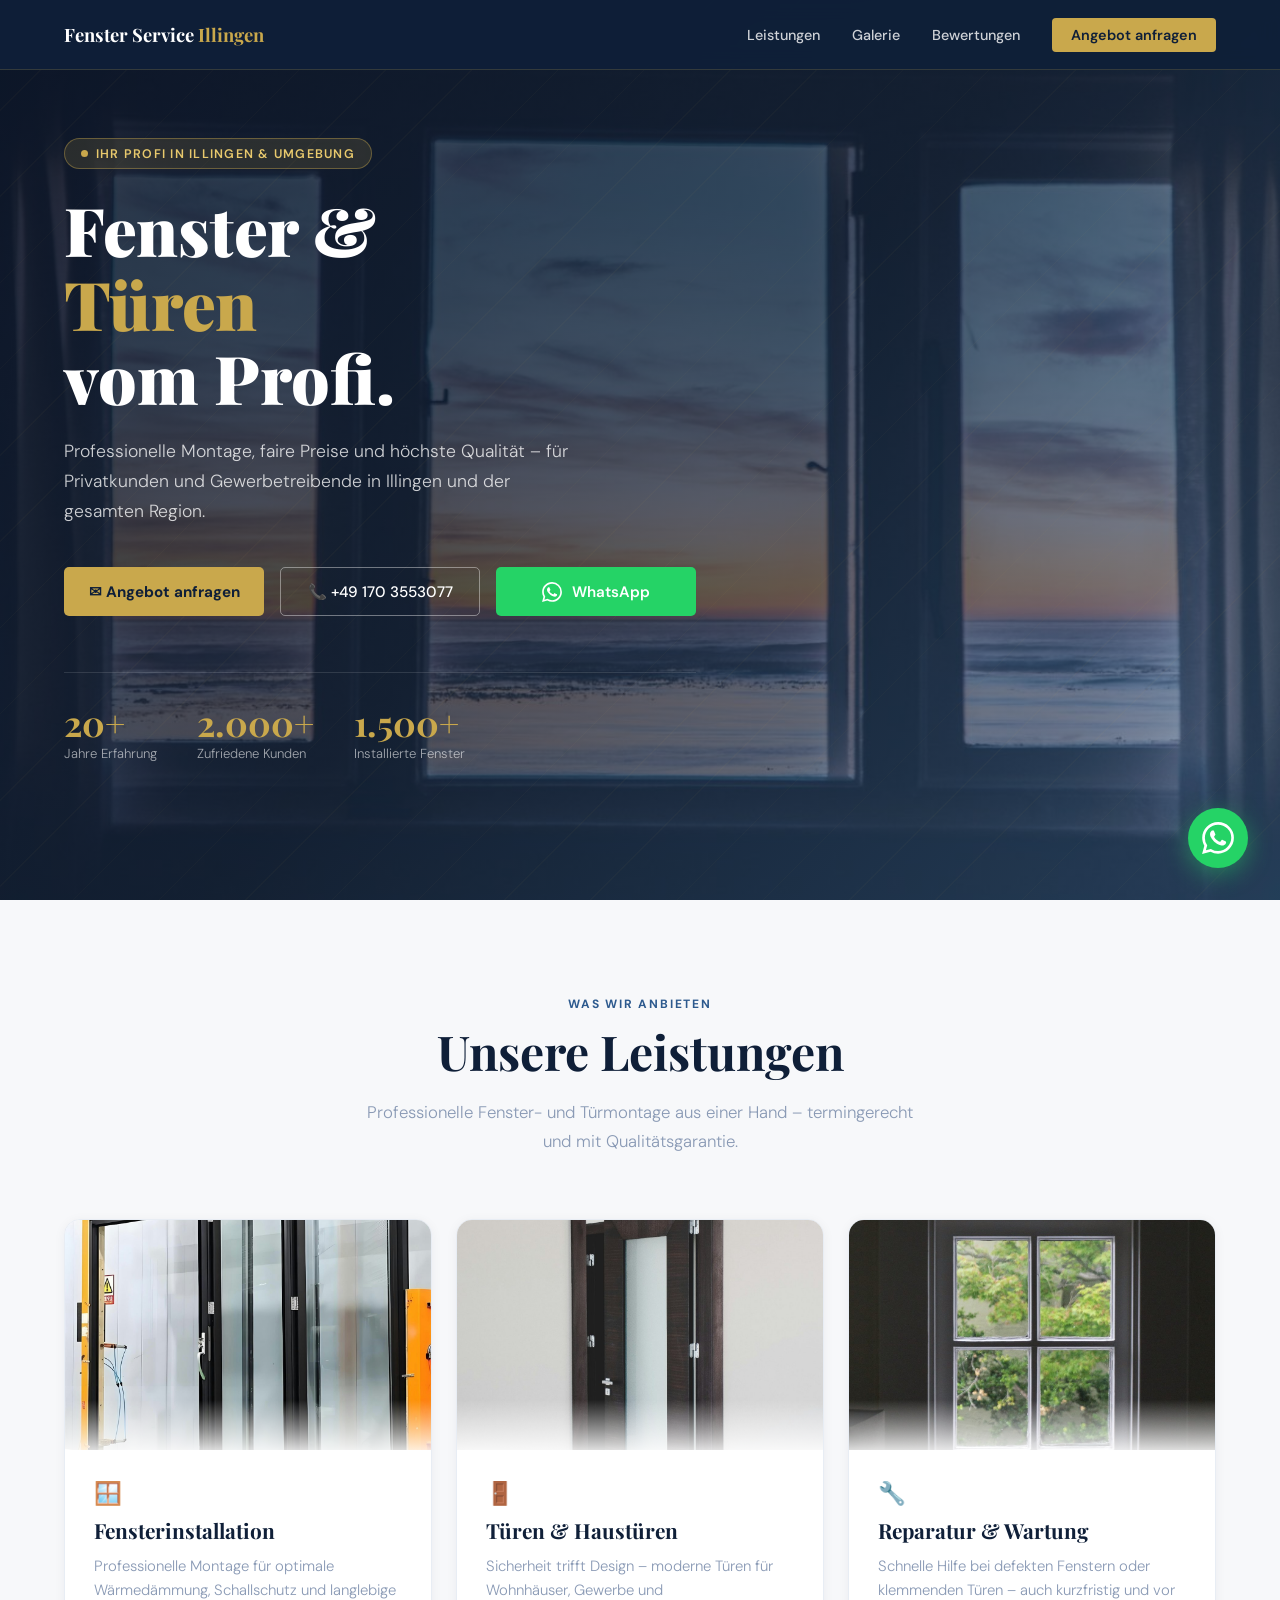
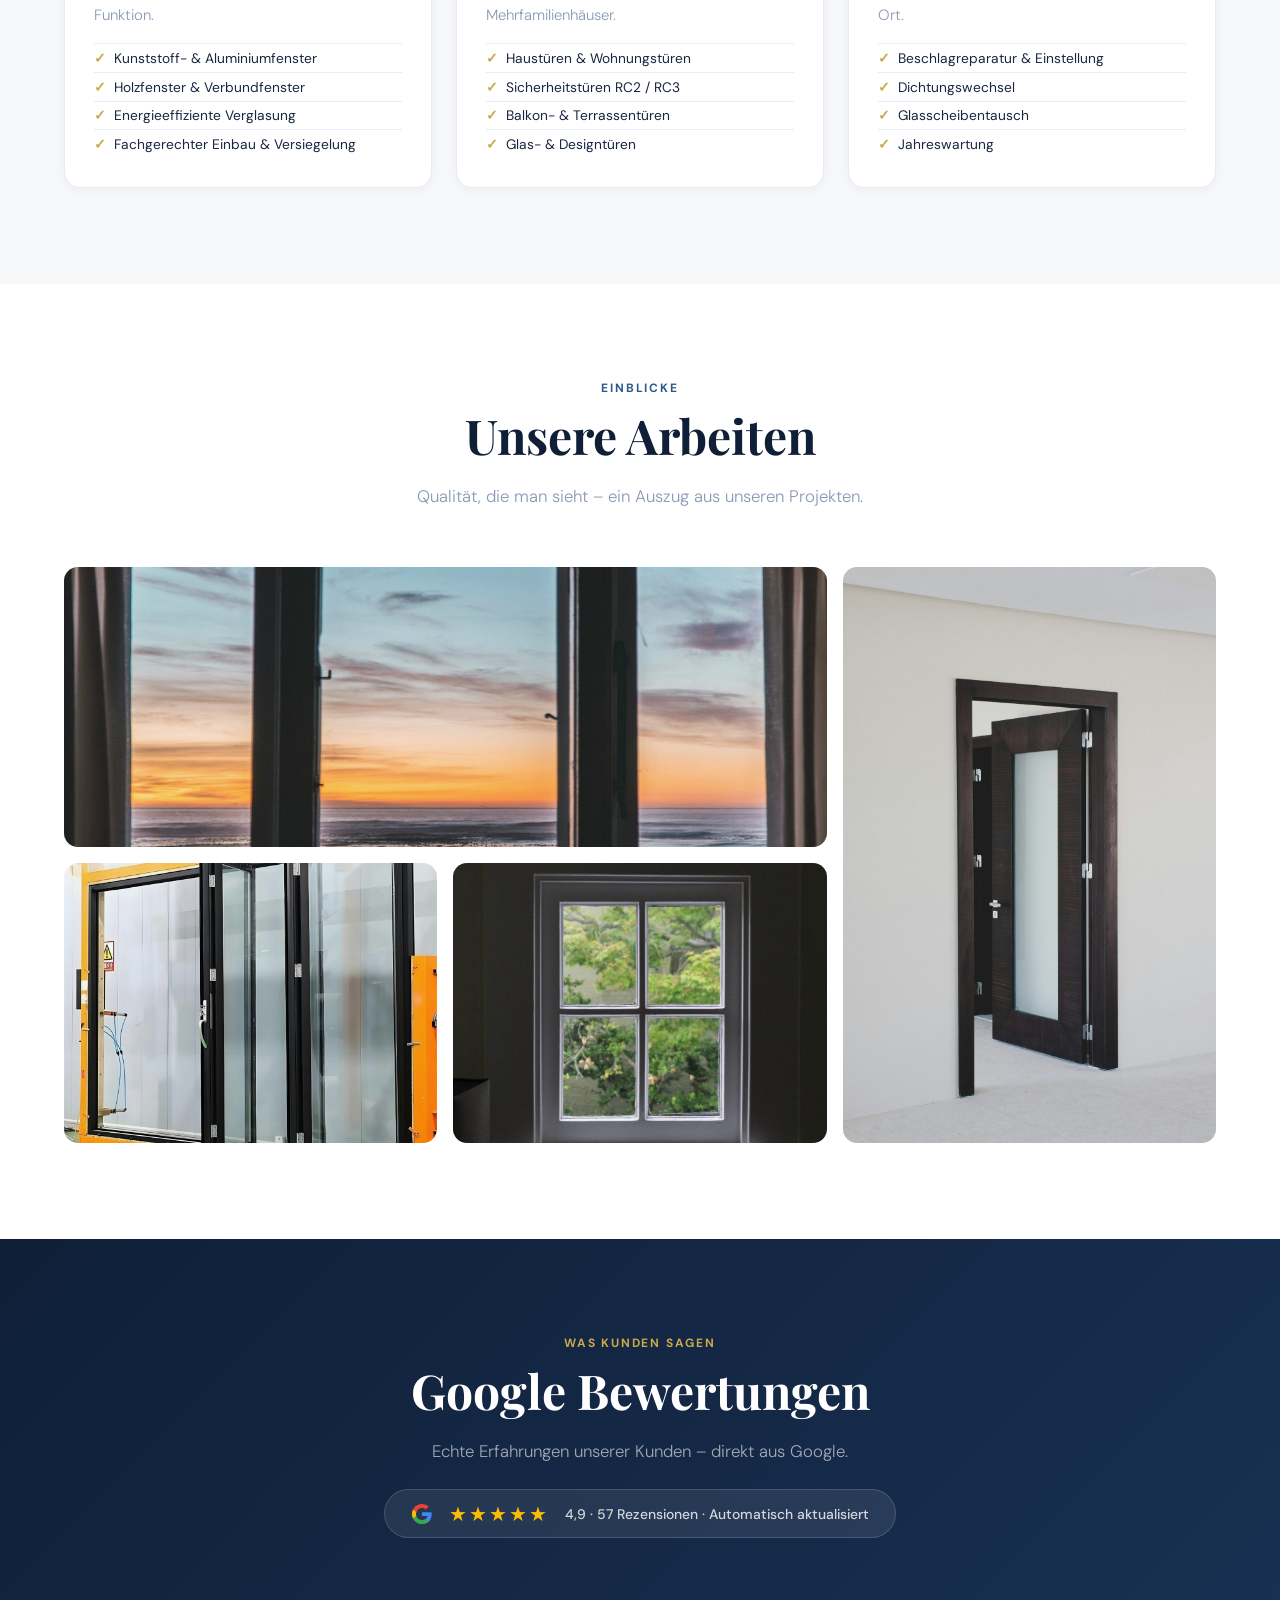
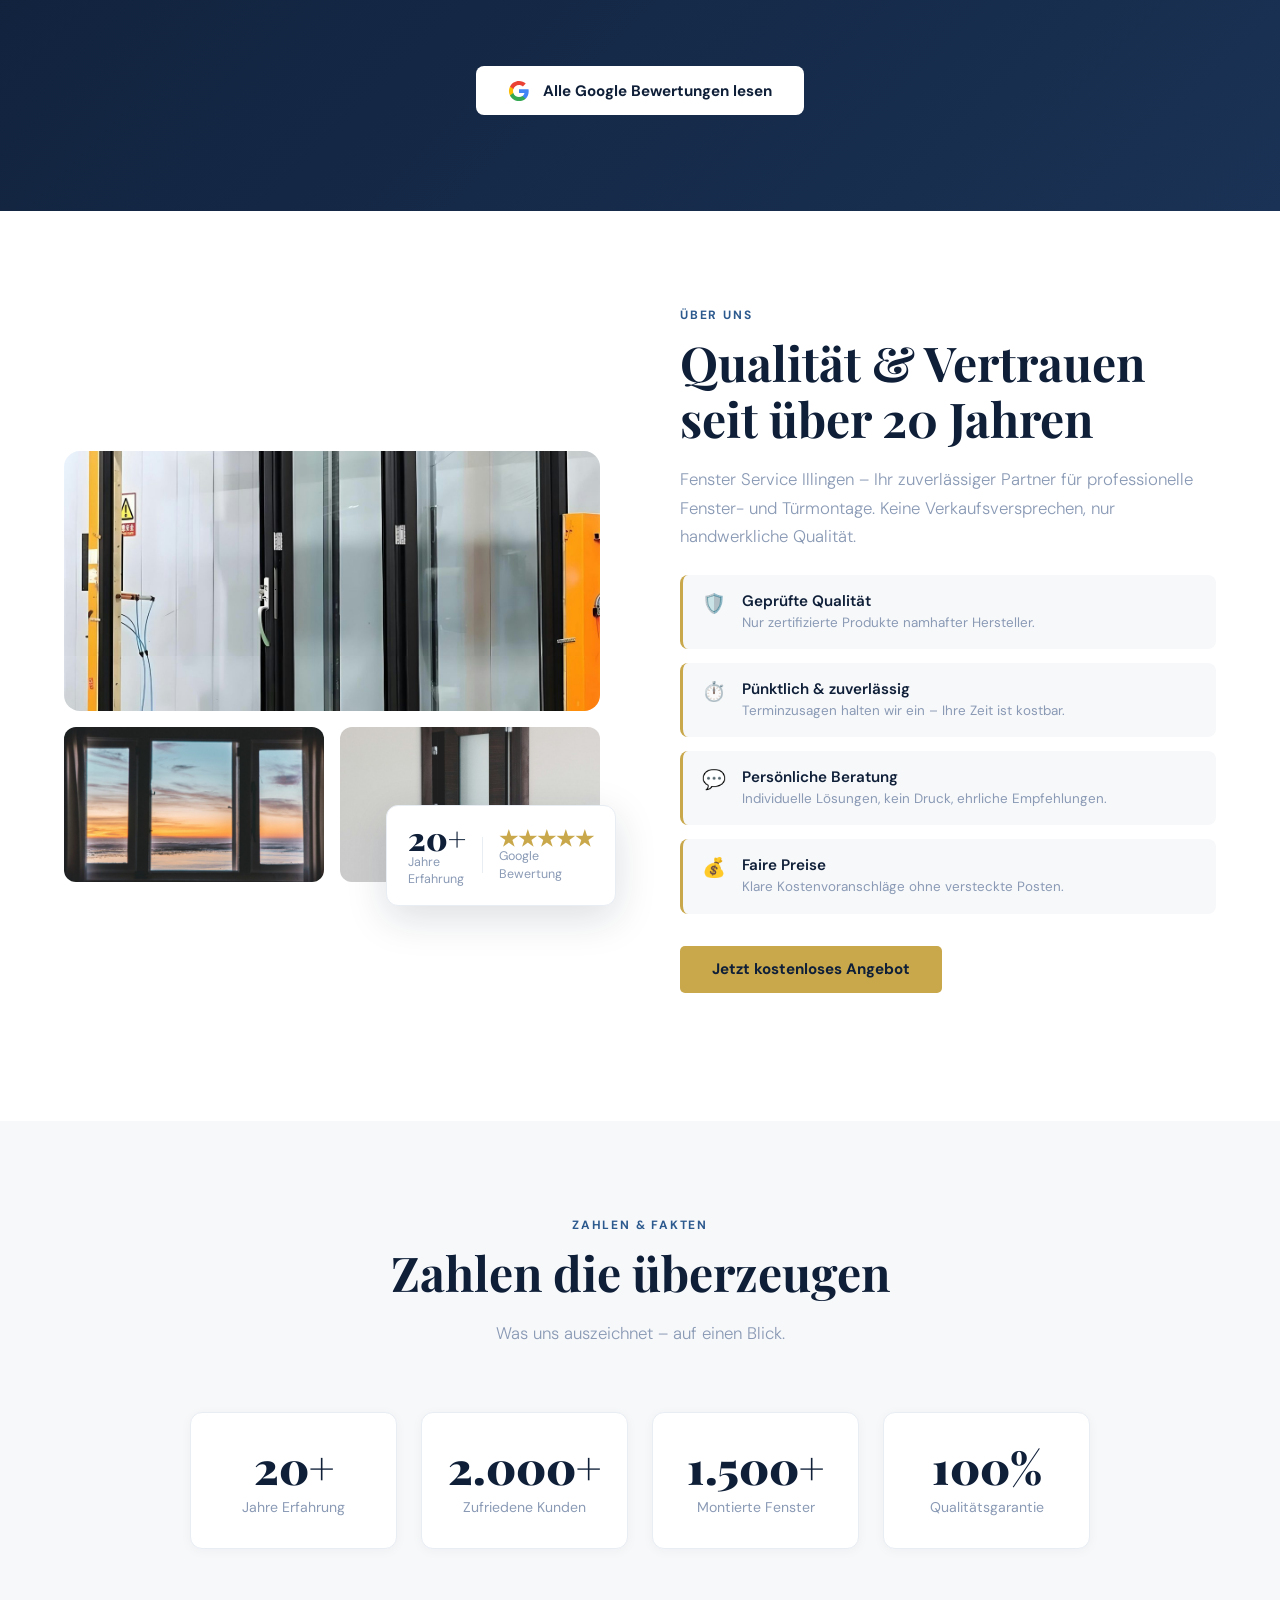
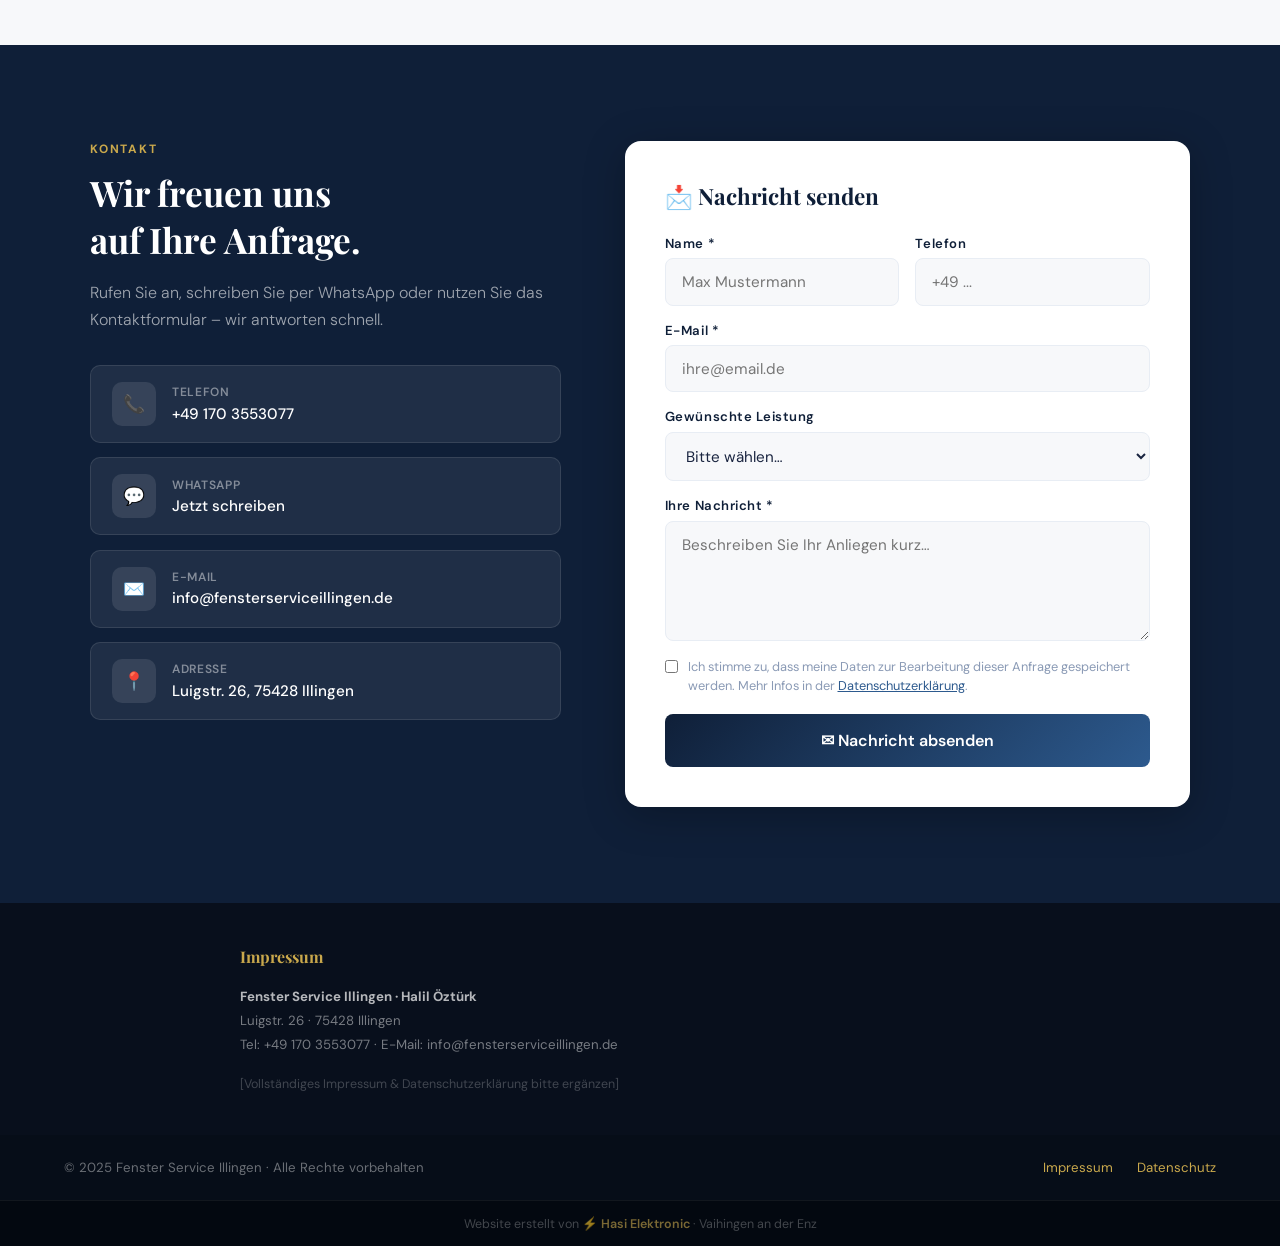
==== index.html @ 53009049 "Buton: Jetzt kaldırıldı" ====
<!DOCTYPE html>
<html lang="de">
<head>
  <meta charset="UTF-8"/>
  <meta name="viewport" content="width=device-width, initial-scale=1.0"/>
  <title>Fenster Service Illingen – Fenster & Türen vom Profi</title>
  <meta name="description" content="Fenster Service Illingen – Professionelle Montage von Fenstern und Türen. Zuverlässig und fair in Illingen und Umgebung."/>
  <meta property="og:title" content="Fenster Service Illingen"/>
  <meta property="og:type" content="website"/>
  <link rel="preconnect" href="https://fonts.googleapis.com"/>
  <link rel="preconnect" href="https://fonts.gstatic.com" crossorigin/>
  <link href="https://fonts.googleapis.com/css2?family=Playfair+Display:wght@700;900&family=DM+Sans:wght@300;400;500;600&display=swap" rel="stylesheet"/>
  <script type="application/ld+json">{"@context":"https://schema.org","@type":"LocalBusiness","name":"Fenster Service Illingen","address":{"@type":"PostalAddress","streetAddress":"Luigstr. 26","postalCode":"75428","addressLocality":"Illingen","addressCountry":"DE"},"telephone":"+491703553077","email":"info@fensterserviceillingen.de"}</script>
  <style>
    *,*::before,*::after{box-sizing:border-box;margin:0;padding:0}
    :root{--navy:#0f1f38;--navy-mid:#1a3255;--steel:#2d5a8e;--sky:#4a9eca;--gold:#c9a84c;--gold-light:#e8c96d;--white:#fff;--off-white:#f7f8fa;--gray-light:#e8edf4;--gray:#8a9ab5;--text:#1a2540}
    html{scroll-behavior:smooth}
    body{font-family:'DM Sans',sans-serif;color:var(--text);background:var(--white);overflow-x:hidden}

    nav{position:fixed;top:0;left:0;right:0;z-index:100;padding:0 5%;display:flex;align-items:center;justify-content:space-between;height:70px;background:rgba(15,31,56,.97);backdrop-filter:blur(10px);border-bottom:1px solid rgba(201,168,76,.2)}
    .nav-logo{font-family:'Playfair Display',serif;font-size:1.15rem;font-weight:700;color:#fff}.nav-logo span{color:var(--gold)}
    .nav-links{display:flex;gap:2rem;list-style:none}
    .nav-links a{color:rgba(255,255,255,.8);text-decoration:none;font-size:.9rem;font-weight:500;transition:color .2s}.nav-links a:hover{color:var(--gold)}
    .nav-cta{background:var(--gold);color:var(--navy)!important;padding:.5rem 1.2rem;border-radius:4px;font-weight:600!important}.nav-cta:hover{background:var(--gold-light)!important}
    .burger{display:none;flex-direction:column;gap:5px;cursor:pointer}.burger span{width:24px;height:2px;background:#fff;border-radius:2px}

    #hero{min-height:100vh;background:linear-gradient(135deg,rgba(10,20,40,.88) 0%,rgba(15,31,56,.72) 50%,rgba(45,90,142,.5) 100%),url('photo-fenster-sunset.jpg') center/cover no-repeat;display:flex;align-items:center;padding:0 5%;position:relative;overflow:hidden}
    #hero::before{content:'';position:absolute;inset:0;background:repeating-linear-gradient(-45deg,transparent,transparent 60px,rgba(201,168,76,.03) 60px,rgba(201,168,76,.03) 61px)}
    .hero-content{max-width:680px;position:relative;z-index:2;animation:heroIn .9s cubic-bezier(.22,1,.36,1) both}
    @keyframes heroIn{from{opacity:0;transform:translateY(40px)}to{opacity:1;transform:translateY(0)}}
    .hero-badge{display:inline-flex;align-items:center;gap:.5rem;background:rgba(201,168,76,.15);border:1px solid rgba(201,168,76,.4);color:var(--gold-light);font-size:.78rem;font-weight:600;letter-spacing:.1em;text-transform:uppercase;padding:.4rem 1rem;border-radius:50px;margin-bottom:1.5rem}
    .hero-badge::before{content:'';width:7px;height:7px;border-radius:50%;background:var(--gold);animation:pulse 2s infinite}
    @keyframes pulse{0%,100%{opacity:1;transform:scale(1)}50%{opacity:.5;transform:scale(1.4)}}
    .hero-title{font-family:'Playfair Display',serif;font-size:clamp(2.6rem,6vw,4.2rem);font-weight:900;color:#fff;line-height:1.1;margin-bottom:1.4rem}
    .hero-title em{font-style:normal;color:var(--gold)}
    .hero-sub{font-size:1.1rem;color:rgba(255,255,255,.78);line-height:1.7;margin-bottom:2.5rem;max-width:520px;font-weight:300}
    .hero-actions{display:flex;gap:1rem;flex-wrap:wrap}
    .hero-actions .btn-primary,
    .hero-actions .btn-ghost,
    .hero-actions .btn-wa-hero{min-width:200px;justify-content:center;padding:.85rem 1.5rem;flex:1 1 200px;max-width:240px}
    .btn-primary{background:var(--gold);color:var(--navy);padding:.85rem 2rem;border-radius:5px;text-decoration:none;font-weight:700;font-size:.95rem;transition:all .25s;display:inline-flex;align-items:center;gap:.5rem}
    .btn-primary:hover{background:var(--gold-light);transform:translateY(-2px);box-shadow:0 8px 24px rgba(201,168,76,.35)}
    .btn-ghost{background:transparent;color:#fff;border:1.5px solid rgba(255,255,255,.4);padding:.85rem 2rem;border-radius:5px;text-decoration:none;font-weight:500;font-size:.95rem;transition:all .25s;display:inline-flex;align-items:center;gap:.5rem}
    .btn-ghost:hover{border-color:var(--gold);color:var(--gold)}
    .btn-wa-hero{background:#25d366;color:#fff;border:none;padding:.85rem 1.6rem;border-radius:5px;text-decoration:none;font-weight:600;font-size:.95rem;transition:all .25s;display:inline-flex;align-items:center;gap:.6rem}
    .btn-wa-hero:hover{background:#1fb855;transform:translateY(-2px);box-shadow:0 8px 24px rgba(37,211,102,.4)}
    .hero-stats{display:flex;gap:2.5rem;flex-wrap:wrap;margin-top:3.5rem;padding-top:2rem;border-top:1px solid rgba(255,255,255,.12)}
    .stat-num{font-family:'Playfair Display',serif;font-size:2.2rem;font-weight:700;color:var(--gold);line-height:1}
    .stat-label{font-size:.82rem;color:rgba(255,255,255,.6);margin-top:.25rem;font-weight:300}

    .reveal{opacity:0;transform:translateY(32px);transition:opacity .7s ease,transform .7s ease}.reveal.visible{opacity:1;transform:translateY(0)}
    section{padding:6rem 5%}
    .section-label{font-size:.75rem;font-weight:700;letter-spacing:.15em;text-transform:uppercase;color:var(--steel);margin-bottom:.75rem}
    .section-title{font-family:'Playfair Display',serif;font-size:clamp(2rem,4vw,3rem);font-weight:700;color:var(--navy);line-height:1.15;margin-bottom:1.2rem}
    .section-sub{font-size:1.05rem;color:var(--gray);line-height:1.7;max-width:560px;font-weight:300}

    /* LEISTUNGEN */
    #leistungen{background:var(--off-white)}
    .leistungen-header{text-align:center;max-width:640px;margin:0 auto 4rem}.leistungen-header .section-sub{margin:0 auto}
    .leistungen-grid{display:grid;grid-template-columns:repeat(auto-fit,minmax(280px,1fr));gap:1.5rem;max-width:1200px;margin:0 auto}
    .leistung-card{background:#fff;border-radius:16px;overflow:hidden;border:1px solid var(--gray-light);transition:all .35s;box-shadow:0 2px 12px rgba(15,31,56,.05)}
    .leistung-card:hover{transform:translateY(-8px);box-shadow:0 24px 60px rgba(15,31,56,.13);border-color:transparent}
    .leistung-photo-wrap{overflow:hidden;position:relative;height:230px}
    .leistung-photo{width:100%;height:100%;object-fit:cover;transition:transform .5s;display:block}
    .leistung-card:hover .leistung-photo{transform:scale(1.05)}
    .leistung-photo-wrap::after{content:'';position:absolute;bottom:0;left:0;right:0;height:50px;background:linear-gradient(to top,rgba(255,255,255,.85),transparent)}
    .leistung-body{padding:1.8rem}
    .leistung-icon-sm{font-size:1.4rem;margin-bottom:.5rem}
    .leistung-card h3{font-family:'Playfair Display',serif;font-size:1.3rem;font-weight:700;color:var(--navy);margin-bottom:.6rem}
    .leistung-card p{font-size:.93rem;color:var(--gray);line-height:1.65;font-weight:300}
    .leistung-features{list-style:none;margin-top:1rem}
    .leistung-features li{font-size:.86rem;color:var(--text);padding:.3rem 0;display:flex;align-items:center;gap:.5rem;border-top:1px solid var(--gray-light)}
    .leistung-features li::before{content:'✓';color:var(--gold);font-weight:700}

    /* GALERIE */
    #galerie{background:#fff}
    .galerie-header{text-align:center;max-width:560px;margin:0 auto 3.5rem}
    .galerie-grid{display:grid;grid-template-columns:repeat(3,1fr);grid-template-rows:280px 280px;gap:1rem;max-width:1200px;margin:0 auto}
    .galerie-item{border-radius:14px;overflow:hidden;cursor:pointer}
    .galerie-item img{width:100%;height:100%;object-fit:cover;transition:transform .5s,filter .3s;filter:brightness(.97)}
    .galerie-item:hover img{transform:scale(1.06);filter:brightness(1.05)}
    .galerie-item.big{grid-column:span 2}
    .galerie-item.tall{grid-row:span 2;grid-column:3}

    /* GOOGLE BEWERTUNGEN */
    .elfsight-app-f69fc15c-d989-4f65-913b-55bb653d328d { --eapps-google-reviews-items-item-background-color: rgba(255,255,255,0.07) !important; }
    #bewertungen{background:linear-gradient(135deg,var(--navy) 0%,var(--navy-mid) 100%)}
    .bew-header{text-align:center;max-width:560px;margin:0 auto 1.5rem}
    .bew-header .section-label{color:var(--gold)}
    .bew-header .section-title{color:#fff}
    .bew-header .section-sub{color:rgba(255,255,255,.6);margin:0 auto 1.5rem}
    .google-summary{display:flex;align-items:center;justify-content:center;gap:1rem;background:rgba(255,255,255,.08);border:1px solid rgba(255,255,255,.15);border-radius:50px;padding:.65rem 1.6rem;width:fit-content;margin:0 auto 4rem}
    .g-stars{color:#fbbc04;font-size:1.25rem;letter-spacing:2px}
    .g-txt{color:rgba(255,255,255,.8);font-size:.87rem;font-weight:500}
    .reviews-grid{display:grid;grid-template-columns:repeat(auto-fit,minmax(280px,1fr));gap:1.5rem;max-width:1100px;margin:0 auto 3rem}
    .review-card{background:rgba(255,255,255,.07);border:1px solid rgba(255,255,255,.12);border-radius:14px;padding:1.8rem;transition:all .3s;position:relative}
    .review-card:hover{background:rgba(255,255,255,.11);border-color:rgba(201,168,76,.35);transform:translateY(-4px)}
    .review-top{display:flex;align-items:center;gap:.9rem;margin-bottom:.9rem}
    .review-avatar{width:44px;height:44px;border-radius:50%;display:flex;align-items:center;justify-content:center;font-weight:700;font-size:1rem;color:#fff;flex-shrink:0;font-family:'Playfair Display',serif}
    .review-name{font-weight:600;font-size:.95rem;color:#fff}
    .review-date{font-size:.78rem;color:rgba(255,255,255,.4);margin-top:.1rem}
    .review-stars{color:#fbbc04;font-size:.95rem;letter-spacing:1px;margin-bottom:.7rem}
    .review-text{font-size:.9rem;color:rgba(255,255,255,.72);line-height:1.65;font-weight:300}
    .review-text::before{content:'\201C';font-family:'Playfair Display',serif;font-size:2rem;color:var(--gold);opacity:.5;line-height:0;vertical-align:-.4rem;margin-right:.15rem}
    .g-icon-corner{position:absolute;top:1.2rem;right:1.2rem;opacity:.2}
    .google-cta-wrap{text-align:center}
    .btn-google{display:inline-flex;align-items:center;gap:.8rem;background:#fff;color:var(--navy);padding:.85rem 2rem;border-radius:8px;text-decoration:none;font-weight:700;font-size:.95rem;transition:all .25s}
    .btn-google:hover{transform:translateY(-2px);box-shadow:0 8px 28px rgba(0,0,0,.25)}
    .btn-google svg{width:22px;height:22px}

    /* ÜBER UNS */
    #ueber-uns-wrap{background:#fff;padding:6rem 5%}
    .ueber-grid{max-width:1200px;margin:0 auto;display:grid;grid-template-columns:1fr 1fr;gap:5rem;align-items:center}
    .ueber-photos{display:grid;grid-template-columns:1fr 1fr;gap:1rem;position:relative}
    .ueber-photo-main{grid-column:1/-1;border-radius:16px;overflow:hidden;height:260px}
    .ueber-photo-main img{width:100%;height:100%;object-fit:cover;transition:transform .5s}
    .ueber-photo-main:hover img{transform:scale(1.03)}
    .ueber-photo-sm{border-radius:12px;overflow:hidden;height:155px}
    .ueber-photo-sm img{width:100%;height:100%;object-fit:cover;transition:transform .5s}
    .ueber-photo-sm:hover img{transform:scale(1.04)}
    .ueber-badge-float{position:absolute;bottom:-1.5rem;right:-1rem;background:#fff;border-radius:12px;padding:1rem 1.3rem;box-shadow:0 12px 40px rgba(15,31,56,.15);border:1px solid var(--gray-light);display:flex;align-items:center;gap:1rem;z-index:2}
    .badge-num{font-family:'Playfair Display',serif;font-size:2rem;font-weight:900;color:var(--navy);line-height:1}
    .badge-txt{font-size:.78rem;color:var(--gray);line-height:1.4}
    .vorteile-list{list-style:none;display:flex;flex-direction:column;gap:.85rem;margin:1.5rem 0 2rem}
    .vorteil-item{display:flex;align-items:flex-start;gap:1rem;padding:1rem 1.2rem;background:var(--off-white);border-radius:8px;border-left:3px solid var(--gold)}
    .vorteil-icon{font-size:1.2rem;flex-shrink:0}
    .vorteil-title{font-weight:600;font-size:.95rem;color:var(--navy);margin-bottom:.15rem}
    .vorteil-desc{font-size:.84rem;color:var(--gray);line-height:1.5}

    /* WARUM */
    #warum{background:var(--off-white);text-align:center}
    .warum-grid{display:grid;grid-template-columns:repeat(auto-fit,minmax(180px,1fr));gap:1.5rem;max-width:900px;margin:0 auto}
    .warum-item{background:#fff;border:1px solid var(--gray-light);border-radius:12px;padding:2rem 1.5rem;transition:all .3s;box-shadow:0 2px 12px rgba(15,31,56,.04)}
    .warum-item:hover{border-color:var(--gold);transform:translateY(-4px);box-shadow:0 12px 32px rgba(15,31,56,.08)}
    .warum-num{font-family:'Playfair Display',serif;font-size:2.8rem;font-weight:900;color:var(--navy);line-height:1;margin-bottom:.5rem}
    .warum-label{font-size:.88rem;color:var(--gray)}

    /* KONTAKT */
    #kontakt{background:var(--navy)}
    .kontakt-wrap{max-width:1100px;margin:0 auto;display:grid;grid-template-columns:1fr 1.2fr;gap:4rem;align-items:start}
    .kontakt-info h2{font-family:'Playfair Display',serif;font-size:2.2rem;font-weight:700;color:#fff;margin-bottom:1rem}
    .kontakt-info p{color:rgba(255,255,255,.6);line-height:1.7;font-weight:300;margin-bottom:2rem}
    .kontakt-cards{display:flex;flex-direction:column;gap:.9rem}
    .kontakt-card{display:flex;align-items:center;gap:1rem;background:rgba(255,255,255,.07);padding:1rem 1.3rem;border-radius:10px;border:1px solid rgba(255,255,255,.1);text-decoration:none;color:#fff;transition:all .25s}
    .kontakt-card:hover{background:rgba(255,255,255,.12);border-color:rgba(201,168,76,.4);transform:translateX(4px)}
    .kontakt-card-icon{width:44px;height:44px;border-radius:10px;display:flex;align-items:center;justify-content:center;font-size:1.1rem;flex-shrink:0;background:rgba(255,255,255,.1)}
    .kontakt-card-text strong{display:block;font-size:.75rem;font-weight:600;color:rgba(255,255,255,.45);letter-spacing:.06em;text-transform:uppercase;margin-bottom:.15rem}
    .kontakt-card-text span{font-size:.95rem;font-weight:500;color:#fff}
    .contact-form{background:#fff;border-radius:16px;padding:2.5rem;box-shadow:0 8px 40px rgba(0,0,0,.25)}
    .contact-form h3{font-family:'Playfair Display',serif;font-size:1.4rem;font-weight:700;color:var(--navy);margin-bottom:1.5rem}
    .form-row{display:grid;grid-template-columns:1fr 1fr;gap:1rem}
    .form-group{display:flex;flex-direction:column;gap:.4rem;margin-bottom:1rem}
    .form-group label{font-size:.82rem;font-weight:600;color:var(--navy);letter-spacing:.04em}
    .form-group input,.form-group textarea,.form-group select{padding:.8rem 1rem;border:1.5px solid var(--gray-light);border-radius:8px;font-family:'DM Sans',sans-serif;font-size:.95rem;color:var(--text);background:var(--off-white);transition:all .2s;outline:none}
    .form-group input:focus,.form-group textarea:focus,.form-group select:focus{border-color:var(--steel);background:#fff;box-shadow:0 0 0 3px rgba(45,90,142,.1)}
    .form-group textarea{resize:vertical;min-height:120px}
    .form-dsgvo{font-size:.8rem;color:var(--gray);line-height:1.5;margin-bottom:1.2rem;display:flex;align-items:flex-start;gap:.6rem}
    .form-dsgvo input[type=checkbox]{margin-top:3px;flex-shrink:0}
    .btn-submit{width:100%;background:linear-gradient(135deg,var(--navy),var(--steel));color:#fff;border:none;padding:1rem;border-radius:8px;font-family:'DM Sans',sans-serif;font-size:1rem;font-weight:600;cursor:pointer;transition:all .25s}
    .btn-submit:hover{opacity:.9;transform:translateY(-2px);box-shadow:0 8px 24px rgba(15,31,56,.3)}
    .btn-submit:disabled{opacity:.6;cursor:not-allowed;transform:none}
    .form-msg{display:none;padding:.9rem 1.2rem;border-radius:8px;font-size:.9rem;font-weight:500;margin-top:1rem;text-align:center}
    .form-msg.success{background:#e8fdf0;color:#1a7a3a;border:1px solid #b8e8c8;display:block}
    .form-msg.error{background:#fde8e8;color:#7a1a1a;border:1px solid #e8b8b8;display:block}

    .wa-fab{position:fixed;bottom:2rem;right:2rem;width:60px;height:60px;background:#25d366;border-radius:50%;display:flex;align-items:center;justify-content:center;box-shadow:0 6px 24px rgba(37,211,102,.45);text-decoration:none;z-index:200;transition:all .3s;animation:waPop .5s 1.5s cubic-bezier(.34,1.56,.64,1) both}
    .wa-fab:hover{transform:scale(1.12)}
    @keyframes waPop{from{opacity:0;transform:scale(0)}to{opacity:1;transform:scale(1)}}
    .wa-fab svg{width:32px;height:32px;fill:#fff}

    #impressum{background:#080f1c;color:rgba(255,255,255,.45);padding:2.5rem 5%;font-size:.83rem;line-height:1.8}
    #impressum h4{color:var(--gold);font-family:'Playfair Display',serif;font-size:1rem;margin-bottom:.8rem}
    footer{background:#060d18;color:rgba(255,255,255,.4);padding:1.5rem 5%;font-size:.83rem;display:flex;flex-wrap:wrap;justify-content:space-between;align-items:center;gap:1rem}
    footer a{color:var(--gold);text-decoration:none}
    .footer-links{display:flex;gap:1.5rem}

    @media(max-width:900px){.ueber-grid{grid-template-columns:1fr;gap:3rem}.galerie-grid{grid-template-columns:1fr 1fr;grid-template-rows:auto}.galerie-item.big{grid-column:span 2}.galerie-item.tall{grid-row:auto;grid-column:auto}}
    @media(max-width:768px){.nav-links{display:none;flex-direction:column;position:absolute;top:70px;left:0;right:0;background:var(--navy);padding:1.5rem 5%;gap:1.2rem}.nav-links.open{display:flex}.burger{display:flex}section{padding:4rem 5%}.kontakt-wrap{grid-template-columns:1fr;gap:3rem}.form-row{grid-template-columns:1fr}.wa-fab{bottom:1.2rem;right:1.2rem;width:52px;height:52px}.reviews-grid{grid-template-columns:1fr}.ueber-badge-float{right:0;bottom:-1rem}}
  </style>
  <!-- Elfsight Google Reviews -->
  <script src="https://elfsightcdn.com/platform.js" async></script>
</head>
<body>

<nav>
  <div class="nav-logo">Fenster Service <span>Illingen</span></div>
  <ul class="nav-links" id="navLinks">
    <li><a href="#leistungen">Leistungen</a></li>
    <li><a href="#galerie">Galerie</a></li>
    <li><a href="#bewertungen">Bewertungen</a></li>
    <li><a href="#kontakt" class="nav-cta">Angebot anfragen</a></li>
  </ul>
  <div class="burger" id="burger" onclick="toggleMenu()"><span></span><span></span><span></span></div>
</nav>

<section id="hero">
  <div class="hero-content">
    <div class="hero-badge">Ihr Profi in Illingen &amp; Umgebung</div>
    <h1 class="hero-title">Fenster &amp;<br/><em>Türen</em><br/>vom Profi.</h1>
    <p class="hero-sub">Professionelle Montage, faire Preise und höchste Qualität – für Privatkunden und Gewerbetreibende in Illingen und der gesamten Region.</p>
    <div class="hero-actions">
      <a href="#kontakt" class="btn-primary">✉ Angebot anfragen</a>
      <a href="tel:+491703553077" class="btn-ghost">📞 +49 170 3553077</a>
      <a href="https://wa.me/491703553077" target="_blank" rel="noopener" class="btn-wa-hero">
        <svg xmlns="http://www.w3.org/2000/svg" viewBox="0 0 24 24" width="20" height="20" fill="white"><path d="M17.472 14.382c-.297-.149-1.758-.867-2.03-.967-.273-.099-.471-.148-.67.15-.197.297-.767.966-.94 1.164-.173.199-.347.223-.644.075-.297-.15-1.255-.463-2.39-1.475-.883-.788-1.48-1.761-1.653-2.059-.173-.297-.018-.458.13-.606.134-.133.298-.347.446-.52.149-.174.198-.298.298-.497.099-.198.05-.371-.025-.52-.075-.149-.669-1.612-.916-2.207-.242-.579-.487-.5-.669-.51-.173-.008-.371-.01-.57-.01-.198 0-.52.074-.792.372-.272.297-1.04 1.016-1.04 2.479 0 1.462 1.065 2.875 1.213 3.074.149.198 2.096 3.2 5.077 4.487.709.306 1.262.489 1.694.625.712.227 1.36.195 1.871.118.571-.085 1.758-.719 2.006-1.413.248-.694.248-1.289.173-1.413-.074-.124-.272-.198-.57-.347m-5.421 7.403h-.004a9.87 9.87 0 01-5.031-1.378l-.361-.214-3.741.982.998-3.648-.235-.374a9.86 9.86 0 01-1.51-5.26c.001-5.45 4.436-9.884 9.888-9.884 2.64 0 5.122 1.03 6.988 2.898a9.825 9.825 0 012.893 6.994c-.003 5.45-4.437 9.884-9.885 9.884m8.413-18.297A11.815 11.815 0 0012.05 0C5.495 0 .16 5.335.157 11.892c0 2.096.547 4.142 1.588 5.945L.057 24l6.305-1.654a11.882 11.882 0 005.683 1.448h.005c6.554 0 11.89-5.335 11.893-11.893a11.821 11.821 0 00-3.48-8.413z"/></svg>
        WhatsApp
      </a>
    </div>
    <div class="hero-stats">
      <div><div class="stat-num">20+</div><div class="stat-label">Jahre Erfahrung</div></div>
      <div><div class="stat-num">2.000+</div><div class="stat-label">Zufriedene Kunden</div></div>
      <div><div class="stat-num">1.500+</div><div class="stat-label">Installierte Fenster</div></div>
    </div>
  </div>
</section>

<section id="leistungen">
  <div class="leistungen-header reveal">
    <div class="section-label">Was wir anbieten</div>
    <h2 class="section-title">Unsere Leistungen</h2>
    <p class="section-sub">Professionelle Fenster- und Türmontage aus einer Hand – termingerecht und mit Qualitätsgarantie.</p>
  </div>
  <div class="leistungen-grid">
    <div class="leistung-card reveal">
      <div class="leistung-photo-wrap">
        <img class="leistung-photo" src="photo-alufenster.jpg" alt="Aluminiumfenster" loading="lazy"/>
      </div>
      <div class="leistung-body">
        <div class="leistung-icon-sm">🪟</div>
        <h3>Fensterinstallation</h3>
        <p>Professionelle Montage für optimale Wärmedämmung, Schallschutz und langlebige Funktion.</p>
        <ul class="leistung-features">
          <li>Kunststoff- &amp; Aluminiumfenster</li>
          <li>Holzfenster &amp; Verbundfenster</li>
          <li>Energieeffiziente Verglasung</li>
          <li>Fachgerechter Einbau &amp; Versiegelung</li>
        </ul>
      </div>
    </div>
    <div class="leistung-card reveal">
      <div class="leistung-photo-wrap">
        <img class="leistung-photo" src="photo-tuer.jpg" alt="Türmontage" loading="lazy"/>
      </div>
      <div class="leistung-body">
        <div class="leistung-icon-sm">🚪</div>
        <h3>Türen &amp; Haustüren</h3>
        <p>Sicherheit trifft Design – moderne Türen für Wohnhäuser, Gewerbe und Mehrfamilienhäuser.</p>
        <ul class="leistung-features">
          <li>Haustüren &amp; Wohnungstüren</li>
          <li>Sicherheitstüren RC2 / RC3</li>
          <li>Balkon- &amp; Terrassentüren</li>
          <li>Glas- &amp; Designtüren</li>
        </ul>
      </div>
    </div>
    <div class="leistung-card reveal">
      <div class="leistung-photo-wrap">
        <img class="leistung-photo" src="photo-fenster-green.jpg" alt="Fenster Reparatur" loading="lazy"/>
      </div>
      <div class="leistung-body">
        <div class="leistung-icon-sm">🔧</div>
        <h3>Reparatur &amp; Wartung</h3>
        <p>Schnelle Hilfe bei defekten Fenstern oder klemmenden Türen – auch kurzfristig und vor Ort.</p>
        <ul class="leistung-features">
          <li>Beschlagreparatur &amp; Einstellung</li>
          <li>Dichtungswechsel</li>
          <li>Glasscheibentausch</li>
          <li>Jahreswartung</li>
        </ul>
      </div>
    </div>
  </div>
</section>

<section id="galerie">
  <div class="galerie-header reveal">
    <div class="section-label">Einblicke</div>
    <h2 class="section-title">Unsere Arbeiten</h2>
    <p class="section-sub">Qualität, die man sieht – ein Auszug aus unseren Projekten.</p>
  </div>
  <div class="galerie-grid reveal">
    <div class="galerie-item big">
      <img src="photo-fenster-sunset.jpg" alt="Fenster Sonnenuntergang" loading="lazy"/>
    </div>
    <div class="galerie-item tall">
      <img src="photo-tuer.jpg" alt="Holztür mit Glas" loading="lazy"/>
    </div>
    <div class="galerie-item">
      <img src="photo-alufenster.jpg" alt="Aluminiumfenster" loading="lazy"/>
    </div>
    <div class="galerie-item">
      <img src="photo-fenster-green.jpg" alt="Klassisches Fenster" loading="lazy"/>
    </div>
  </div>
</section>

<!-- GOOGLE BEWERTUNGEN -->
<section id="bewertungen">
  <div class="bew-header reveal">
    <div class="section-label">Was Kunden sagen</div>
    <h2 class="section-title">Google Bewertungen</h2>
    <p class="section-sub">Echte Erfahrungen unserer Kunden – direkt aus Google.</p>
  </div>
  <div class="reveal" style="display:flex;justify-content:center;margin-bottom:4rem">
    <div class="google-summary">
      <svg width="22" height="22" viewBox="0 0 24 24" fill="none"><path d="M22.56 12.25c0-.78-.07-1.53-.2-2.25H12v4.26h5.92c-.26 1.37-1.04 2.53-2.21 3.31v2.77h3.57c2.08-1.92 3.28-4.74 3.28-8.09z" fill="#4285F4"/><path d="M12 23c2.97 0 5.46-.98 7.28-2.66l-3.57-2.77c-.98.66-2.23 1.06-3.71 1.06-2.86 0-5.29-1.93-6.16-4.53H2.18v2.84C3.99 20.53 7.7 23 12 23z" fill="#34A853"/><path d="M5.84 14.09c-.22-.66-.35-1.36-.35-2.09s.13-1.43.35-2.09V7.07H2.18C1.43 8.55 1 10.22 1 12s.43 3.45 1.18 4.93l2.85-2.22.81-.62z" fill="#FBBC05"/><path d="M12 5.38c1.62 0 3.06.56 4.21 1.64l3.15-3.15C17.45 2.09 14.97 1 12 1 7.7 1 3.99 3.47 2.18 7.07l3.66 2.84c.87-2.6 3.3-4.53 6.16-4.53z" fill="#EA4335"/></svg>
      <div class="g-stars">★★★★★</div>
      <div class="g-txt">4,9 · 57 Rezensionen · Automatisch aktualisiert</div>
    </div>
  </div>
  <!-- Elfsight Canlı Google Bewertungen -->
  <div style="max-width:1100px;margin:0 auto 3rem;">
    <div class="elfsight-app-f69fc15c-d989-4f65-913b-55bb653d328d" data-elfsight-app-lazy></div>
  </div>

  <div class="google-cta-wrap reveal">
    <a href="https://share.google/JMR4b5v5b8NMTFp52" target="_blank" rel="noopener" class="btn-google">
      <svg viewBox="0 0 24 24" fill="none"><path d="M22.56 12.25c0-.78-.07-1.53-.2-2.25H12v4.26h5.92c-.26 1.37-1.04 2.53-2.21 3.31v2.77h3.57c2.08-1.92 3.28-4.74 3.28-8.09z" fill="#4285F4"/><path d="M12 23c2.97 0 5.46-.98 7.28-2.66l-3.57-2.77c-.98.66-2.23 1.06-3.71 1.06-2.86 0-5.29-1.93-6.16-4.53H2.18v2.84C3.99 20.53 7.7 23 12 23z" fill="#34A853"/><path d="M5.84 14.09c-.22-.66-.35-1.36-.35-2.09s.13-1.43.35-2.09V7.07H2.18C1.43 8.55 1 10.22 1 12s.43 3.45 1.18 4.93l2.85-2.22.81-.62z" fill="#FBBC05"/><path d="M12 5.38c1.62 0 3.06.56 4.21 1.64l3.15-3.15C17.45 2.09 14.97 1 12 1 7.7 1 3.99 3.47 2.18 7.07l3.66 2.84c.87-2.6 3.3-4.53 6.16-4.53z" fill="#EA4335"/></svg>
      Alle Google Bewertungen lesen
    </a>
  </div>
</section>

<!-- ÜBER UNS -->
<div id="ueber-uns-wrap">
  <div class="ueber-grid">
    <div class="ueber-photos reveal">
      <div class="ueber-photo-main"><img src="photo-alufenster.jpg" alt="Fenstermontage" loading="lazy"/></div>
      <div class="ueber-photo-sm"><img src="photo-fenster-sunset.jpg" alt="Fenster Qualität" loading="lazy"/></div>
      <div class="ueber-photo-sm"><img src="photo-tuer.jpg" alt="Türmontage" loading="lazy"/></div>
      <div class="ueber-badge-float">
        <div><div class="badge-num">20+</div><div class="badge-txt">Jahre<br/>Erfahrung</div></div>
        <div style="width:1px;height:36px;background:#e8edf4"></div>
        <div><div class="badge-num" style="color:var(--gold);font-size:1.3rem">★★★★★</div><div class="badge-txt">Google<br/>Bewertung</div></div>
      </div>
    </div>
    <div class="reveal" style="padding-bottom:2rem">
      <div class="section-label">Über uns</div>
      <h2 class="section-title">Qualität &amp; Vertrauen<br/>seit über 20 Jahren</h2>
      <p class="section-sub">Fenster Service Illingen – Ihr zuverlässiger Partner für professionelle Fenster- und Türmontage. Keine Verkaufsversprechen, nur handwerkliche Qualität.</p>
      <ul class="vorteile-list">
        <li class="vorteil-item"><div class="vorteil-icon">🛡️</div><div><div class="vorteil-title">Geprüfte Qualität</div><div class="vorteil-desc">Nur zertifizierte Produkte namhafter Hersteller.</div></div></li>
        <li class="vorteil-item"><div class="vorteil-icon">⏱️</div><div><div class="vorteil-title">Pünktlich &amp; zuverlässig</div><div class="vorteil-desc">Terminzusagen halten wir ein – Ihre Zeit ist kostbar.</div></div></li>
        <li class="vorteil-item"><div class="vorteil-icon">💬</div><div><div class="vorteil-title">Persönliche Beratung</div><div class="vorteil-desc">Individuelle Lösungen, kein Druck, ehrliche Empfehlungen.</div></div></li>
        <li class="vorteil-item"><div class="vorteil-icon">💰</div><div><div class="vorteil-title">Faire Preise</div><div class="vorteil-desc">Klare Kostenvoranschläge ohne versteckte Posten.</div></div></li>
      </ul>
      <a href="#kontakt" class="btn-primary">Jetzt kostenloses Angebot</a>
    </div>
  </div>
</div>

<section id="warum">
  <div class="reveal" style="text-align:center;max-width:640px;margin:0 auto 4rem">
    <div class="section-label">Zahlen &amp; Fakten</div>
    <h2 class="section-title">Zahlen die überzeugen</h2>
    <p class="section-sub" style="margin:0 auto">Was uns auszeichnet – auf einen Blick.</p>
  </div>
  <div class="warum-grid">
    <div class="warum-item reveal"><div class="warum-num">20+</div><div class="warum-label">Jahre Erfahrung</div></div>
    <div class="warum-item reveal"><div class="warum-num">2.000+</div><div class="warum-label">Zufriedene Kunden</div></div>
    <div class="warum-item reveal"><div class="warum-num">1.500+</div><div class="warum-label">Montierte Fenster</div></div>
    <div class="warum-item reveal"><div class="warum-num">100%</div><div class="warum-label">Qualitätsgarantie</div></div>
  </div>
</section>

<section id="kontakt">
  <div class="kontakt-wrap">
    <div class="kontakt-info reveal">
      <div class="section-label" style="color:var(--gold)">Kontakt</div>
      <h2>Wir freuen uns<br/>auf Ihre Anfrage.</h2>
      <p>Rufen Sie an, schreiben Sie per WhatsApp oder nutzen Sie das Kontaktformular – wir antworten schnell.</p>
      <div class="kontakt-cards">
        <a href="tel:+491703553077" class="kontakt-card"><div class="kontakt-card-icon">📞</div><div class="kontakt-card-text"><strong>Telefon</strong><span>+49 170 3553077</span></div></a>
        <a href="https://wa.me/491703553077" target="_blank" rel="noopener" class="kontakt-card"><div class="kontakt-card-icon">💬</div><div class="kontakt-card-text"><strong>WhatsApp</strong><span>Jetzt schreiben</span></div></a>
        <a href="mailto:info@fensterserviceillingen.de" class="kontakt-card"><div class="kontakt-card-icon">✉️</div><div class="kontakt-card-text"><strong>E-Mail</strong><span>info@fensterserviceillingen.de</span></div></a>
        <div class="kontakt-card" style="cursor:default"><div class="kontakt-card-icon">📍</div><div class="kontakt-card-text"><strong>Adresse</strong><span>Luigstr. 26, 75428 Illingen</span></div></div>
      </div>
    </div>
    <div class="contact-form reveal">
      <h3>📩 Nachricht senden</h3>
      <form id="contactForm" action="https://formspree.io/f/REPLACE_WITH_FORMSPREE_ID" method="POST">
        <div class="form-row">
          <div class="form-group"><label for="name">Name *</label><input type="text" id="name" name="name" placeholder="Max Mustermann" required/></div>
          <div class="form-group"><label for="telefon">Telefon</label><input type="tel" id="telefon" name="telefon" placeholder="+49 ..."/></div>
        </div>
        <div class="form-group"><label for="email">E-Mail *</label><input type="email" id="email" name="email" placeholder="ihre@email.de" required/></div>
        <div class="form-group">
          <label for="leistung">Gewünschte Leistung</label>
          <select id="leistung" name="leistung"><option value="">Bitte wählen…</option><option>Fensterinstallation</option><option>Türen / Haustüren</option><option>Reparatur / Wartung</option><option>Beratungstermin</option><option>Sonstiges</option></select>
        </div>
        <div class="form-group"><label for="nachricht">Ihre Nachricht *</label><textarea id="nachricht" name="nachricht" placeholder="Beschreiben Sie Ihr Anliegen kurz…" required></textarea></div>
        <div class="form-dsgvo"><input type="checkbox" id="dsgvo" name="dsgvo" required/><label for="dsgvo">Ich stimme zu, dass meine Daten zur Bearbeitung dieser Anfrage gespeichert werden. Mehr Infos in der <a href="#impressum" style="color:var(--steel)">Datenschutzerklärung</a>.</label></div>
        <button type="submit" class="btn-submit" id="submitBtn">✉ Nachricht absenden</button>
        <div class="form-msg" id="formMsg"></div>
      </form>
    </div>
  </div>
</section>

<div id="impressum">
  <div style="max-width:800px;margin:0 auto">
    <h4>Impressum</h4>
    <p><strong style="color:rgba(255,255,255,.7)">Fenster Service Illingen · Halil Öztürk</strong><br/>Luigstr. 26 · 75428 Illingen<br/>Tel: +49 170 3553077 · E-Mail: info@fensterserviceillingen.de</p>
    <p style="margin-top:1rem;font-size:.78rem;opacity:.5">[Vollständiges Impressum &amp; Datenschutzerklärung bitte ergänzen]</p>
  </div>
</div>
<footer>
  <div>© 2025 Fenster Service Illingen · Alle Rechte vorbehalten</div>
  <div class="footer-links"><a href="#impressum">Impressum</a><a href="#impressum">Datenschutz</a></div>
</footer>
<div style="background:#030810;padding:.9rem 5%;text-align:center;font-size:.78rem;color:rgba(255,255,255,.25);border-top:1px solid rgba(255,255,255,.06)">
  Website erstellt von <a href="https://www.hasi-elektronic.de" target="_blank" rel="noopener" style="color:rgba(201,168,76,.6);text-decoration:none;font-weight:600;transition:color .2s" onmouseover="this.style.color='#c9a84c'" onmouseout="this.style.color='rgba(201,168,76,.6)'">⚡ Hasi Elektronic</a> · Vaihingen an der Enz
</div>

<a href="https://wa.me/491703553077" target="_blank" rel="noopener" class="wa-fab" title="WhatsApp">
  <svg xmlns="http://www.w3.org/2000/svg" viewBox="0 0 24 24"><path d="M17.472 14.382c-.297-.149-1.758-.867-2.03-.967-.273-.099-.471-.148-.67.15-.197.297-.767.966-.94 1.164-.173.199-.347.223-.644.075-.297-.15-1.255-.463-2.39-1.475-.883-.788-1.48-1.761-1.653-2.059-.173-.297-.018-.458.13-.606.134-.133.298-.347.446-.52.149-.174.198-.298.298-.497.099-.198.05-.371-.025-.52-.075-.149-.669-1.612-.916-2.207-.242-.579-.487-.5-.669-.51-.173-.008-.371-.01-.57-.01-.198 0-.52.074-.792.372-.272.297-1.04 1.016-1.04 2.479 0 1.462 1.065 2.875 1.213 3.074.149.198 2.096 3.2 5.077 4.487.709.306 1.262.489 1.694.625.712.227 1.36.195 1.871.118.571-.085 1.758-.719 2.006-1.413.248-.694.248-1.289.173-1.413-.074-.124-.272-.198-.57-.347m-5.421 7.403h-.004a9.87 9.87 0 01-5.031-1.378l-.361-.214-3.741.982.998-3.648-.235-.374a9.86 9.86 0 01-1.51-5.26c.001-5.45 4.436-9.884 9.888-9.884 2.64 0 5.122 1.03 6.988 2.898a9.825 9.825 0 012.893 6.994c-.003 5.45-4.437 9.884-9.885 9.884m8.413-18.297A11.815 11.815 0 0012.05 0C5.495 0 .16 5.335.157 11.892c0 2.096.547 4.142 1.588 5.945L.057 24l6.305-1.654a11.882 11.882 0 005.683 1.448h.005c6.554 0 11.89-5.335 11.893-11.893a11.821 11.821 0 00-3.48-8.413z"/></svg>
</a>

<script>
  function toggleMenu(){document.getElementById('navLinks').classList.toggle('open')}
  document.querySelectorAll('a[href^="#"]').forEach(a=>{a.addEventListener('click',e=>{const t=document.querySelector(a.getAttribute('href'));if(t){e.preventDefault();t.scrollIntoView({behavior:'smooth',block:'start'});document.getElementById('navLinks').classList.remove('open')}})});
  const obs=new IntersectionObserver(entries=>entries.forEach(el=>{if(el.isIntersecting)el.target.classList.add('visible')}),{threshold:.1});
  document.querySelectorAll('.reveal').forEach(el=>obs.observe(el));
  const form=document.getElementById('contactForm'),msg=document.getElementById('formMsg'),btn=document.getElementById('submitBtn');
  form.addEventListener('submit',async e=>{
    e.preventDefault();btn.disabled=true;btn.textContent='⏳ Wird gesendet…';msg.className='form-msg';msg.style.display='none';
    try{const res=await fetch(form.action,{method:'POST',body:new FormData(form),headers:{Accept:'application/json'}});if(res.ok){msg.textContent='✅ Nachricht erfolgreich gesendet! Wir melden uns bald.';msg.className='form-msg success';form.reset()}else throw new Error()}
    catch{msg.textContent='⚠️ Senden fehlgeschlagen. Bitte rufen Sie uns direkt an.';msg.className='form-msg error'}
    btn.disabled=false;btn.textContent='✉ Nachricht absenden'
  });
</script>
</body>
</html>
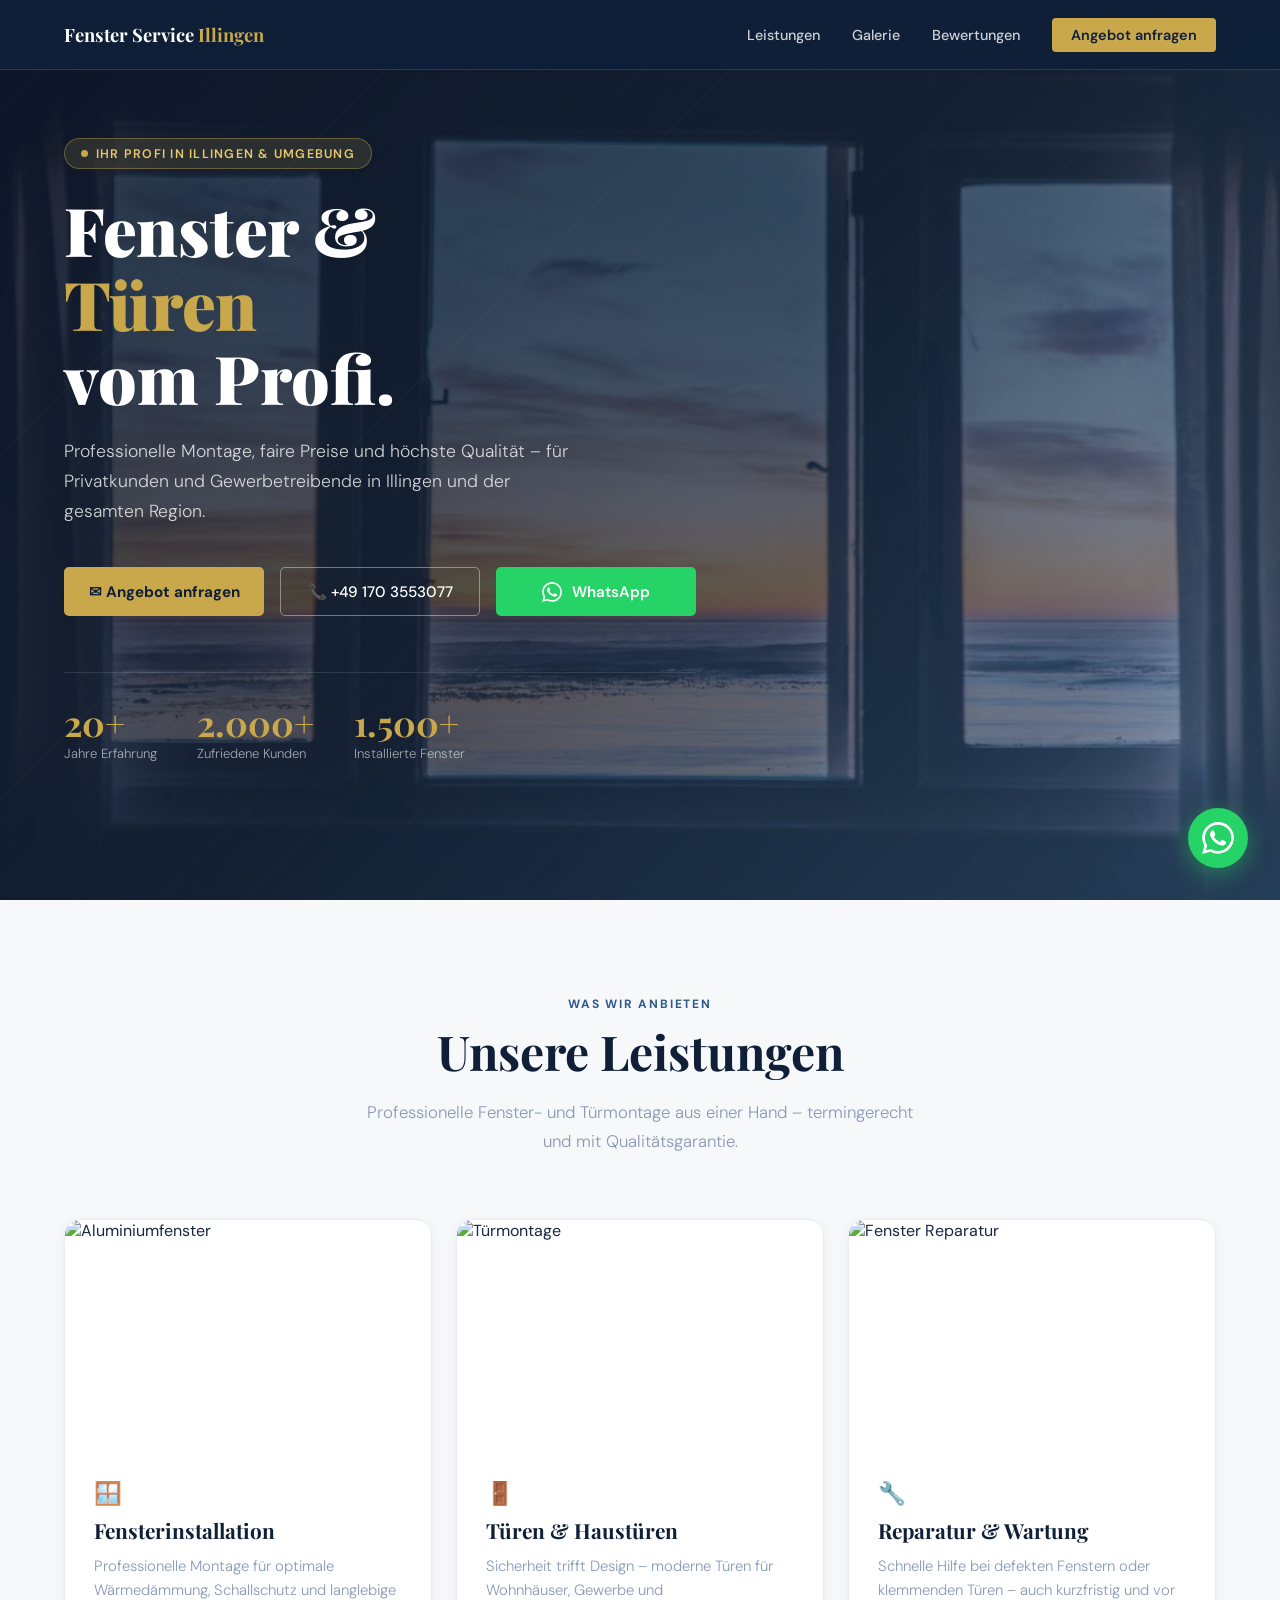
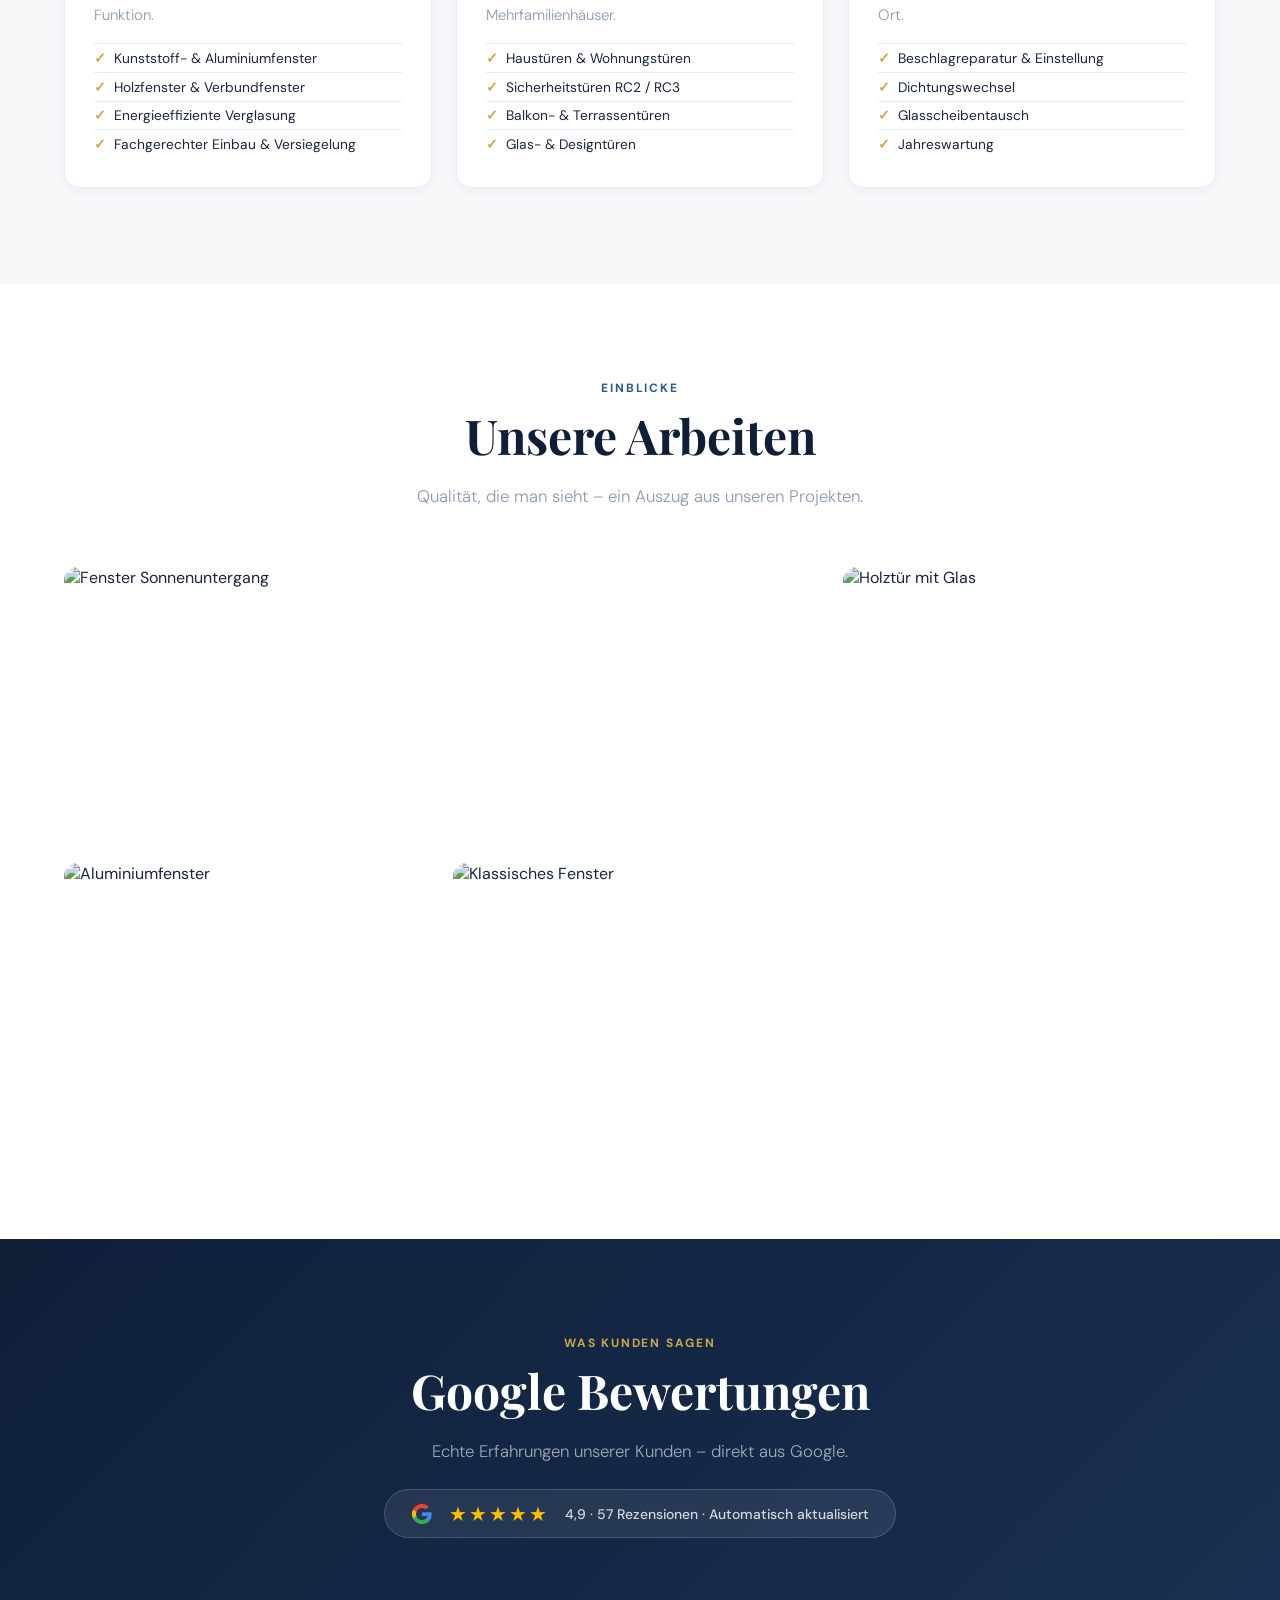
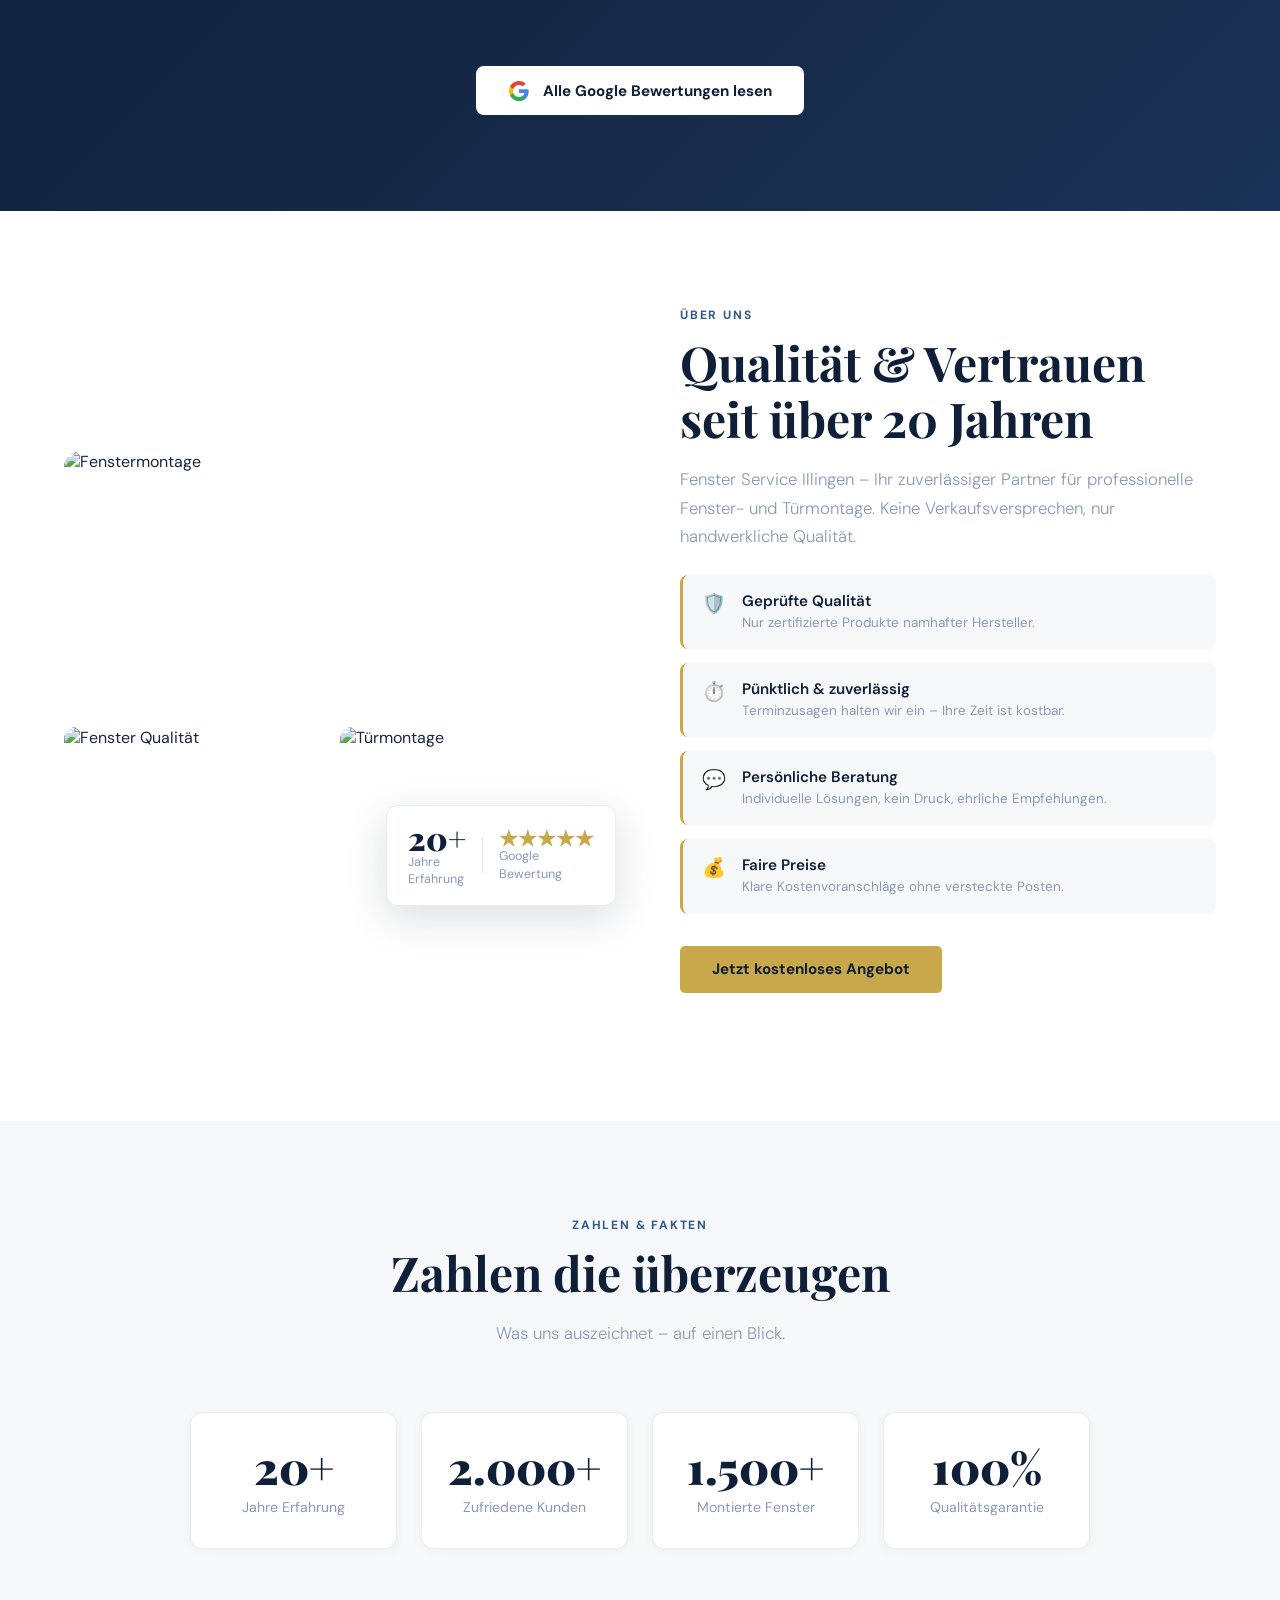
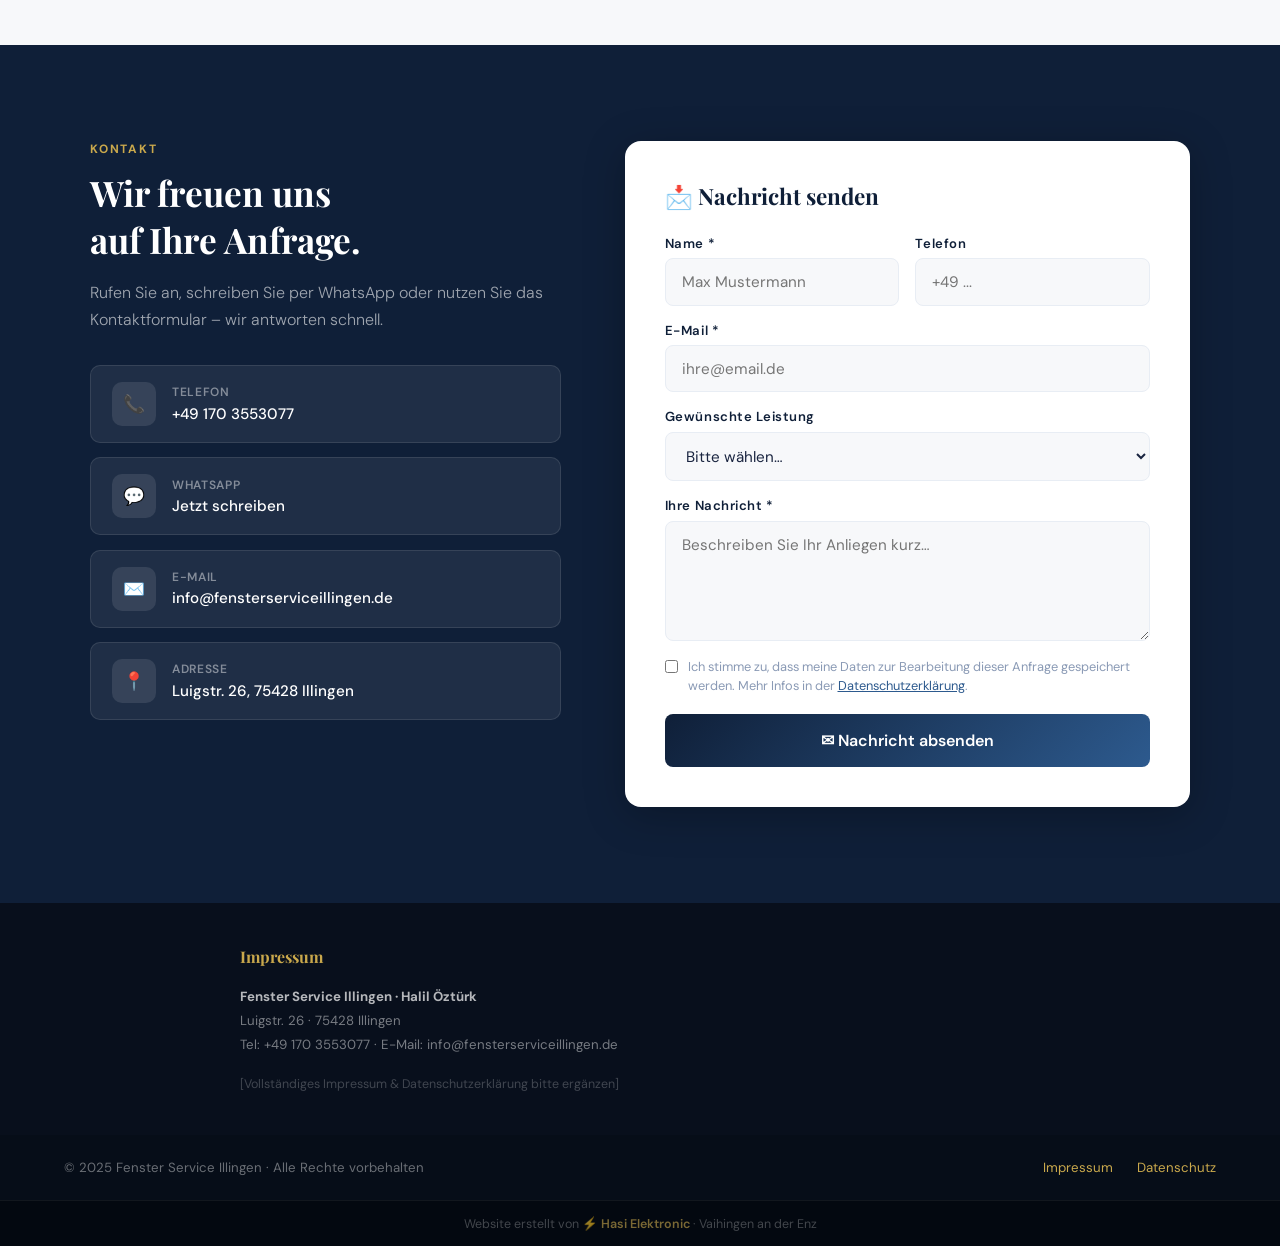
==== commit 2f5ad5fd: "chore: migrate images to Cloudflare R2" ====
--- a/index.html
+++ b/index.html
@@ -223,7 +223,7 @@
   <div class="leistungen-grid">
     <div class="leistung-card reveal">
       <div class="leistung-photo-wrap">
-        <img class="leistung-photo" src="photo-alufenster.jpg" alt="Aluminiumfenster" loading="lazy"/>
+        <img class="leistung-photo" src="https://keby-api.hguencavdi.workers.dev/img/fenster/photo-alufenster.jpg" alt="Aluminiumfenster" loading="lazy"/>
       </div>
       <div class="leistung-body">
         <div class="leistung-icon-sm">🪟</div>
@@ -239,7 +239,7 @@
     </div>
     <div class="leistung-card reveal">
       <div class="leistung-photo-wrap">
-        <img class="leistung-photo" src="photo-tuer.jpg" alt="Türmontage" loading="lazy"/>
+        <img class="leistung-photo" src="https://keby-api.hguencavdi.workers.dev/img/fenster/photo-tuer.jpg" alt="Türmontage" loading="lazy"/>
       </div>
       <div class="leistung-body">
         <div class="leistung-icon-sm">🚪</div>
@@ -255,7 +255,7 @@
     </div>
     <div class="leistung-card reveal">
       <div class="leistung-photo-wrap">
-        <img class="leistung-photo" src="photo-fenster-green.jpg" alt="Fenster Reparatur" loading="lazy"/>
+        <img class="leistung-photo" src="https://keby-api.hguencavdi.workers.dev/img/fenster/photo-fenster-green.jpg" alt="Fenster Reparatur" loading="lazy"/>
       </div>
       <div class="leistung-body">
         <div class="leistung-icon-sm">🔧</div>
@@ -280,16 +280,16 @@
   </div>
   <div class="galerie-grid reveal">
     <div class="galerie-item big">
-      <img src="photo-fenster-sunset.jpg" alt="Fenster Sonnenuntergang" loading="lazy"/>
+      <img src="https://keby-api.hguencavdi.workers.dev/img/fenster/photo-fenster-sunset.jpg" alt="Fenster Sonnenuntergang" loading="lazy"/>
     </div>
     <div class="galerie-item tall">
-      <img src="photo-tuer.jpg" alt="Holztür mit Glas" loading="lazy"/>
+      <img src="https://keby-api.hguencavdi.workers.dev/img/fenster/photo-tuer.jpg" alt="Holztür mit Glas" loading="lazy"/>
     </div>
     <div class="galerie-item">
-      <img src="photo-alufenster.jpg" alt="Aluminiumfenster" loading="lazy"/>
+      <img src="https://keby-api.hguencavdi.workers.dev/img/fenster/photo-alufenster.jpg" alt="Aluminiumfenster" loading="lazy"/>
     </div>
     <div class="galerie-item">
-      <img src="photo-fenster-green.jpg" alt="Klassisches Fenster" loading="lazy"/>
+      <img src="https://keby-api.hguencavdi.workers.dev/img/fenster/photo-fenster-green.jpg" alt="Klassisches Fenster" loading="lazy"/>
     </div>
   </div>
 </section>
@@ -325,9 +325,9 @@
 <div id="ueber-uns-wrap">
   <div class="ueber-grid">
     <div class="ueber-photos reveal">
-      <div class="ueber-photo-main"><img src="photo-alufenster.jpg" alt="Fenstermontage" loading="lazy"/></div>
-      <div class="ueber-photo-sm"><img src="photo-fenster-sunset.jpg" alt="Fenster Qualität" loading="lazy"/></div>
-      <div class="ueber-photo-sm"><img src="photo-tuer.jpg" alt="Türmontage" loading="lazy"/></div>
+      <div class="ueber-photo-main"><img src="https://keby-api.hguencavdi.workers.dev/img/fenster/photo-alufenster.jpg" alt="Fenstermontage" loading="lazy"/></div>
+      <div class="ueber-photo-sm"><img src="https://keby-api.hguencavdi.workers.dev/img/fenster/photo-fenster-sunset.jpg" alt="Fenster Qualität" loading="lazy"/></div>
+      <div class="ueber-photo-sm"><img src="https://keby-api.hguencavdi.workers.dev/img/fenster/photo-tuer.jpg" alt="Türmontage" loading="lazy"/></div>
       <div class="ueber-badge-float">
         <div><div class="badge-num">20+</div><div class="badge-txt">Jahre<br/>Erfahrung</div></div>
         <div style="width:1px;height:36px;background:#e8edf4"></div>
@@ -378,7 +378,12 @@
     </div>
     <div class="contact-form reveal">
       <h3>📩 Nachricht senden</h3>
-      <form id="contactForm" action="https://formspree.io/f/REPLACE_WITH_FORMSPREE_ID" method="POST">
+      <form id="contactForm" action="https://api.web3forms.com/submit" method="POST">
+        <input type="hidden" name="access_key" value="6ad11651-712c-402b-ae53-bbc4dfafe66d"/>
+        <input type="hidden" name="subject" value="Neue Kundenanfrage – Fensterservice Illingen"/>
+        <input type="hidden" name="from_name" value="Fensterservice Illingen"/>
+        <input type="hidden" name="redirect" value="false"/>
+        <input type="hidden" name="botcheck" value=""/>
         <div class="form-row">
           <div class="form-group"><label for="name">Name *</label><input type="text" id="name" name="name" placeholder="Max Mustermann" required/></div>
           <div class="form-group"><label for="telefon">Telefon</label><input type="tel" id="telefon" name="telefon" placeholder="+49 ..."/></div>
@@ -424,8 +429,15 @@
   const form=document.getElementById('contactForm'),msg=document.getElementById('formMsg'),btn=document.getElementById('submitBtn');
   form.addEventListener('submit',async e=>{
     e.preventDefault();btn.disabled=true;btn.textContent='⏳ Wird gesendet…';msg.className='form-msg';msg.style.display='none';
-    try{const res=await fetch(form.action,{method:'POST',body:new FormData(form),headers:{Accept:'application/json'}});if(res.ok){msg.textContent='✅ Nachricht erfolgreich gesendet! Wir melden uns bald.';msg.className='form-msg success';form.reset()}else throw new Error()}
-    catch{msg.textContent='⚠️ Senden fehlgeschlagen. Bitte rufen Sie uns direkt an.';msg.className='form-msg error'}
+    try{
+      const res=await fetch(form.action,{method:'POST',body:new FormData(form),headers:{Accept:'application/json'}});
+      const data=await res.json();
+      if(data.success){
+        msg.textContent='✅ Vielen Dank! Ihre Nachricht wurde gesendet. Wir melden uns bald.';
+        msg.className='form-msg success';
+        form.reset();
+      } else throw new Error(data.message||'Fehler');
+    }catch(e){msg.textContent='⚠️ Senden fehlgeschlagen. Bitte rufen Sie uns direkt an: +49 170 3553077';msg.className='form-msg error'}
     btn.disabled=false;btn.textContent='✉ Nachricht absenden'
   });
 </script>
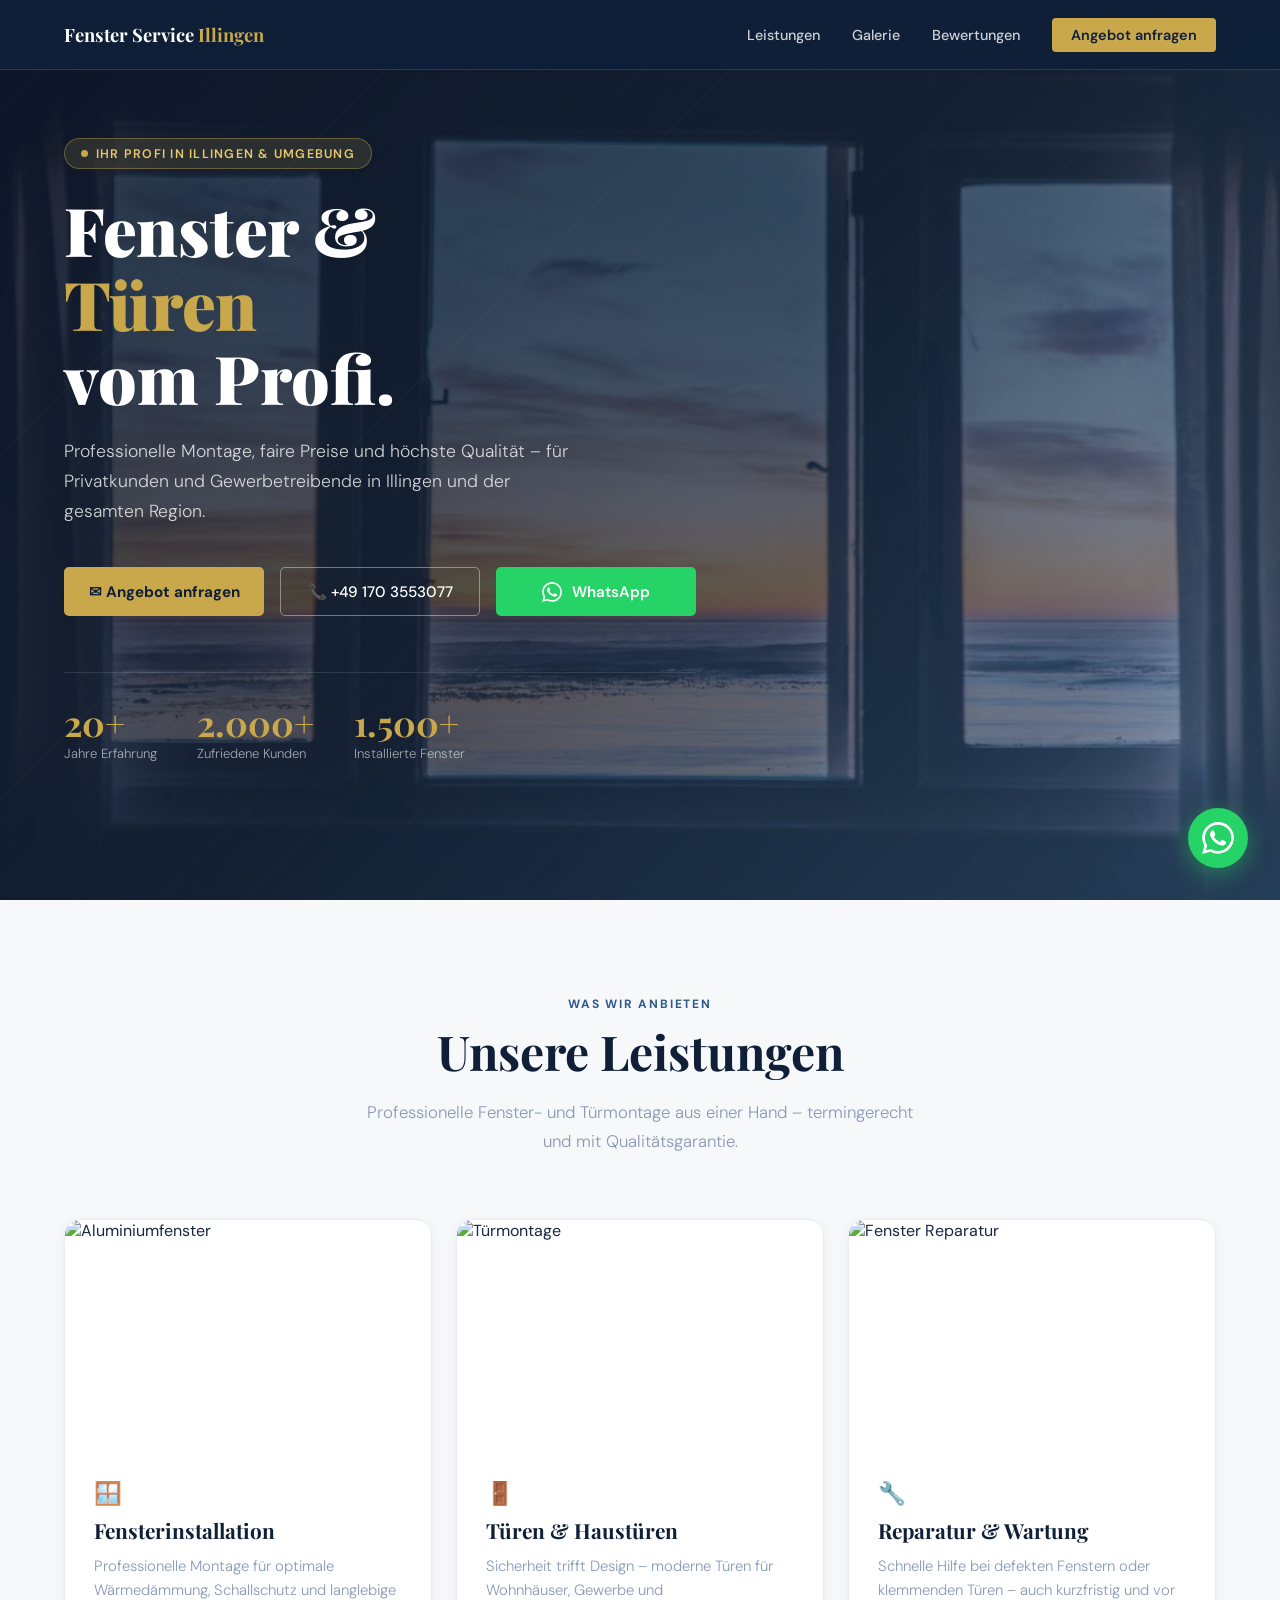
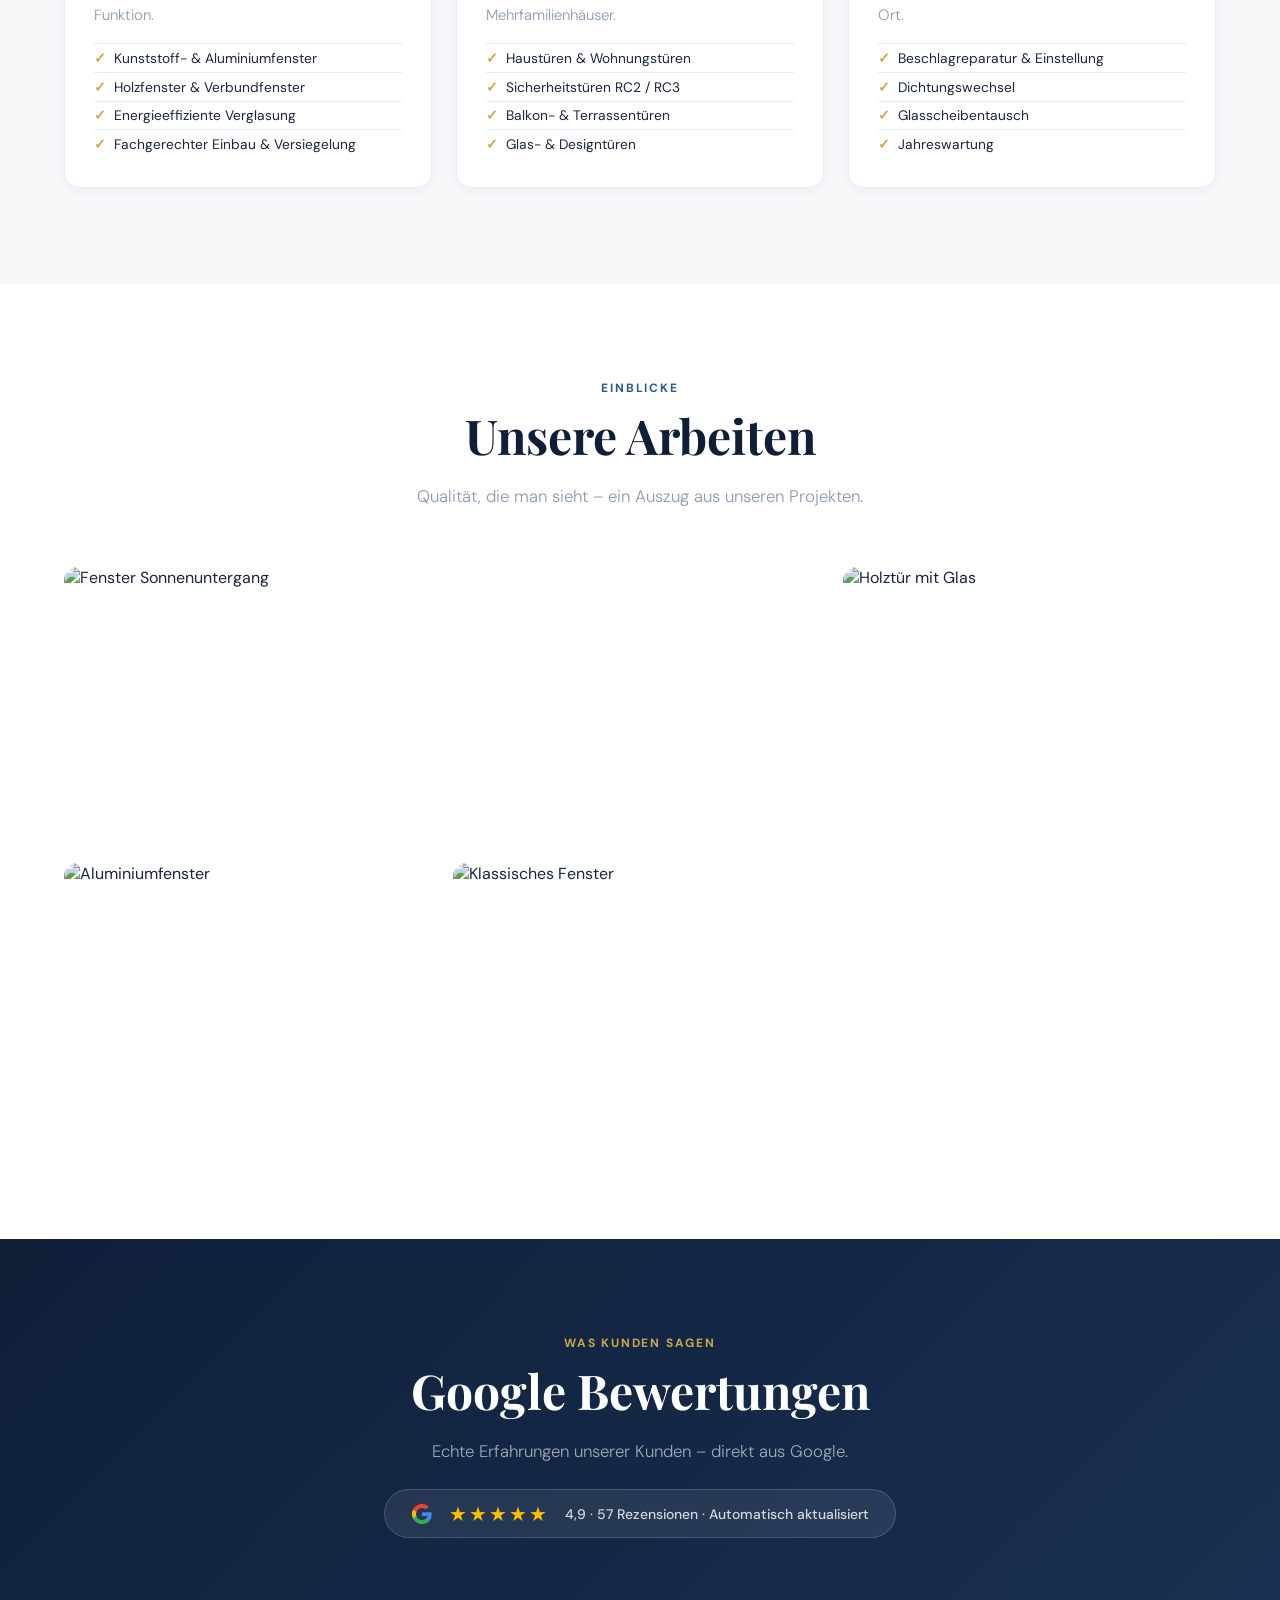
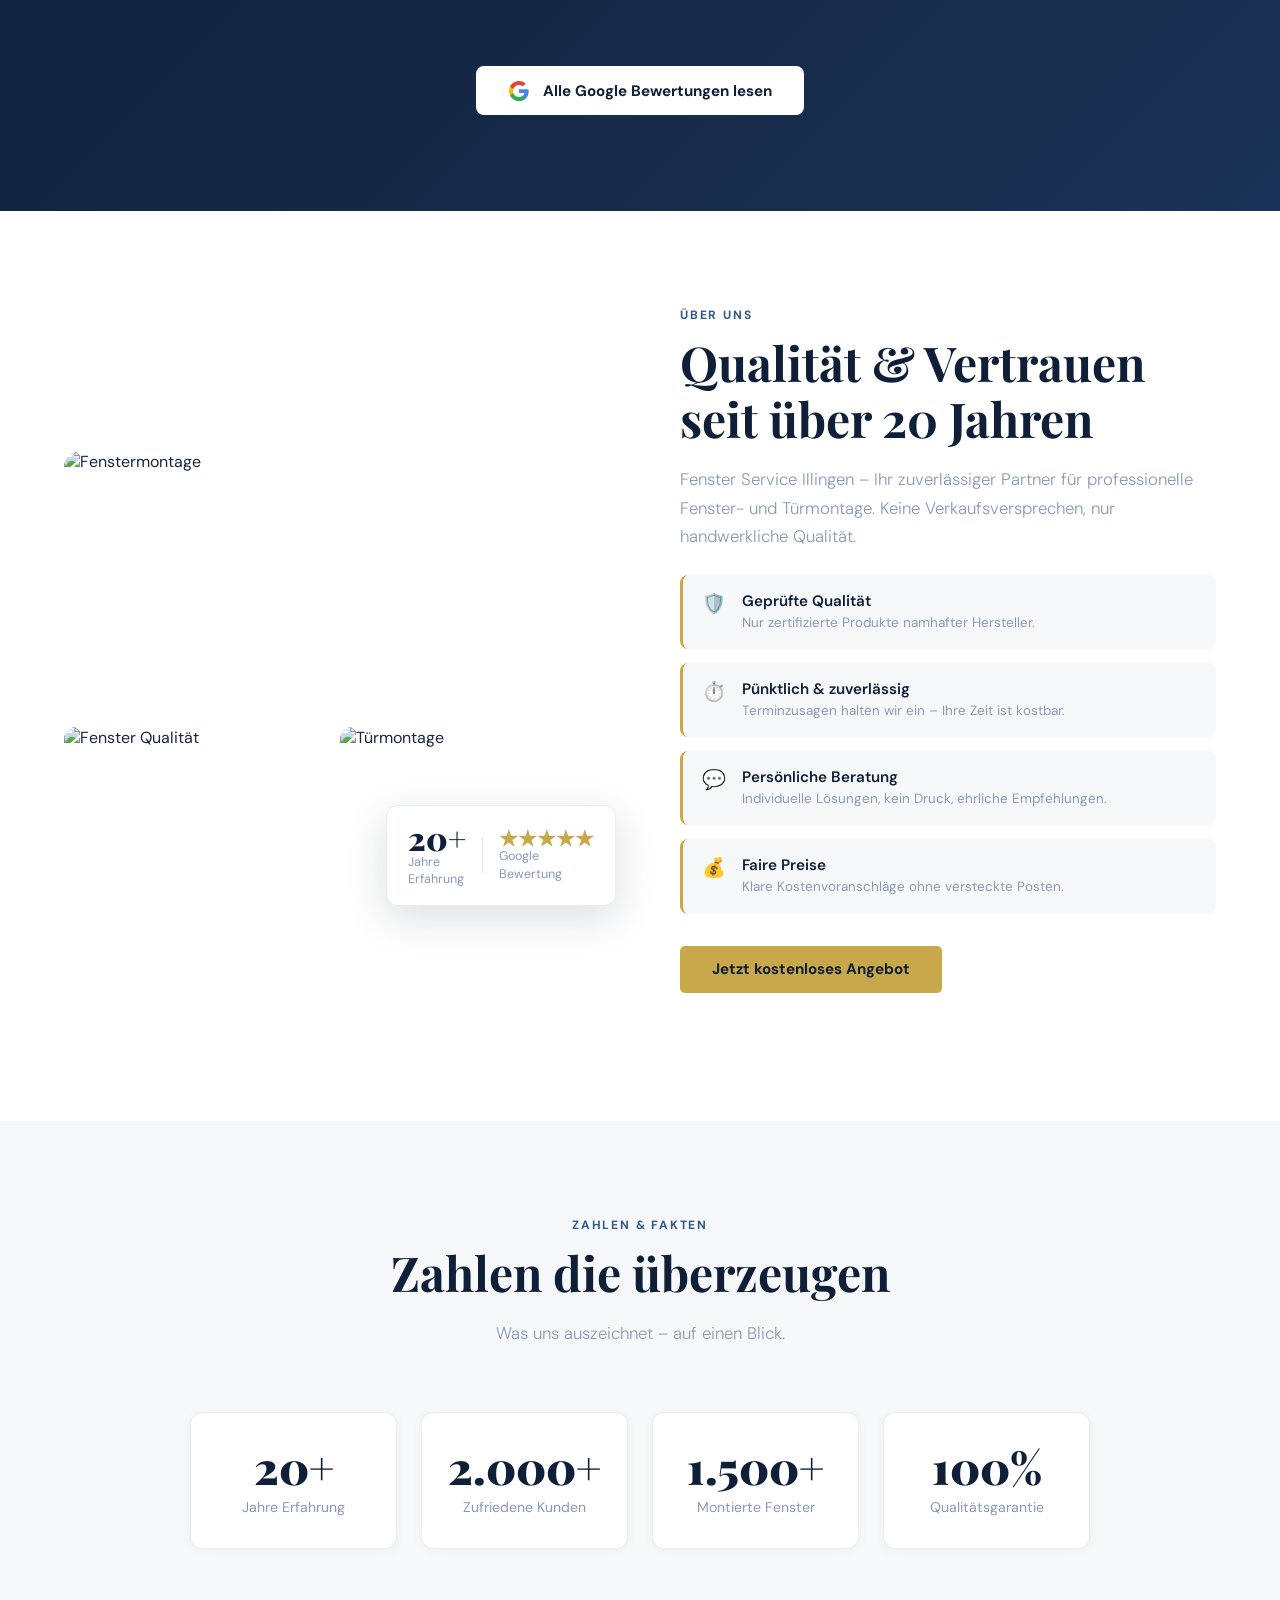
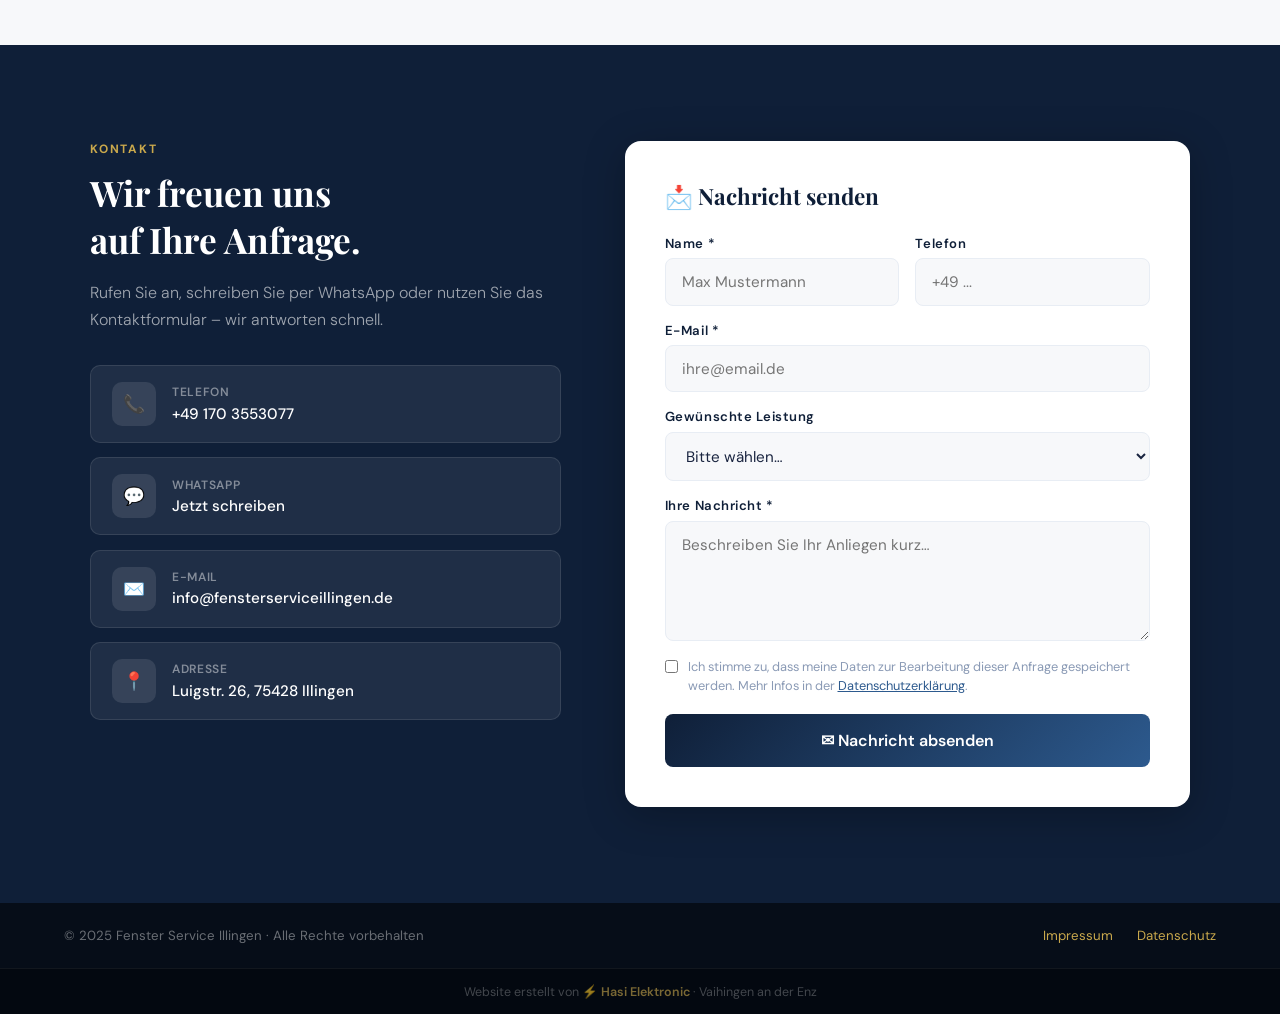
==== commit 1671de87: "Legal Seiten: index.html" ====
--- a/index.html
+++ b/index.html
@@ -394,7 +394,7 @@
           <select id="leistung" name="leistung"><option value="">Bitte wählen…</option><option>Fensterinstallation</option><option>Türen / Haustüren</option><option>Reparatur / Wartung</option><option>Beratungstermin</option><option>Sonstiges</option></select>
         </div>
         <div class="form-group"><label for="nachricht">Ihre Nachricht *</label><textarea id="nachricht" name="nachricht" placeholder="Beschreiben Sie Ihr Anliegen kurz…" required></textarea></div>
-        <div class="form-dsgvo"><input type="checkbox" id="dsgvo" name="dsgvo" required/><label for="dsgvo">Ich stimme zu, dass meine Daten zur Bearbeitung dieser Anfrage gespeichert werden. Mehr Infos in der <a href="#impressum" style="color:var(--steel)">Datenschutzerklärung</a>.</label></div>
+        <div class="form-dsgvo"><input type="checkbox" id="dsgvo" name="dsgvo" required/><label for="dsgvo">Ich stimme zu, dass meine Daten zur Bearbeitung dieser Anfrage gespeichert werden. Mehr Infos in der <a href="/datenschutz.html" style="color:var(--steel)">Datenschutzerklärung</a>.</label></div>
         <button type="submit" class="btn-submit" id="submitBtn">✉ Nachricht absenden</button>
         <div class="form-msg" id="formMsg"></div>
       </form>
@@ -402,16 +402,9 @@
   </div>
 </section>
 
-<div id="impressum">
-  <div style="max-width:800px;margin:0 auto">
-    <h4>Impressum</h4>
-    <p><strong style="color:rgba(255,255,255,.7)">Fenster Service Illingen · Halil Öztürk</strong><br/>Luigstr. 26 · 75428 Illingen<br/>Tel: +49 170 3553077 · E-Mail: info@fensterserviceillingen.de</p>
-    <p style="margin-top:1rem;font-size:.78rem;opacity:.5">[Vollständiges Impressum &amp; Datenschutzerklärung bitte ergänzen]</p>
-  </div>
-</div>
 <footer>
   <div>© 2025 Fenster Service Illingen · Alle Rechte vorbehalten</div>
-  <div class="footer-links"><a href="#impressum">Impressum</a><a href="#impressum">Datenschutz</a></div>
+  <div class="footer-links"><a href="/impressum.html">Impressum</a><a href="/datenschutz.html">Datenschutz</a></div>
 </footer>
 <div style="background:#030810;padding:.9rem 5%;text-align:center;font-size:.78rem;color:rgba(255,255,255,.25);border-top:1px solid rgba(255,255,255,.06)">
   Website erstellt von <a href="https://www.hasi-elektronic.de" target="_blank" rel="noopener" style="color:rgba(201,168,76,.6);text-decoration:none;font-weight:600;transition:color .2s" onmouseover="this.style.color='#c9a84c'" onmouseout="this.style.color='rgba(201,168,76,.6)'">⚡ Hasi Elektronic</a> · Vaihingen an der Enz
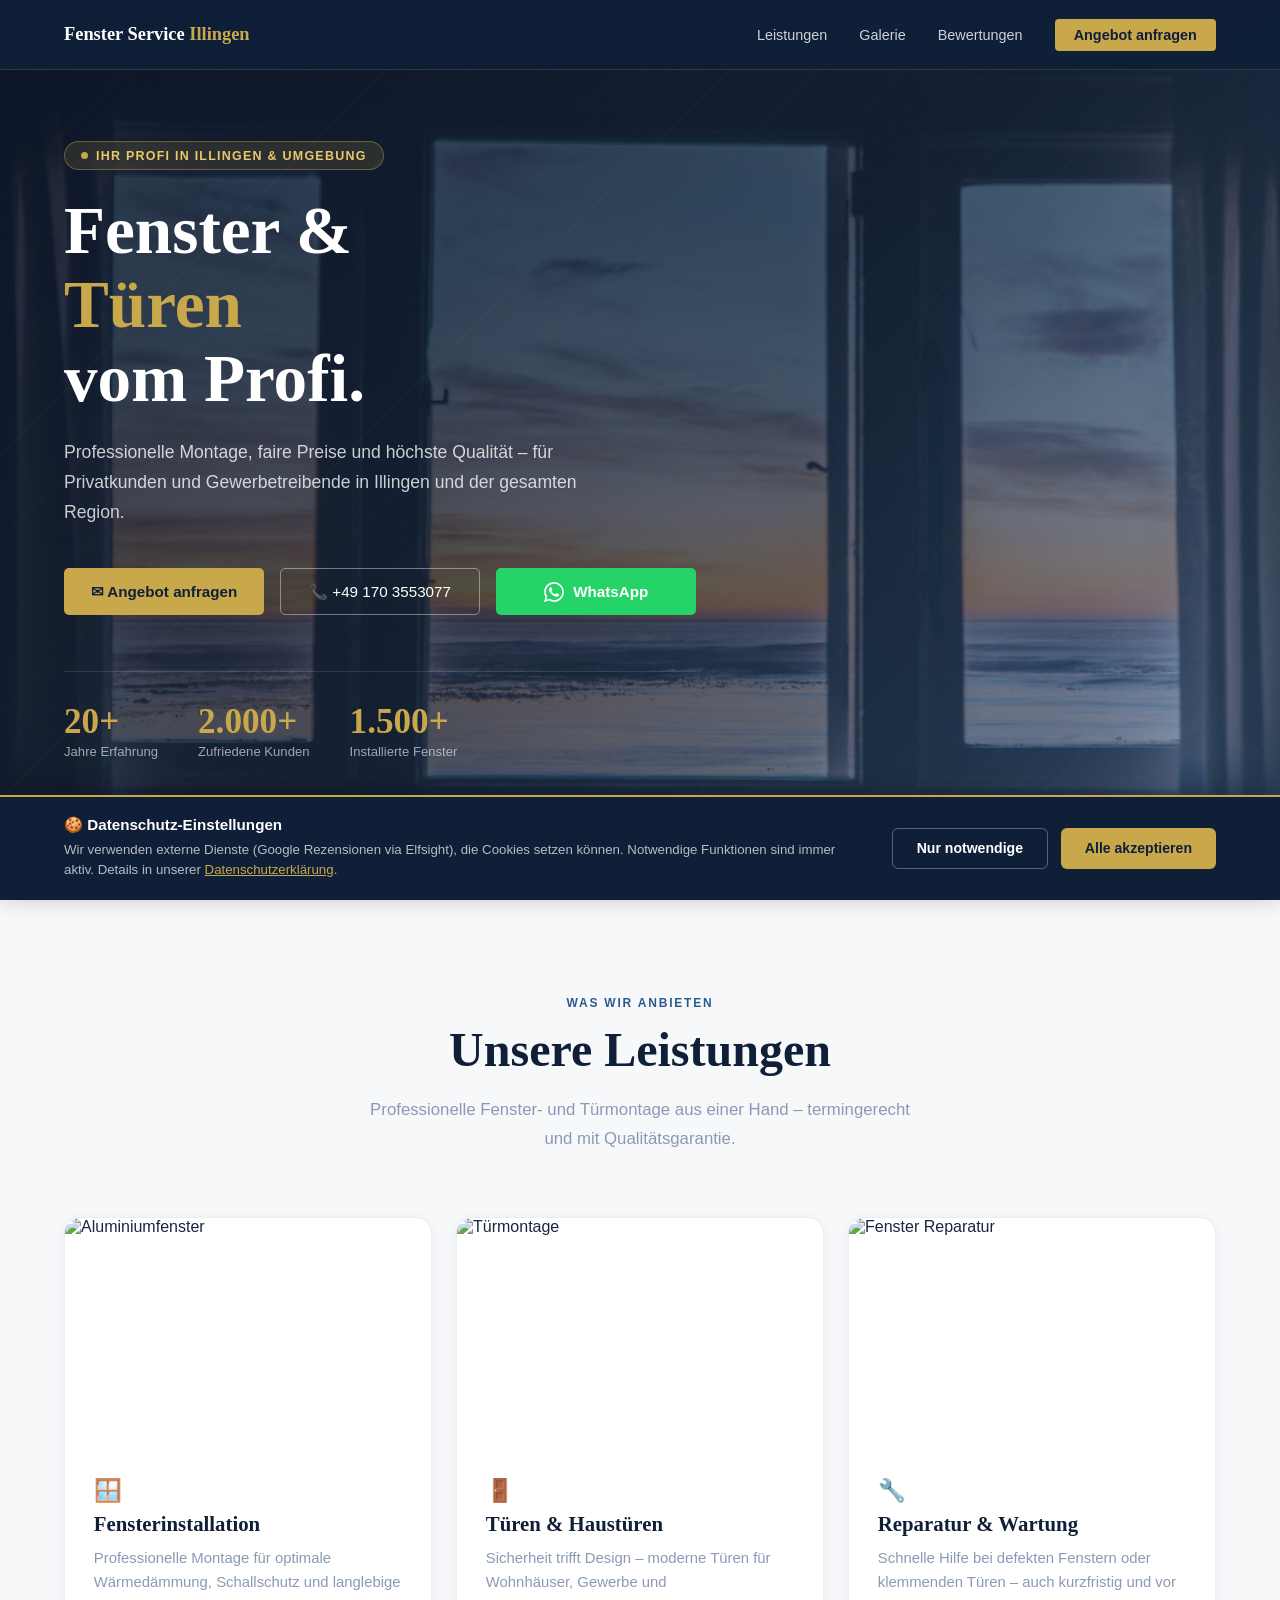
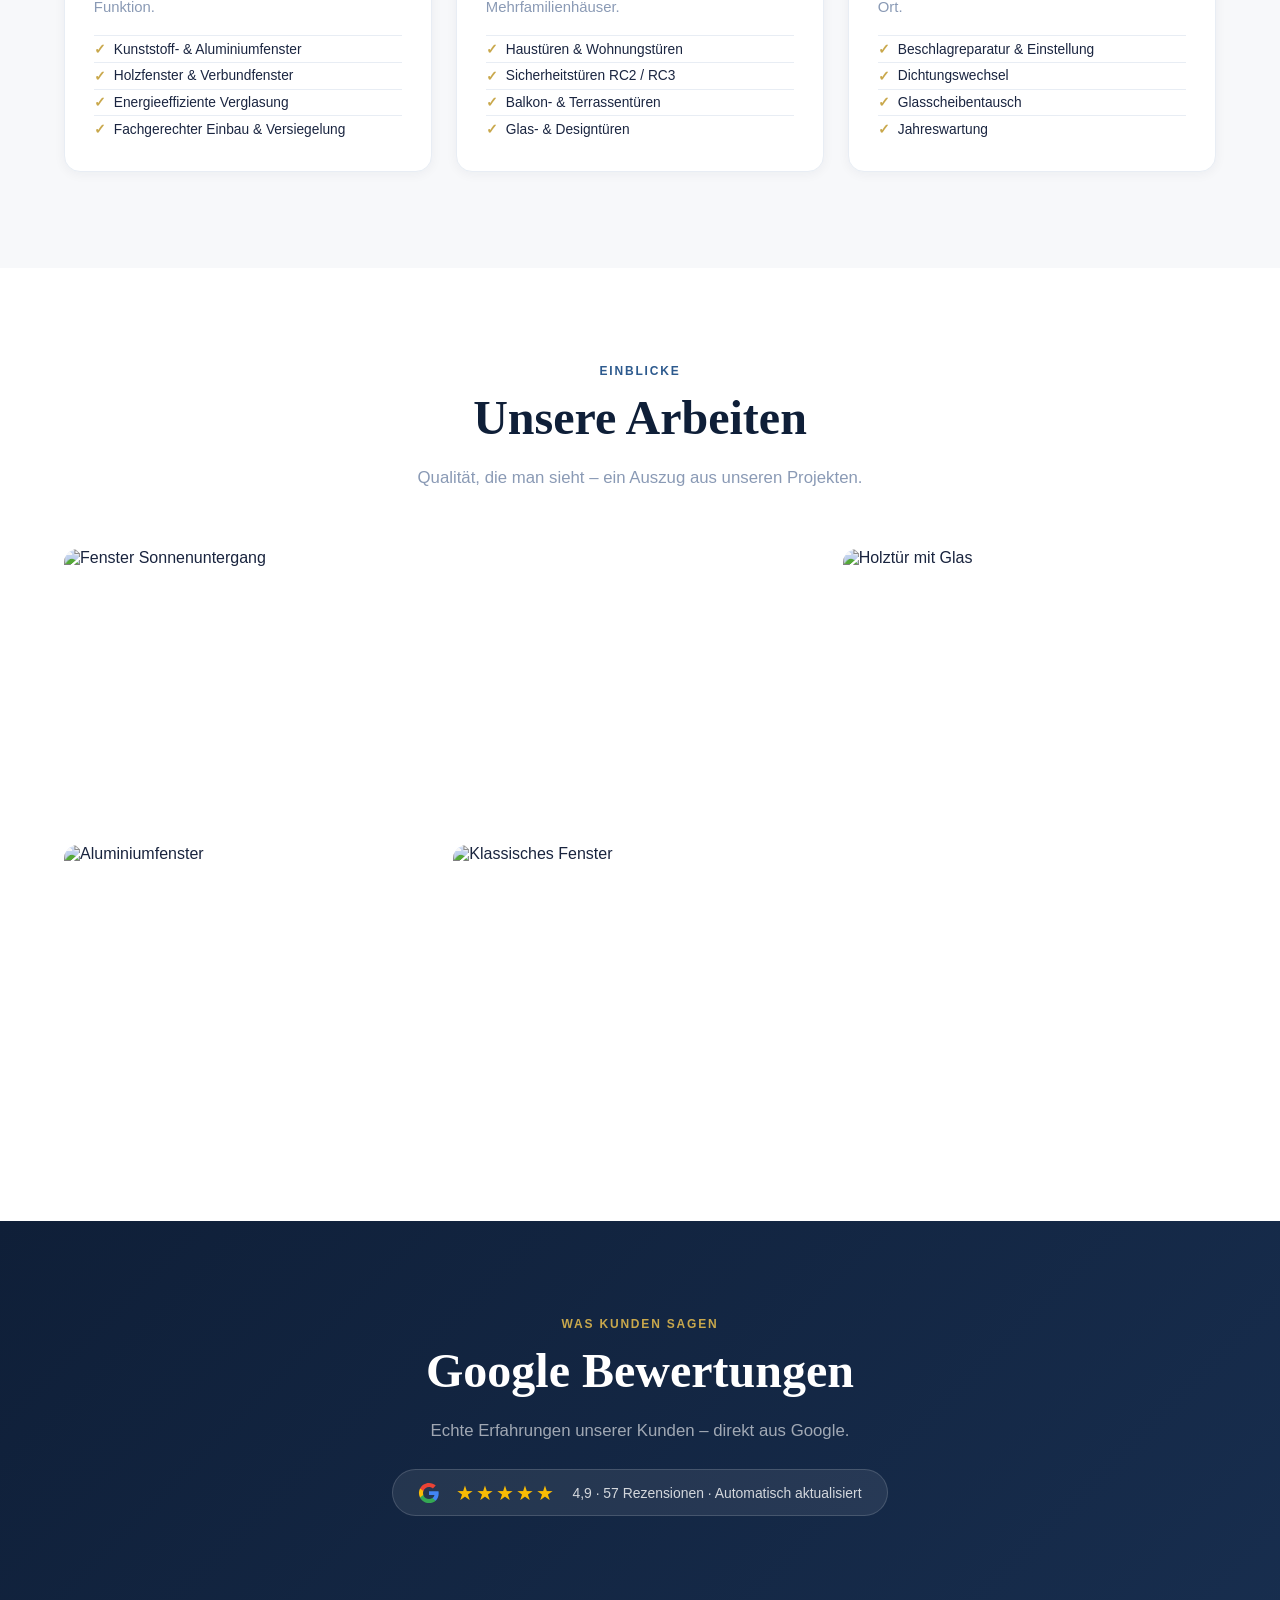
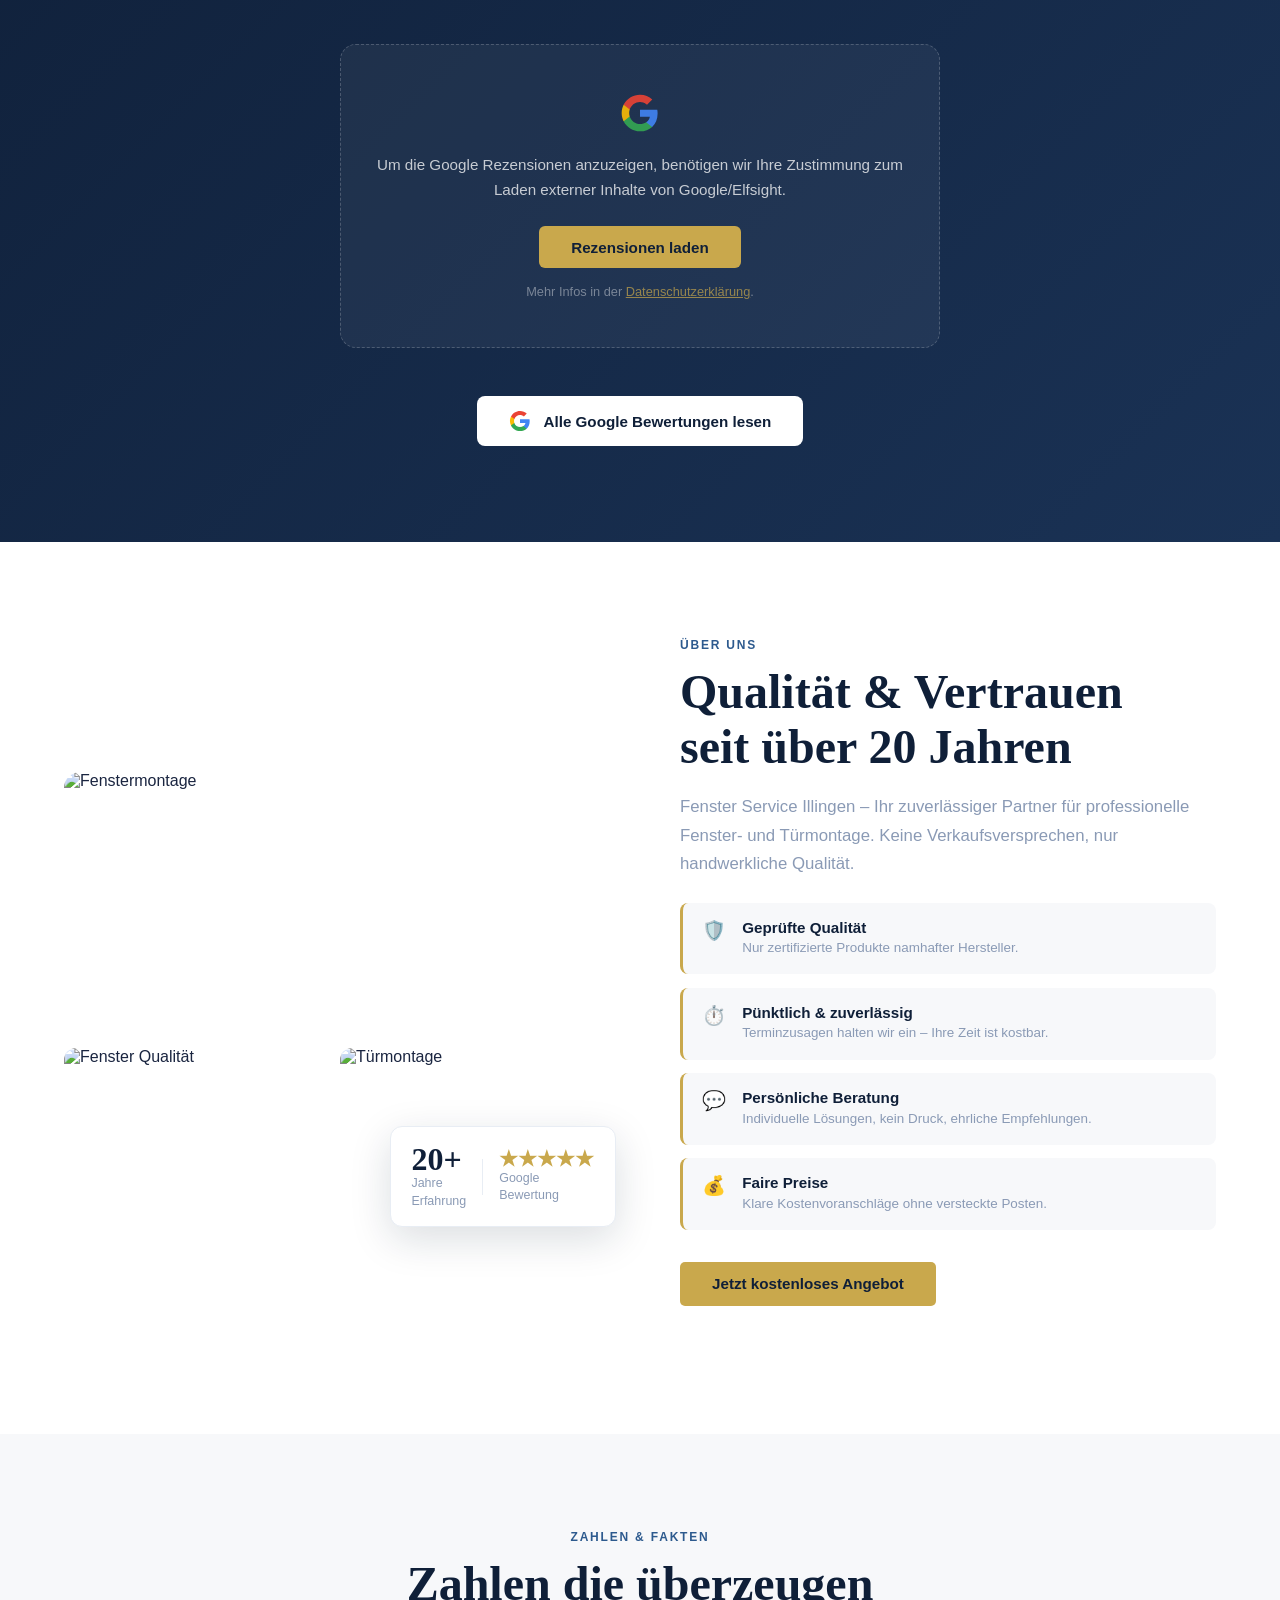
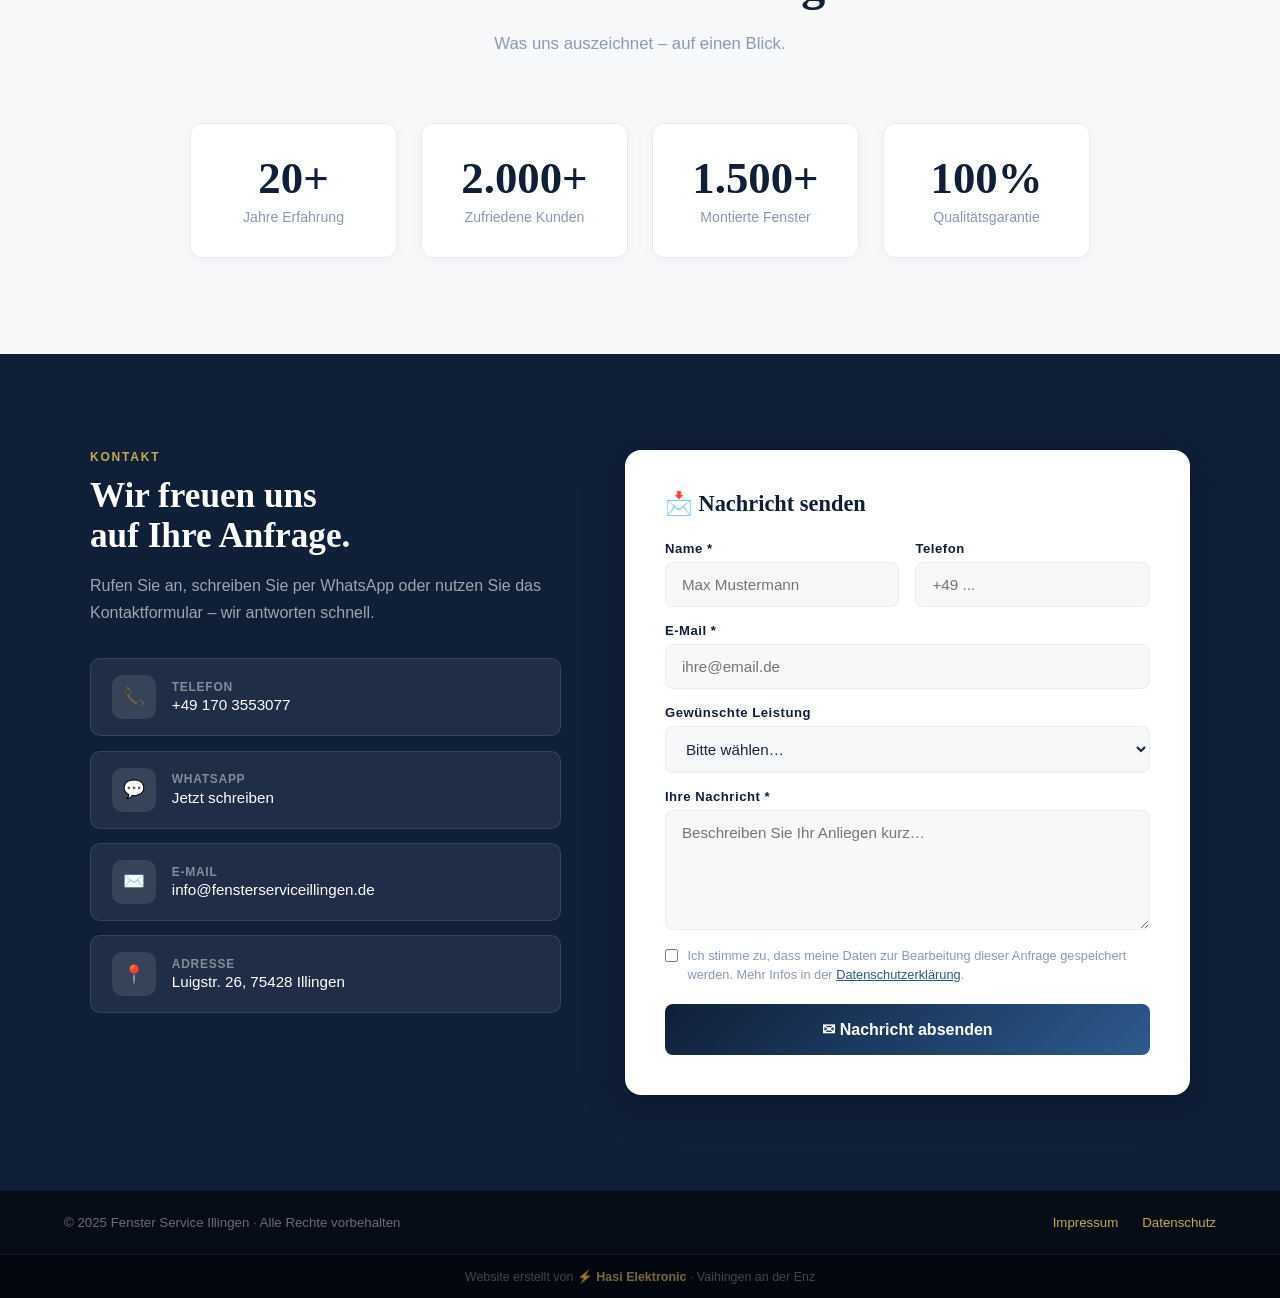
==== commit 857cc798: "Cookie-Consent + Self-Host Fonts: index.html" ====
--- a/index.html
+++ b/index.html
@@ -7,9 +7,7 @@
   <meta name="description" content="Fenster Service Illingen – Professionelle Montage von Fenstern und Türen. Zuverlässig und fair in Illingen und Umgebung."/>
   <meta property="og:title" content="Fenster Service Illingen"/>
   <meta property="og:type" content="website"/>
-  <link rel="preconnect" href="https://fonts.googleapis.com"/>
-  <link rel="preconnect" href="https://fonts.gstatic.com" crossorigin/>
-  <link href="https://fonts.googleapis.com/css2?family=Playfair+Display:wght@700;900&family=DM+Sans:wght@300;400;500;600&display=swap" rel="stylesheet"/>
+  <link rel="stylesheet" href="fonts.css"/>
   <script type="application/ld+json">{"@context":"https://schema.org","@type":"LocalBusiness","name":"Fenster Service Illingen","address":{"@type":"PostalAddress","streetAddress":"Luigstr. 26","postalCode":"75428","addressLocality":"Illingen","addressCountry":"DE"},"telephone":"+491703553077","email":"info@fensterserviceillingen.de"}</script>
   <style>
     *,*::before,*::after{box-sizing:border-box;margin:0;padding:0}
@@ -84,6 +82,29 @@
 
     /* GOOGLE BEWERTUNGEN */
     .elfsight-app-f69fc15c-d989-4f65-913b-55bb653d328d { --eapps-google-reviews-items-item-background-color: rgba(255,255,255,0.07) !important; }
+    /* Reviews Placeholder */
+    .reviews-placeholder{background:rgba(255,255,255,.05);border:1px dashed rgba(255,255,255,.2);border-radius:16px;padding:3rem 2rem;text-align:center;max-width:600px;margin:0 auto}
+    .rp-icon{margin-bottom:1rem;opacity:.9}
+    .rp-text{color:rgba(255,255,255,.75);font-size:.95rem;line-height:1.6;margin-bottom:1.5rem;font-weight:300}
+    .rp-btn{background:var(--gold);color:var(--navy);border:none;padding:.8rem 2rem;border-radius:6px;font-family:inherit;font-size:.95rem;font-weight:700;cursor:pointer;transition:all .25s}
+    .rp-btn:hover{background:var(--gold-light);transform:translateY(-2px);box-shadow:0 8px 24px rgba(201,168,76,.3)}
+    .rp-note{margin-top:1rem;font-size:.8rem;color:rgba(255,255,255,.4)}
+    .rp-note a{color:rgba(201,168,76,.7);text-decoration:underline}
+    /* Cookie Consent Banner */
+    .cookie-consent{position:fixed;bottom:0;left:0;right:0;z-index:9999;background:var(--navy);color:#fff;padding:1.2rem 5%;box-shadow:0 -4px 24px rgba(0,0,0,.25);border-top:2px solid var(--gold);animation:cookieUp .4s ease both}
+    @keyframes cookieUp{from{transform:translateY(100%)}to{transform:translateY(0)}}
+    .cookie-inner{max-width:1200px;margin:0 auto;display:flex;align-items:center;justify-content:space-between;gap:2rem;flex-wrap:wrap}
+    .cookie-text{flex:1 1 400px}
+    .cookie-text strong{display:block;margin-bottom:.35rem;font-size:.95rem}
+    .cookie-text p{font-size:.83rem;color:rgba(255,255,255,.7);line-height:1.55;margin:0}
+    .cookie-text a{color:var(--gold);text-decoration:underline}
+    .cookie-actions{display:flex;gap:.8rem;flex-shrink:0}
+    .cookie-btn{padding:.7rem 1.5rem;border-radius:6px;font-family:inherit;font-size:.88rem;font-weight:600;cursor:pointer;border:none;transition:all .2s;white-space:nowrap}
+    .cookie-decline{background:transparent;color:#fff;border:1.5px solid rgba(255,255,255,.3)}
+    .cookie-decline:hover{border-color:#fff}
+    .cookie-accept{background:var(--gold);color:var(--navy)}
+    .cookie-accept:hover{background:var(--gold-light)}
+    @media(max-width:768px){.cookie-inner{gap:1rem}.cookie-actions{width:100%}.cookie-btn{flex:1}}
     #bewertungen{background:linear-gradient(135deg,var(--navy) 0%,var(--navy-mid) 100%)}
     .bew-header{text-align:center;max-width:560px;margin:0 auto 1.5rem}
     .bew-header .section-label{color:var(--gold)}
@@ -178,7 +199,6 @@
     @media(max-width:768px){.nav-links{display:none;flex-direction:column;position:absolute;top:70px;left:0;right:0;background:var(--navy);padding:1.5rem 5%;gap:1.2rem}.nav-links.open{display:flex}.burger{display:flex}section{padding:4rem 5%}.kontakt-wrap{grid-template-columns:1fr;gap:3rem}.form-row{grid-template-columns:1fr}.wa-fab{bottom:1.2rem;right:1.2rem;width:52px;height:52px}.reviews-grid{grid-template-columns:1fr}.ueber-badge-float{right:0;bottom:-1rem}}
   </style>
   <!-- Elfsight Google Reviews -->
-  <script src="https://elfsightcdn.com/platform.js" async></script>
 </head>
 <body>
 
@@ -308,9 +328,21 @@
       <div class="g-txt">4,9 · 57 Rezensionen · Automatisch aktualisiert</div>
     </div>
   </div>
-  <!-- Elfsight Canlı Google Bewertungen -->
+  <!-- Google Bewertungen (Consent-gated) -->
   <div style="max-width:1100px;margin:0 auto 3rem;">
-    <div class="elfsight-app-f69fc15c-d989-4f65-913b-55bb653d328d" data-elfsight-app-lazy></div>
+    <!-- Placeholder wenn keine Zustimmung -->
+    <div id="reviewsPlaceholder" class="reviews-placeholder">
+      <div class="rp-icon">
+        <svg width="40" height="40" viewBox="0 0 24 24" fill="none"><path d="M22.56 12.25c0-.78-.07-1.53-.2-2.25H12v4.26h5.92c-.26 1.37-1.04 2.53-2.21 3.31v2.77h3.57c2.08-1.92 3.28-4.74 3.28-8.09z" fill="#4285F4"/><path d="M12 23c2.97 0 5.46-.98 7.28-2.66l-3.57-2.77c-.98.66-2.23 1.06-3.71 1.06-2.86 0-5.29-1.93-6.16-4.53H2.18v2.84C3.99 20.53 7.7 23 12 23z" fill="#34A853"/><path d="M5.84 14.09c-.22-.66-.35-1.36-.35-2.09s.13-1.43.35-2.09V7.07H2.18C1.43 8.55 1 10.22 1 12s.43 3.45 1.18 4.93l2.85-2.22.81-.62z" fill="#FBBC05"/><path d="M12 5.38c1.62 0 3.06.56 4.21 1.64l3.15-3.15C17.45 2.09 14.97 1 12 1 7.7 1 3.99 3.47 2.18 7.07l3.66 2.84c.87-2.6 3.3-4.53 6.16-4.53z" fill="#EA4335"/></svg>
+      </div>
+      <p class="rp-text">Um die Google Rezensionen anzuzeigen, benötigen wir Ihre Zustimmung zum Laden externer Inhalte von Google/Elfsight.</p>
+      <button class="rp-btn" onclick="cookieAccept()">Rezensionen laden</button>
+      <p class="rp-note">Mehr Infos in der <a href="/datenschutz">Datenschutzerklärung</a>.</p>
+    </div>
+    <!-- Elfsight Widget (nur nach Zustimmung sichtbar) -->
+    <div id="elfsightWidget" style="display:none;">
+      <div class="elfsight-app-f69fc15c-d989-4f65-913b-55bb653d328d" data-elfsight-app-lazy></div>
+    </div>
   </div>
 
   <div class="google-cta-wrap reveal">
@@ -410,11 +442,52 @@
   Website erstellt von <a href="https://www.hasi-elektronic.de" target="_blank" rel="noopener" style="color:rgba(201,168,76,.6);text-decoration:none;font-weight:600;transition:color .2s" onmouseover="this.style.color='#c9a84c'" onmouseout="this.style.color='rgba(201,168,76,.6)'">⚡ Hasi Elektronic</a> · Vaihingen an der Enz
 </div>
 
+<!-- Cookie Consent Banner -->
+<div id="cookieConsent" class="cookie-consent" style="display:none">
+  <div class="cookie-inner">
+    <div class="cookie-text">
+      <strong>🍪 Datenschutz-Einstellungen</strong>
+      <p>Wir verwenden externe Dienste (Google Rezensionen via Elfsight), die Cookies setzen können. Notwendige Funktionen sind immer aktiv. Details in unserer <a href="/datenschutz">Datenschutzerklärung</a>.</p>
+    </div>
+    <div class="cookie-actions">
+      <button class="cookie-btn cookie-decline" onclick="cookieDecline()">Nur notwendige</button>
+      <button class="cookie-btn cookie-accept" onclick="cookieAccept()">Alle akzeptieren</button>
+    </div>
+  </div>
+</div>
+
 <a href="https://wa.me/491703553077" target="_blank" rel="noopener" class="wa-fab" title="WhatsApp">
   <svg xmlns="http://www.w3.org/2000/svg" viewBox="0 0 24 24"><path d="M17.472 14.382c-.297-.149-1.758-.867-2.03-.967-.273-.099-.471-.148-.67.15-.197.297-.767.966-.94 1.164-.173.199-.347.223-.644.075-.297-.15-1.255-.463-2.39-1.475-.883-.788-1.48-1.761-1.653-2.059-.173-.297-.018-.458.13-.606.134-.133.298-.347.446-.52.149-.174.198-.298.298-.497.099-.198.05-.371-.025-.52-.075-.149-.669-1.612-.916-2.207-.242-.579-.487-.5-.669-.51-.173-.008-.371-.01-.57-.01-.198 0-.52.074-.792.372-.272.297-1.04 1.016-1.04 2.479 0 1.462 1.065 2.875 1.213 3.074.149.198 2.096 3.2 5.077 4.487.709.306 1.262.489 1.694.625.712.227 1.36.195 1.871.118.571-.085 1.758-.719 2.006-1.413.248-.694.248-1.289.173-1.413-.074-.124-.272-.198-.57-.347m-5.421 7.403h-.004a9.87 9.87 0 01-5.031-1.378l-.361-.214-3.741.982.998-3.648-.235-.374a9.86 9.86 0 01-1.51-5.26c.001-5.45 4.436-9.884 9.888-9.884 2.64 0 5.122 1.03 6.988 2.898a9.825 9.825 0 012.893 6.994c-.003 5.45-4.437 9.884-9.885 9.884m8.413-18.297A11.815 11.815 0 0012.05 0C5.495 0 .16 5.335.157 11.892c0 2.096.547 4.142 1.588 5.945L.057 24l6.305-1.654a11.882 11.882 0 005.683 1.448h.005c6.554 0 11.89-5.335 11.893-11.893a11.821 11.821 0 00-3.48-8.413z"/></svg>
 </a>
 
 <script>
+  // ── Cookie Consent ──
+  function loadElfsight(){
+    if(document.getElementById('elfsight-platform'))return;
+    var s=document.createElement('script');
+    s.src='https://elfsightcdn.com/platform.js';s.async=true;s.id='elfsight-platform';
+    document.body.appendChild(s);
+    var ph=document.getElementById('reviewsPlaceholder');
+    var w=document.getElementById('elfsightWidget');
+    if(ph)ph.style.display='none';
+    if(w)w.style.display='block';
+  }
+  function cookieAccept(){
+    try{localStorage.setItem('cookieConsent','all')}catch(e){}
+    var b=document.getElementById('cookieConsent');if(b)b.style.display='none';
+    loadElfsight();
+  }
+  function cookieDecline(){
+    try{localStorage.setItem('cookieConsent','necessary')}catch(e){}
+    var b=document.getElementById('cookieConsent');if(b)b.style.display='none';
+  }
+  (function(){
+    var c=null;try{c=localStorage.getItem('cookieConsent')}catch(e){}
+    if(c==='all'){loadElfsight();}
+    else if(!c){var b=document.getElementById('cookieConsent');if(b)b.style.display='block';}
+    // 'necessary' → banner gizli, Elfsight yüklenmez, placeholder görünür kalır
+  })();
+
   function toggleMenu(){document.getElementById('navLinks').classList.toggle('open')}
   document.querySelectorAll('a[href^="#"]').forEach(a=>{a.addEventListener('click',e=>{const t=document.querySelector(a.getAttribute('href'));if(t){e.preventDefault();t.scrollIntoView({behavior:'smooth',block:'start'});document.getElementById('navLinks').classList.remove('open')}})});
   const obs=new IntersectionObserver(entries=>entries.forEach(el=>{if(el.isIntersecting)el.target.classList.add('visible')}),{threshold:.1});
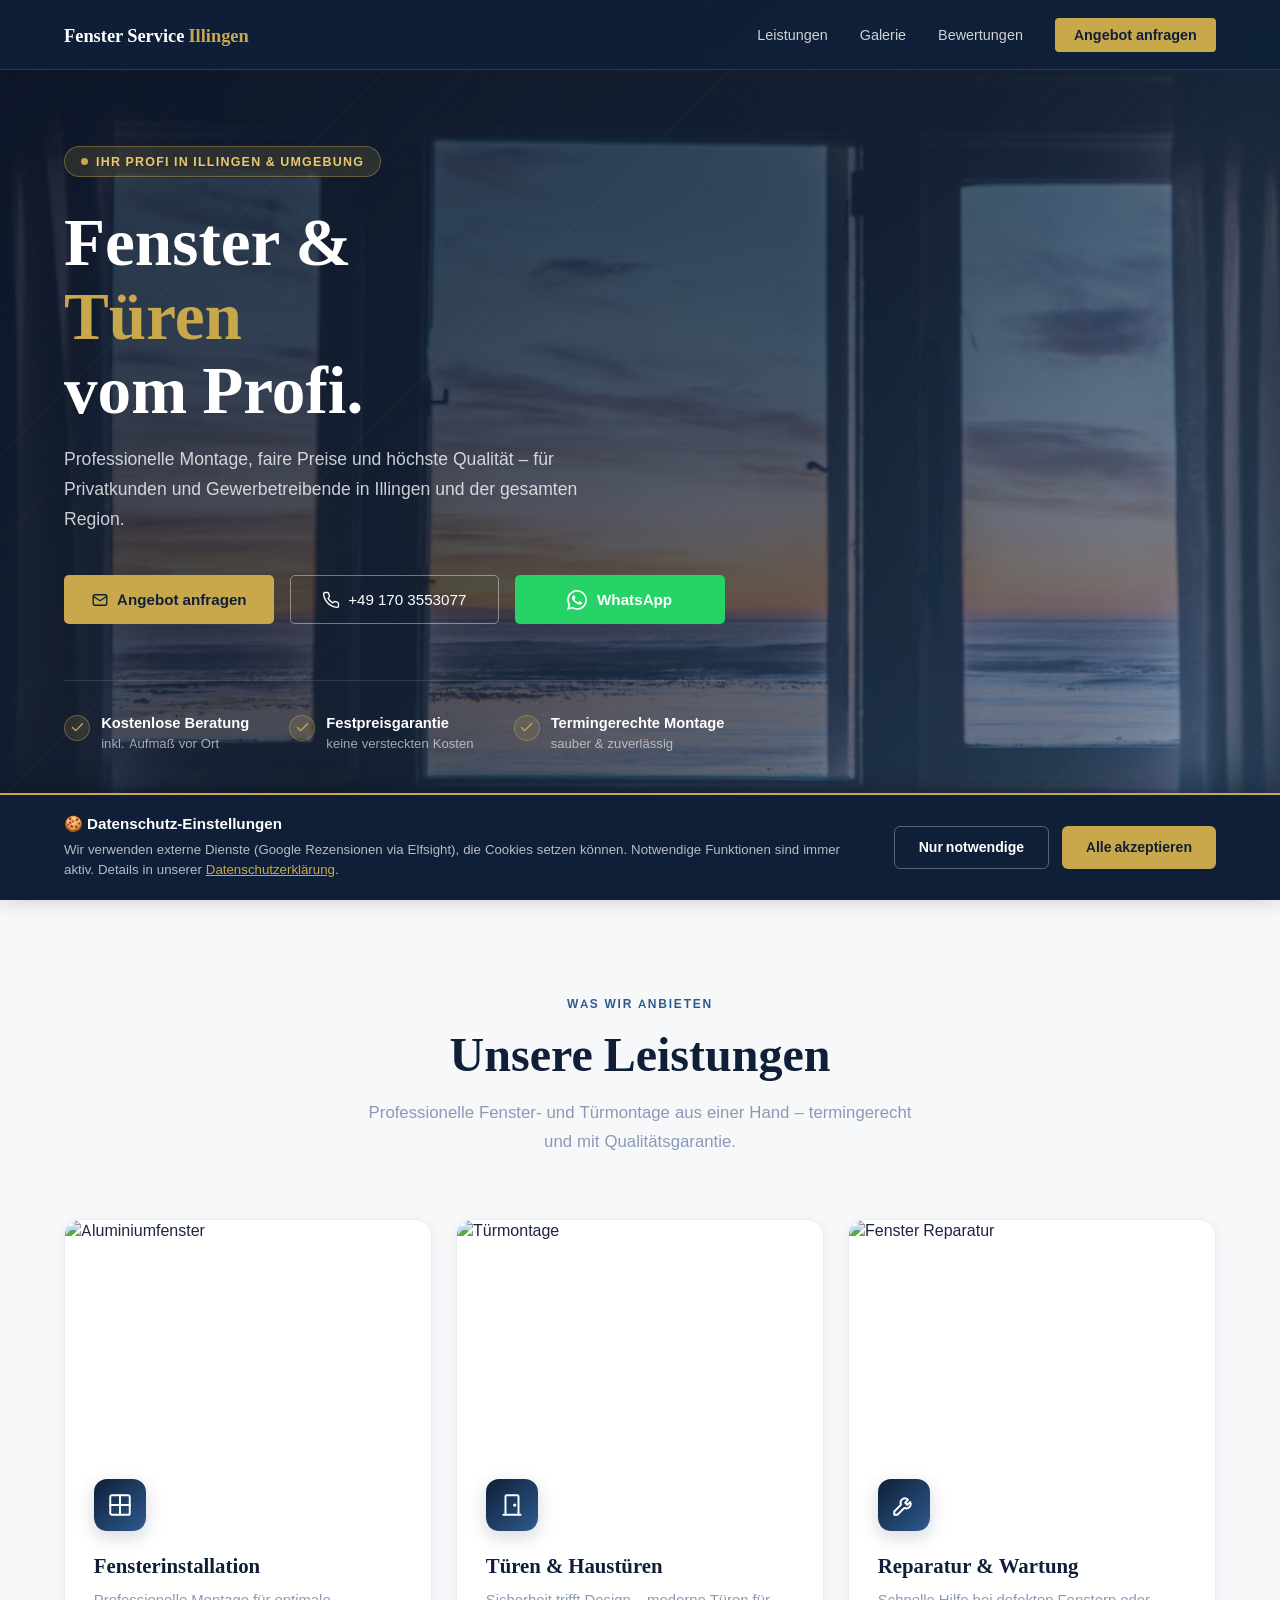
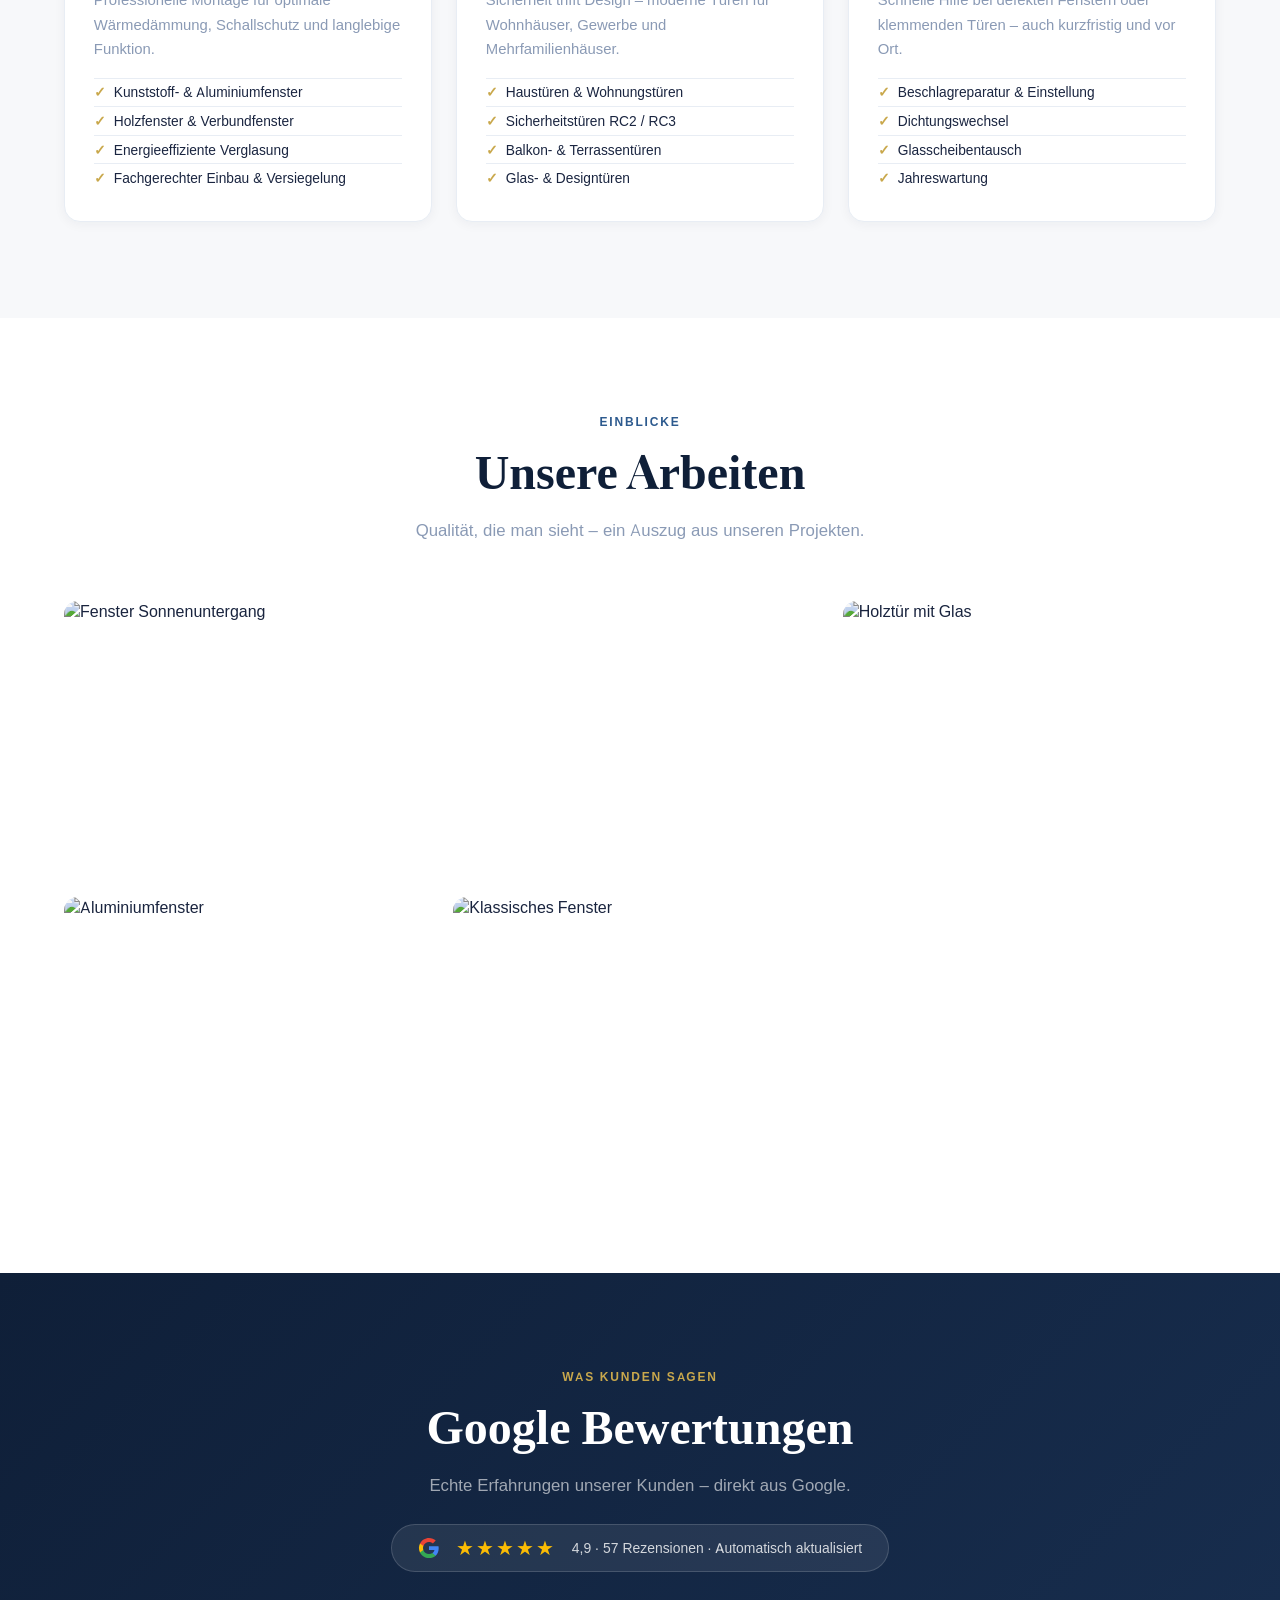
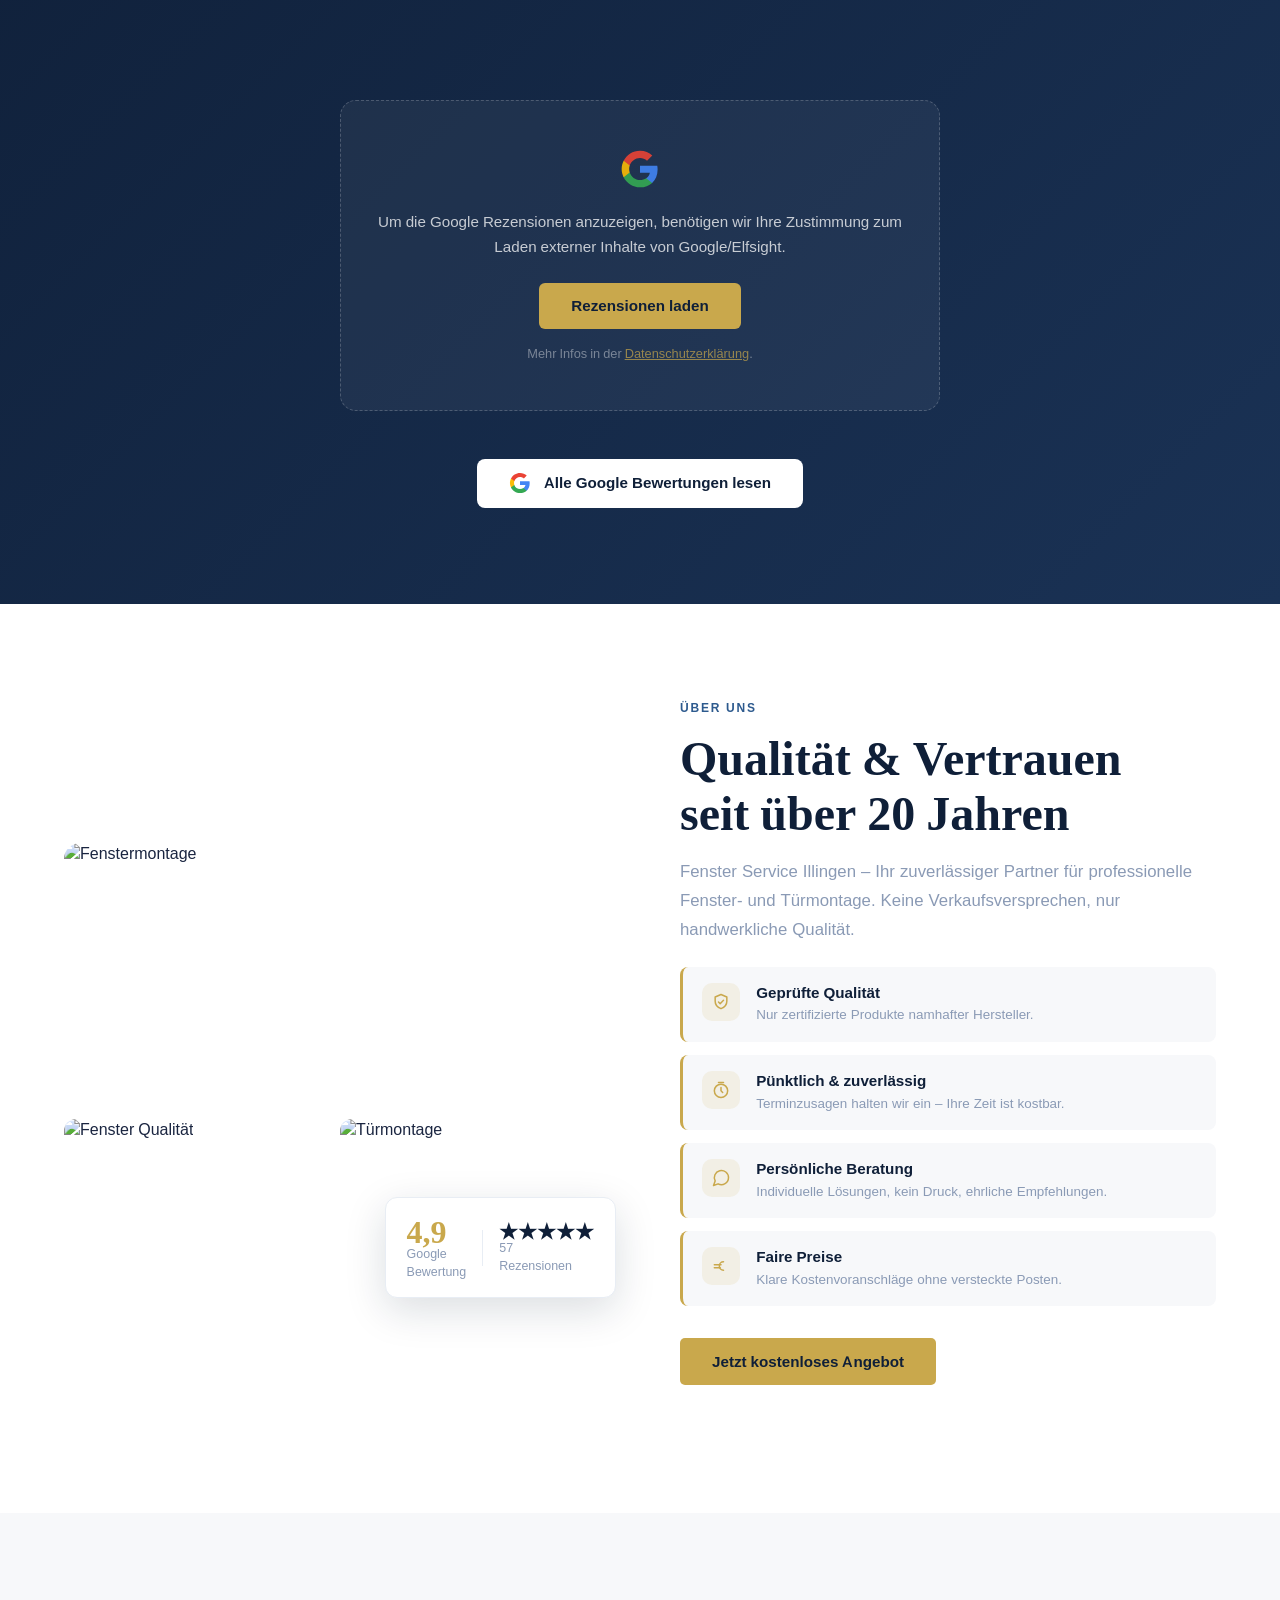
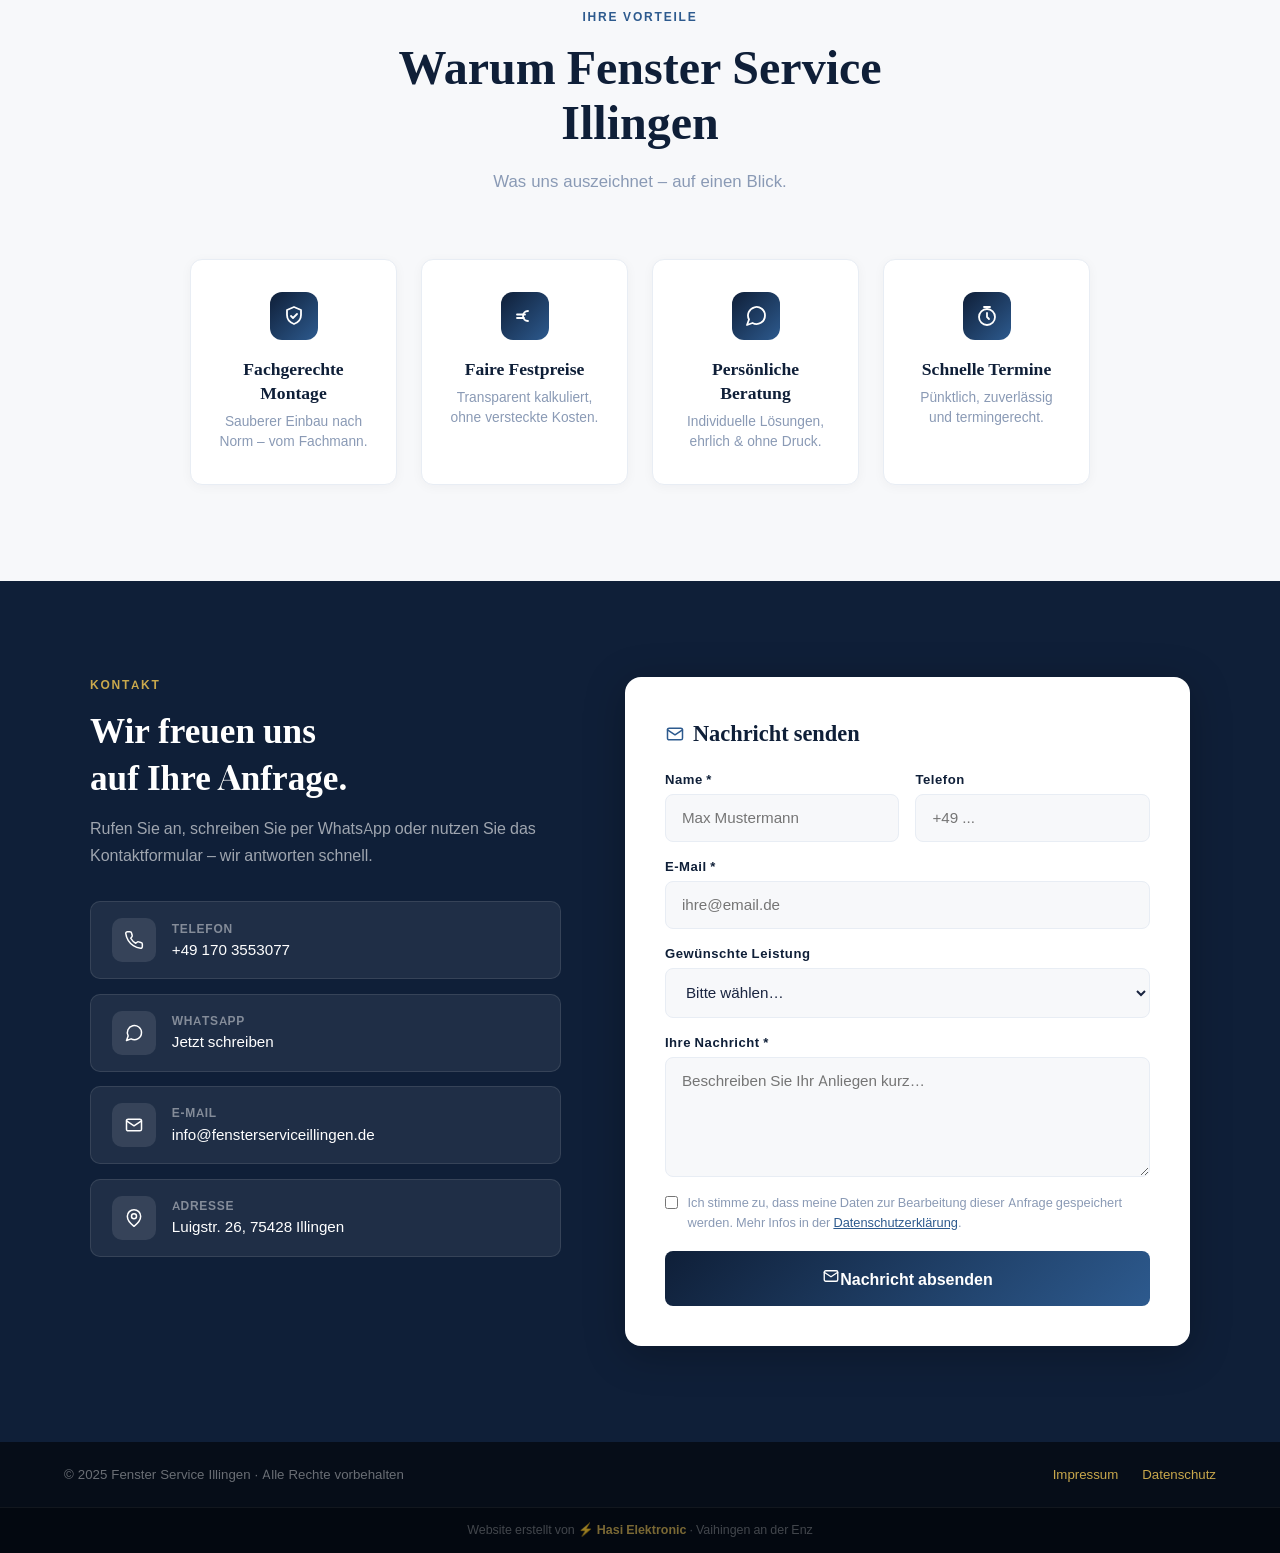
==== commit 88d42dce: "Profi SVG-Icons + echte Vorteile statt Fake-Zahlen" ====
--- a/index.html
+++ b/index.html
@@ -43,8 +43,11 @@
     .btn-wa-hero{background:#25d366;color:#fff;border:none;padding:.85rem 1.6rem;border-radius:5px;text-decoration:none;font-weight:600;font-size:.95rem;transition:all .25s;display:inline-flex;align-items:center;gap:.6rem}
     .btn-wa-hero:hover{background:#1fb855;transform:translateY(-2px);box-shadow:0 8px 24px rgba(37,211,102,.4)}
     .hero-stats{display:flex;gap:2.5rem;flex-wrap:wrap;margin-top:3.5rem;padding-top:2rem;border-top:1px solid rgba(255,255,255,.12)}
-    .stat-num{font-family:'Playfair Display',serif;font-size:2.2rem;font-weight:700;color:var(--gold);line-height:1}
-    .stat-label{font-size:.82rem;color:rgba(255,255,255,.6);margin-top:.25rem;font-weight:300}
+    .hero-feat{display:flex;align-items:flex-start;gap:.7rem;max-width:230px}
+    .hero-feat-ic{width:26px;height:26px;border-radius:50%;background:rgba(201,168,76,.15);border:1px solid rgba(201,168,76,.4);display:flex;align-items:center;justify-content:center;flex-shrink:0;margin-top:.1rem}
+    .hero-feat-ic svg{width:15px;height:15px;color:var(--gold)}
+    .hero-feat-txt{font-size:.82rem;color:rgba(255,255,255,.6);line-height:1.4;font-weight:300}
+    .hero-feat-txt strong{display:block;color:#fff;font-weight:600;font-size:.92rem;margin-bottom:.1rem}
 
     .reveal{opacity:0;transform:translateY(32px);transition:opacity .7s ease,transform .7s ease}.reveal.visible{opacity:1;transform:translateY(0)}
     section{padding:6rem 5%}
@@ -90,6 +93,16 @@
     .rp-btn:hover{background:var(--gold-light);transform:translateY(-2px);box-shadow:0 8px 24px rgba(201,168,76,.3)}
     .rp-note{margin-top:1rem;font-size:.8rem;color:rgba(255,255,255,.4)}
     .rp-note a{color:rgba(201,168,76,.7);text-decoration:underline}
+    /* ── Custom SVG Icons ── */
+    .leistung-icon-badge{width:52px;height:52px;border-radius:13px;background:linear-gradient(135deg,var(--navy),var(--steel));display:flex;align-items:center;justify-content:center;margin-bottom:1.2rem;box-shadow:0 6px 18px rgba(15,31,56,.18)}
+    .leistung-icon-badge svg{width:26px;height:26px;color:#fff}
+    .vorteil-icon{width:38px;height:38px;border-radius:10px;background:rgba(201,168,76,.12);display:flex;align-items:center;justify-content:center;flex-shrink:0}
+    .vorteil-icon svg{width:20px;height:20px;color:var(--gold)}
+    .kontakt-card-icon svg{width:20px;height:20px;color:#fff}
+    .h3-icon{display:inline-flex;vertical-align:-3px;margin-right:.5rem}
+    .h3-icon svg{width:20px;height:20px;color:var(--steel)}
+    .btn-ic{display:inline-flex;align-items:center}
+    .btn-ic svg{width:18px;height:18px}
     /* Cookie Consent Banner */
     .cookie-consent{position:fixed;bottom:0;left:0;right:0;z-index:9999;background:var(--navy);color:#fff;padding:1.2rem 5%;box-shadow:0 -4px 24px rgba(0,0,0,.25);border-top:2px solid var(--gold);animation:cookieUp .4s ease both}
     @keyframes cookieUp{from{transform:translateY(100%)}to{transform:translateY(0)}}
@@ -153,8 +166,10 @@
     .warum-grid{display:grid;grid-template-columns:repeat(auto-fit,minmax(180px,1fr));gap:1.5rem;max-width:900px;margin:0 auto}
     .warum-item{background:#fff;border:1px solid var(--gray-light);border-radius:12px;padding:2rem 1.5rem;transition:all .3s;box-shadow:0 2px 12px rgba(15,31,56,.04)}
     .warum-item:hover{border-color:var(--gold);transform:translateY(-4px);box-shadow:0 12px 32px rgba(15,31,56,.08)}
-    .warum-num{font-family:'Playfair Display',serif;font-size:2.8rem;font-weight:900;color:var(--navy);line-height:1;margin-bottom:.5rem}
-    .warum-label{font-size:.88rem;color:var(--gray)}
+    .warum-ic{width:48px;height:48px;border-radius:12px;background:linear-gradient(135deg,var(--navy),var(--steel));display:flex;align-items:center;justify-content:center;margin:0 auto 1rem}
+    .warum-ic svg{width:24px;height:24px;color:#fff}
+    .warum-h{font-family:'Playfair Display',serif;font-size:1.1rem;font-weight:700;color:var(--navy);margin-bottom:.4rem}
+    .warum-label{font-size:.86rem;color:var(--gray);line-height:1.5}
 
     /* KONTAKT */
     #kontakt{background:var(--navy)}
@@ -219,17 +234,17 @@
     <h1 class="hero-title">Fenster &amp;<br/><em>Türen</em><br/>vom Profi.</h1>
     <p class="hero-sub">Professionelle Montage, faire Preise und höchste Qualität – für Privatkunden und Gewerbetreibende in Illingen und der gesamten Region.</p>
     <div class="hero-actions">
-      <a href="#kontakt" class="btn-primary">✉ Angebot anfragen</a>
-      <a href="tel:+491703553077" class="btn-ghost">📞 +49 170 3553077</a>
+      <a href="#kontakt" class="btn-primary"><span class="btn-ic"><svg viewBox="0 0 24 24" fill="none" stroke="currentColor" stroke-width="1.8" stroke-linecap="round" stroke-linejoin="round"><rect x="3" y="5" width="18" height="14" rx="2"/><path d="m3 7 9 6 9-6"/></svg></span>Angebot anfragen</a>
+      <a href="tel:+491703553077" class="btn-ghost"><span class="btn-ic"><svg viewBox="0 0 24 24" fill="none" stroke="currentColor" stroke-width="1.8" stroke-linecap="round" stroke-linejoin="round"><path d="M22 16.9v3a2 2 0 0 1-2.2 2 19.8 19.8 0 0 1-8.6-3.1 19.5 19.5 0 0 1-6-6 19.8 19.8 0 0 1-3.1-8.7A2 2 0 0 1 4.1 2h3a2 2 0 0 1 2 1.7c.1.9.4 1.8.7 2.7a2 2 0 0 1-.5 2.1L8.1 9.9a16 16 0 0 0 6 6l1.4-1.2a2 2 0 0 1 2.1-.5c.9.3 1.8.6 2.7.7a2 2 0 0 1 1.7 2z"/></svg></span>+49 170 3553077</a>
       <a href="https://wa.me/491703553077" target="_blank" rel="noopener" class="btn-wa-hero">
         <svg xmlns="http://www.w3.org/2000/svg" viewBox="0 0 24 24" width="20" height="20" fill="white"><path d="M17.472 14.382c-.297-.149-1.758-.867-2.03-.967-.273-.099-.471-.148-.67.15-.197.297-.767.966-.94 1.164-.173.199-.347.223-.644.075-.297-.15-1.255-.463-2.39-1.475-.883-.788-1.48-1.761-1.653-2.059-.173-.297-.018-.458.13-.606.134-.133.298-.347.446-.52.149-.174.198-.298.298-.497.099-.198.05-.371-.025-.52-.075-.149-.669-1.612-.916-2.207-.242-.579-.487-.5-.669-.51-.173-.008-.371-.01-.57-.01-.198 0-.52.074-.792.372-.272.297-1.04 1.016-1.04 2.479 0 1.462 1.065 2.875 1.213 3.074.149.198 2.096 3.2 5.077 4.487.709.306 1.262.489 1.694.625.712.227 1.36.195 1.871.118.571-.085 1.758-.719 2.006-1.413.248-.694.248-1.289.173-1.413-.074-.124-.272-.198-.57-.347m-5.421 7.403h-.004a9.87 9.87 0 01-5.031-1.378l-.361-.214-3.741.982.998-3.648-.235-.374a9.86 9.86 0 01-1.51-5.26c.001-5.45 4.436-9.884 9.888-9.884 2.64 0 5.122 1.03 6.988 2.898a9.825 9.825 0 012.893 6.994c-.003 5.45-4.437 9.884-9.885 9.884m8.413-18.297A11.815 11.815 0 0012.05 0C5.495 0 .16 5.335.157 11.892c0 2.096.547 4.142 1.588 5.945L.057 24l6.305-1.654a11.882 11.882 0 005.683 1.448h.005c6.554 0 11.89-5.335 11.893-11.893a11.821 11.821 0 00-3.48-8.413z"/></svg>
         WhatsApp
       </a>
     </div>
     <div class="hero-stats">
-      <div><div class="stat-num">20+</div><div class="stat-label">Jahre Erfahrung</div></div>
-      <div><div class="stat-num">2.000+</div><div class="stat-label">Zufriedene Kunden</div></div>
-      <div><div class="stat-num">1.500+</div><div class="stat-label">Installierte Fenster</div></div>
+      <div class="hero-feat"><span class="hero-feat-ic"><svg viewBox="0 0 24 24" fill="none" stroke="currentColor" stroke-width="2.2" stroke-linecap="round" stroke-linejoin="round"><path d="M20 6 9 17l-5-5"/></svg></span><div class="hero-feat-txt"><strong>Kostenlose Beratung</strong>inkl. Aufmaß vor Ort</div></div>
+      <div class="hero-feat"><span class="hero-feat-ic"><svg viewBox="0 0 24 24" fill="none" stroke="currentColor" stroke-width="2.2" stroke-linecap="round" stroke-linejoin="round"><path d="M20 6 9 17l-5-5"/></svg></span><div class="hero-feat-txt"><strong>Festpreisgarantie</strong>keine versteckten Kosten</div></div>
+      <div class="hero-feat"><span class="hero-feat-ic"><svg viewBox="0 0 24 24" fill="none" stroke="currentColor" stroke-width="2.2" stroke-linecap="round" stroke-linejoin="round"><path d="M20 6 9 17l-5-5"/></svg></span><div class="hero-feat-txt"><strong>Termingerechte Montage</strong>sauber &amp; zuverlässig</div></div>
     </div>
   </div>
 </section>
@@ -246,7 +261,7 @@
         <img class="leistung-photo" src="https://keby-api.hguencavdi.workers.dev/img/fenster/photo-alufenster.jpg" alt="Aluminiumfenster" loading="lazy"/>
       </div>
       <div class="leistung-body">
-        <div class="leistung-icon-sm">🪟</div>
+        <div class="leistung-icon-badge"><svg viewBox="0 0 24 24" fill="none" stroke="currentColor" stroke-width="1.8" stroke-linecap="round" stroke-linejoin="round"><rect x="3" y="3" width="18" height="18" rx="1.5"/><line x1="12" y1="3" x2="12" y2="21"/><line x1="3" y1="12" x2="21" y2="12"/></svg></div>
         <h3>Fensterinstallation</h3>
         <p>Professionelle Montage für optimale Wärmedämmung, Schallschutz und langlebige Funktion.</p>
         <ul class="leistung-features">
@@ -262,7 +277,7 @@
         <img class="leistung-photo" src="https://keby-api.hguencavdi.workers.dev/img/fenster/photo-tuer.jpg" alt="Türmontage" loading="lazy"/>
       </div>
       <div class="leistung-body">
-        <div class="leistung-icon-sm">🚪</div>
+        <div class="leistung-icon-badge"><svg viewBox="0 0 24 24" fill="none" stroke="currentColor" stroke-width="1.8" stroke-linecap="round" stroke-linejoin="round"><path d="M4 21h16"/><path d="M6 21V4a1 1 0 0 1 1-1h10a1 1 0 0 1 1 1v17"/><circle cx="14.5" cy="12" r=".6" fill="currentColor"/></svg></div>
         <h3>Türen &amp; Haustüren</h3>
         <p>Sicherheit trifft Design – moderne Türen für Wohnhäuser, Gewerbe und Mehrfamilienhäuser.</p>
         <ul class="leistung-features">
@@ -278,7 +293,7 @@
         <img class="leistung-photo" src="https://keby-api.hguencavdi.workers.dev/img/fenster/photo-fenster-green.jpg" alt="Fenster Reparatur" loading="lazy"/>
       </div>
       <div class="leistung-body">
-        <div class="leistung-icon-sm">🔧</div>
+        <div class="leistung-icon-badge"><svg viewBox="0 0 24 24" fill="none" stroke="currentColor" stroke-width="1.8" stroke-linecap="round" stroke-linejoin="round"><path d="M14.7 6.3a4 4 0 0 0-5.4 5.4L3 18v3h3l6.3-6.3a4 4 0 0 0 5.4-5.4l-2.6 2.6-2-2 2.6-2.6z"/></svg></div>
         <h3>Reparatur &amp; Wartung</h3>
         <p>Schnelle Hilfe bei defekten Fenstern oder klemmenden Türen – auch kurzfristig und vor Ort.</p>
         <ul class="leistung-features">
@@ -361,9 +376,9 @@
       <div class="ueber-photo-sm"><img src="https://keby-api.hguencavdi.workers.dev/img/fenster/photo-fenster-sunset.jpg" alt="Fenster Qualität" loading="lazy"/></div>
       <div class="ueber-photo-sm"><img src="https://keby-api.hguencavdi.workers.dev/img/fenster/photo-tuer.jpg" alt="Türmontage" loading="lazy"/></div>
       <div class="ueber-badge-float">
-        <div><div class="badge-num">20+</div><div class="badge-txt">Jahre<br/>Erfahrung</div></div>
+        <div><div class="badge-num" style="color:var(--gold)">4,9</div><div class="badge-txt">Google<br/>Bewertung</div></div>
         <div style="width:1px;height:36px;background:#e8edf4"></div>
-        <div><div class="badge-num" style="color:var(--gold);font-size:1.3rem">★★★★★</div><div class="badge-txt">Google<br/>Bewertung</div></div>
+        <div><div class="badge-num" style="font-size:1.3rem">★★★★★</div><div class="badge-txt">57<br/>Rezensionen</div></div>
       </div>
     </div>
     <div class="reveal" style="padding-bottom:2rem">
@@ -371,10 +386,10 @@
       <h2 class="section-title">Qualität &amp; Vertrauen<br/>seit über 20 Jahren</h2>
       <p class="section-sub">Fenster Service Illingen – Ihr zuverlässiger Partner für professionelle Fenster- und Türmontage. Keine Verkaufsversprechen, nur handwerkliche Qualität.</p>
       <ul class="vorteile-list">
-        <li class="vorteil-item"><div class="vorteil-icon">🛡️</div><div><div class="vorteil-title">Geprüfte Qualität</div><div class="vorteil-desc">Nur zertifizierte Produkte namhafter Hersteller.</div></div></li>
-        <li class="vorteil-item"><div class="vorteil-icon">⏱️</div><div><div class="vorteil-title">Pünktlich &amp; zuverlässig</div><div class="vorteil-desc">Terminzusagen halten wir ein – Ihre Zeit ist kostbar.</div></div></li>
-        <li class="vorteil-item"><div class="vorteil-icon">💬</div><div><div class="vorteil-title">Persönliche Beratung</div><div class="vorteil-desc">Individuelle Lösungen, kein Druck, ehrliche Empfehlungen.</div></div></li>
-        <li class="vorteil-item"><div class="vorteil-icon">💰</div><div><div class="vorteil-title">Faire Preise</div><div class="vorteil-desc">Klare Kostenvoranschläge ohne versteckte Posten.</div></div></li>
+        <li class="vorteil-item"><div class="vorteil-icon"><svg viewBox="0 0 24 24" fill="none" stroke="currentColor" stroke-width="1.8" stroke-linecap="round" stroke-linejoin="round"><path d="M12 3l7 3v5c0 4.5-3 7.5-7 9-4-1.5-7-4.5-7-9V6l7-3z"/><path d="M9 12l2 2 4-4"/></svg></div><div><div class="vorteil-title">Geprüfte Qualität</div><div class="vorteil-desc">Nur zertifizierte Produkte namhafter Hersteller.</div></div></li>
+        <li class="vorteil-item"><div class="vorteil-icon"><svg viewBox="0 0 24 24" fill="none" stroke="currentColor" stroke-width="1.8" stroke-linecap="round" stroke-linejoin="round"><circle cx="12" cy="13" r="8"/><path d="M12 9v4l2 2"/><path d="M9 3h6"/></svg></div><div><div class="vorteil-title">Pünktlich &amp; zuverlässig</div><div class="vorteil-desc">Terminzusagen halten wir ein – Ihre Zeit ist kostbar.</div></div></li>
+        <li class="vorteil-item"><div class="vorteil-icon"><svg viewBox="0 0 24 24" fill="none" stroke="currentColor" stroke-width="1.8" stroke-linecap="round" stroke-linejoin="round"><path d="M21 11.5a8.5 8.5 0 0 1-12.5 7.5L3 21l2-5.5A8.5 8.5 0 1 1 21 11.5z"/></svg></div><div><div class="vorteil-title">Persönliche Beratung</div><div class="vorteil-desc">Individuelle Lösungen, kein Druck, ehrliche Empfehlungen.</div></div></li>
+        <li class="vorteil-item"><div class="vorteil-icon"><svg viewBox="0 0 24 24" fill="none" stroke="currentColor" stroke-width="1.8" stroke-linecap="round" stroke-linejoin="round"><path d="M15 7a5 5 0 1 0 0 10"/><line x1="4" y1="10.5" x2="12" y2="10.5"/><line x1="4" y1="14" x2="11" y2="14"/></svg></div><div><div class="vorteil-title">Faire Preise</div><div class="vorteil-desc">Klare Kostenvoranschläge ohne versteckte Posten.</div></div></li>
       </ul>
       <a href="#kontakt" class="btn-primary">Jetzt kostenloses Angebot</a>
     </div>
@@ -383,15 +398,15 @@
 
 <section id="warum">
   <div class="reveal" style="text-align:center;max-width:640px;margin:0 auto 4rem">
-    <div class="section-label">Zahlen &amp; Fakten</div>
-    <h2 class="section-title">Zahlen die überzeugen</h2>
+    <div class="section-label">Ihre Vorteile</div>
+    <h2 class="section-title">Warum Fenster Service Illingen</h2>
     <p class="section-sub" style="margin:0 auto">Was uns auszeichnet – auf einen Blick.</p>
   </div>
   <div class="warum-grid">
-    <div class="warum-item reveal"><div class="warum-num">20+</div><div class="warum-label">Jahre Erfahrung</div></div>
-    <div class="warum-item reveal"><div class="warum-num">2.000+</div><div class="warum-label">Zufriedene Kunden</div></div>
-    <div class="warum-item reveal"><div class="warum-num">1.500+</div><div class="warum-label">Montierte Fenster</div></div>
-    <div class="warum-item reveal"><div class="warum-num">100%</div><div class="warum-label">Qualitätsgarantie</div></div>
+    <div class="warum-item reveal"><div class="warum-ic"><svg viewBox="0 0 24 24" fill="none" stroke="currentColor" stroke-width="1.8" stroke-linecap="round" stroke-linejoin="round"><path d="M12 3l7 3v5c0 4.5-3 7.5-7 9-4-1.5-7-4.5-7-9V6l7-3z"/><path d="M9 12l2 2 4-4"/></svg></div><div class="warum-h">Fachgerechte Montage</div><div class="warum-label">Sauberer Einbau nach Norm – vom Fachmann.</div></div>
+    <div class="warum-item reveal"><div class="warum-ic"><svg viewBox="0 0 24 24" fill="none" stroke="currentColor" stroke-width="1.8" stroke-linecap="round" stroke-linejoin="round"><path d="M15 7a5 5 0 1 0 0 10"/><line x1="4" y1="10.5" x2="12" y2="10.5"/><line x1="4" y1="14" x2="11" y2="14"/></svg></div><div class="warum-h">Faire Festpreise</div><div class="warum-label">Transparent kalkuliert, ohne versteckte Kosten.</div></div>
+    <div class="warum-item reveal"><div class="warum-ic"><svg viewBox="0 0 24 24" fill="none" stroke="currentColor" stroke-width="1.8" stroke-linecap="round" stroke-linejoin="round"><path d="M21 11.5a8.5 8.5 0 0 1-12.5 7.5L3 21l2-5.5A8.5 8.5 0 1 1 21 11.5z"/></svg></div><div class="warum-h">Persönliche Beratung</div><div class="warum-label">Individuelle Lösungen, ehrlich &amp; ohne Druck.</div></div>
+    <div class="warum-item reveal"><div class="warum-ic"><svg viewBox="0 0 24 24" fill="none" stroke="currentColor" stroke-width="1.8" stroke-linecap="round" stroke-linejoin="round"><circle cx="12" cy="13" r="8"/><path d="M12 9v4l2 2"/><path d="M9 3h6"/></svg></div><div class="warum-h">Schnelle Termine</div><div class="warum-label">Pünktlich, zuverlässig und termingerecht.</div></div>
   </div>
 </section>
 
@@ -402,14 +417,14 @@
       <h2>Wir freuen uns<br/>auf Ihre Anfrage.</h2>
       <p>Rufen Sie an, schreiben Sie per WhatsApp oder nutzen Sie das Kontaktformular – wir antworten schnell.</p>
       <div class="kontakt-cards">
-        <a href="tel:+491703553077" class="kontakt-card"><div class="kontakt-card-icon">📞</div><div class="kontakt-card-text"><strong>Telefon</strong><span>+49 170 3553077</span></div></a>
-        <a href="https://wa.me/491703553077" target="_blank" rel="noopener" class="kontakt-card"><div class="kontakt-card-icon">💬</div><div class="kontakt-card-text"><strong>WhatsApp</strong><span>Jetzt schreiben</span></div></a>
-        <a href="mailto:info@fensterserviceillingen.de" class="kontakt-card"><div class="kontakt-card-icon">✉️</div><div class="kontakt-card-text"><strong>E-Mail</strong><span>info@fensterserviceillingen.de</span></div></a>
-        <div class="kontakt-card" style="cursor:default"><div class="kontakt-card-icon">📍</div><div class="kontakt-card-text"><strong>Adresse</strong><span>Luigstr. 26, 75428 Illingen</span></div></div>
+        <a href="tel:+491703553077" class="kontakt-card"><div class="kontakt-card-icon"><svg viewBox="0 0 24 24" fill="none" stroke="currentColor" stroke-width="1.8" stroke-linecap="round" stroke-linejoin="round"><path d="M22 16.9v3a2 2 0 0 1-2.2 2 19.8 19.8 0 0 1-8.6-3.1 19.5 19.5 0 0 1-6-6 19.8 19.8 0 0 1-3.1-8.7A2 2 0 0 1 4.1 2h3a2 2 0 0 1 2 1.7c.1.9.4 1.8.7 2.7a2 2 0 0 1-.5 2.1L8.1 9.9a16 16 0 0 0 6 6l1.4-1.2a2 2 0 0 1 2.1-.5c.9.3 1.8.6 2.7.7a2 2 0 0 1 1.7 2z"/></svg></div><div class="kontakt-card-text"><strong>Telefon</strong><span>+49 170 3553077</span></div></a>
+        <a href="https://wa.me/491703553077" target="_blank" rel="noopener" class="kontakt-card"><div class="kontakt-card-icon"><svg viewBox="0 0 24 24" fill="none" stroke="currentColor" stroke-width="1.8" stroke-linecap="round" stroke-linejoin="round"><path d="M21 11.5a8.5 8.5 0 0 1-12.5 7.5L3 21l2-5.5A8.5 8.5 0 1 1 21 11.5z"/></svg></div><div class="kontakt-card-text"><strong>WhatsApp</strong><span>Jetzt schreiben</span></div></a>
+        <a href="mailto:info@fensterserviceillingen.de" class="kontakt-card"><div class="kontakt-card-icon"><svg viewBox="0 0 24 24" fill="none" stroke="currentColor" stroke-width="1.8" stroke-linecap="round" stroke-linejoin="round"><rect x="3" y="5" width="18" height="14" rx="2"/><path d="m3 7 9 6 9-6"/></svg></div><div class="kontakt-card-text"><strong>E-Mail</strong><span>info@fensterserviceillingen.de</span></div></a>
+        <div class="kontakt-card" style="cursor:default"><div class="kontakt-card-icon"><svg viewBox="0 0 24 24" fill="none" stroke="currentColor" stroke-width="1.8" stroke-linecap="round" stroke-linejoin="round"><path d="M20 10c0 6-8 12-8 12s-8-6-8-12a8 8 0 0 1 16 0z"/><circle cx="12" cy="10" r="3"/></svg></div><div class="kontakt-card-text"><strong>Adresse</strong><span>Luigstr. 26, 75428 Illingen</span></div></div>
       </div>
     </div>
     <div class="contact-form reveal">
-      <h3>📩 Nachricht senden</h3>
+      <h3><span class="h3-icon"><svg viewBox="0 0 24 24" fill="none" stroke="currentColor" stroke-width="1.8" stroke-linecap="round" stroke-linejoin="round"><rect x="3" y="5" width="18" height="14" rx="2"/><path d="m3 7 9 6 9-6"/></svg></span>Nachricht senden</h3>
       <form id="contactForm" action="https://api.web3forms.com/submit" method="POST">
         <input type="hidden" name="access_key" value="6ad11651-712c-402b-ae53-bbc4dfafe66d"/>
         <input type="hidden" name="subject" value="Neue Kundenanfrage – Fensterservice Illingen"/>
@@ -427,7 +442,7 @@
         </div>
         <div class="form-group"><label for="nachricht">Ihre Nachricht *</label><textarea id="nachricht" name="nachricht" placeholder="Beschreiben Sie Ihr Anliegen kurz…" required></textarea></div>
         <div class="form-dsgvo"><input type="checkbox" id="dsgvo" name="dsgvo" required/><label for="dsgvo">Ich stimme zu, dass meine Daten zur Bearbeitung dieser Anfrage gespeichert werden. Mehr Infos in der <a href="/datenschutz.html" style="color:var(--steel)">Datenschutzerklärung</a>.</label></div>
-        <button type="submit" class="btn-submit" id="submitBtn">✉ Nachricht absenden</button>
+        <button type="submit" class="btn-submit" id="submitBtn"><span class="btn-ic"><svg viewBox="0 0 24 24" fill="none" stroke="currentColor" stroke-width="1.8" stroke-linecap="round" stroke-linejoin="round"><rect x="3" y="5" width="18" height="14" rx="2"/><path d="m3 7 9 6 9-6"/></svg></span>Nachricht absenden</button>
         <div class="form-msg" id="formMsg"></div>
       </form>
     </div>
@@ -494,7 +509,7 @@
   document.querySelectorAll('.reveal').forEach(el=>obs.observe(el));
   const form=document.getElementById('contactForm'),msg=document.getElementById('formMsg'),btn=document.getElementById('submitBtn');
   form.addEventListener('submit',async e=>{
-    e.preventDefault();btn.disabled=true;btn.textContent='⏳ Wird gesendet…';msg.className='form-msg';msg.style.display='none';
+    e.preventDefault();btn.disabled=true;btn.textContent='Wird gesendet…';msg.className='form-msg';msg.style.display='none';
     try{
       const res=await fetch(form.action,{method:'POST',body:new FormData(form),headers:{Accept:'application/json'}});
       const data=await res.json();
@@ -504,7 +519,7 @@
         form.reset();
       } else throw new Error(data.message||'Fehler');
     }catch(e){msg.textContent='⚠️ Senden fehlgeschlagen. Bitte rufen Sie uns direkt an: +49 170 3553077';msg.className='form-msg error'}
-    btn.disabled=false;btn.textContent='✉ Nachricht absenden'
+    btn.disabled=false;btn.textContent='Nachricht absenden'
   });
 </script>
 </body>
--- a/fonts.css
+++ b/fonts.css
@@ -0,0 +1,6 @@
+@font-face{font-family:'DM Sans';font-style:normal;font-weight:300;font-display:swap;src:url('fonts/dm-sans-300.woff2') format('woff2')}
+@font-face{font-family:'DM Sans';font-style:normal;font-weight:400;font-display:swap;src:url('fonts/dm-sans-400.woff2') format('woff2')}
+@font-face{font-family:'DM Sans';font-style:normal;font-weight:500;font-display:swap;src:url('fonts/dm-sans-500.woff2') format('woff2')}
+@font-face{font-family:'DM Sans';font-style:normal;font-weight:600;font-display:swap;src:url('fonts/dm-sans-600.woff2') format('woff2')}
+@font-face{font-family:'Playfair Display';font-style:normal;font-weight:700;font-display:swap;src:url('fonts/playfair-display-700.woff2') format('woff2')}
+@font-face{font-family:'Playfair Display';font-style:normal;font-weight:900;font-display:swap;src:url('fonts/playfair-display-900.woff2') format('woff2')}
